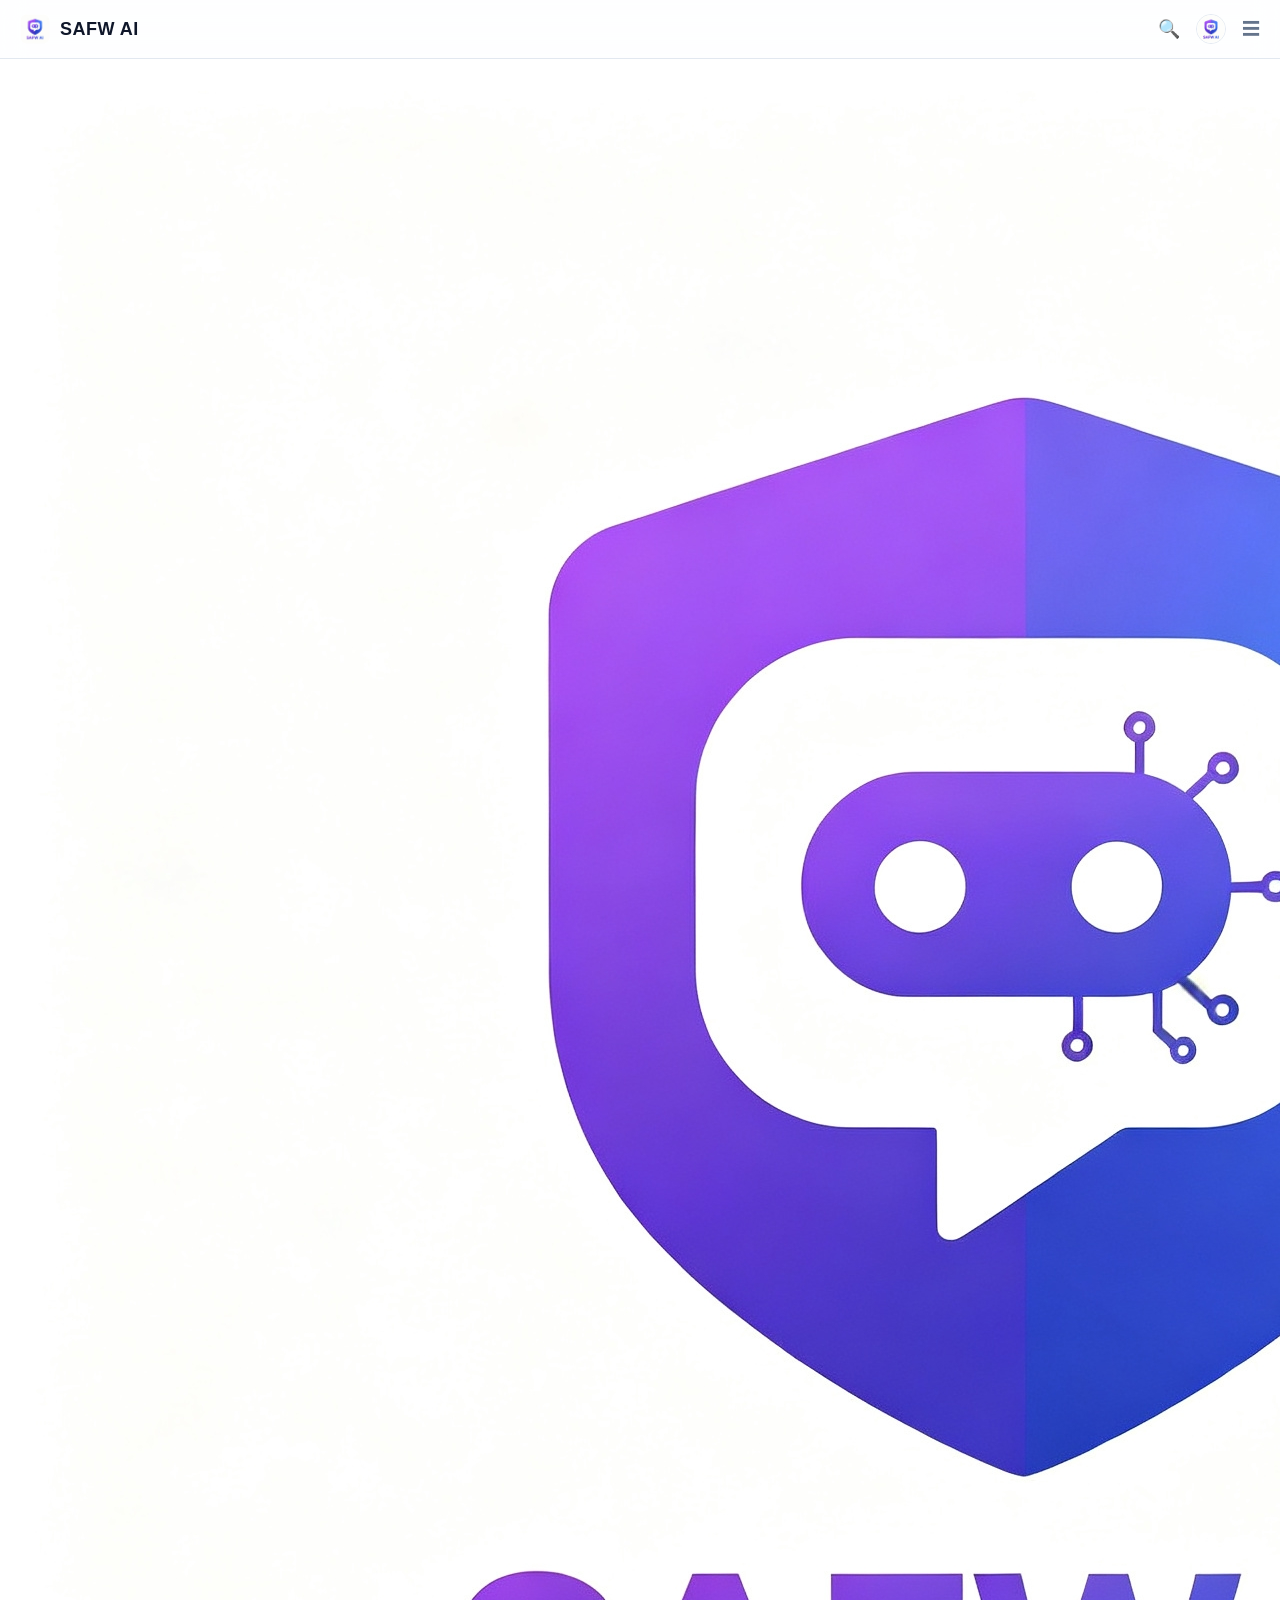
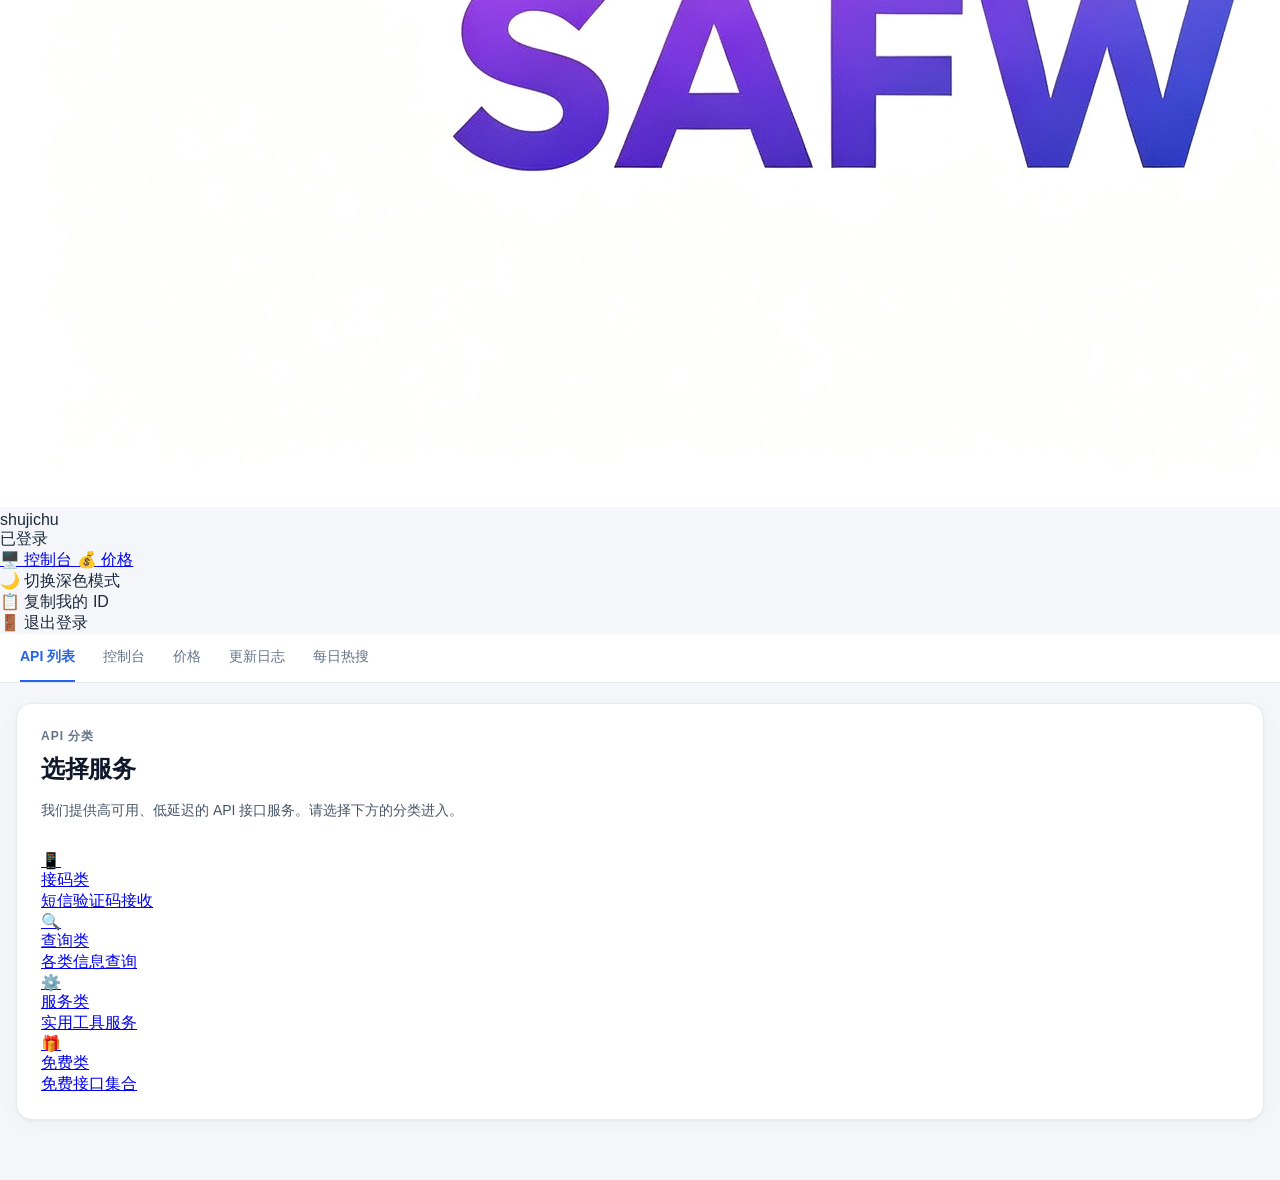
==== index.html @ a160da43 "更新 index.html" ====
<!DOCTYPE html>
<html lang="zh-CN">
<head>
    <meta charset="UTF-8">
    <meta name="viewport" content="width=device-width, initial-scale=1.0">
    <title>SAFW AI - API 平台</title>
    <link rel="stylesheet" href="style.css">
</head>
<body>
    <nav class="navbar">
        <div class="nav-left">
            <img src="logo.jpg" alt="Logo" class="nav-logo">
            <span class="nav-title">SAFW AI</span>
        </div>
        <div class="nav-right">
            <span class="icon">🔍</span>
            <!-- 点击头像触发下拉菜单 -->
            <img src="logo.jpg" alt="Avatar" class="avatar" onclick="toggleProfileMenu(event)">
            <span class="icon">☰</span>
        </div>
    </nav>

    <!-- 个人中心下拉菜单（毛玻璃质感） -->
    <div class="profile-menu" id="profileMenu">
        <div class="profile-header">
            <img src="logo.jpg" alt="Avatar" class="profile-avatar">
            <div>
                <div class="profile-name">shujichu</div>
                <div class="profile-status">已登录</div>
            </div>
        </div>
        <a href="dashboard.html" class="profile-item">
            <span>🖥️</span> 控制台
        </a>
        <a href="pricing.html" class="profile-item">
            <span>💰</span> 价格
        </a>
        <div class="profile-item" onclick="toggleDarkMode()">
            <span>🌙</span> 切换深色模式
        </div>
        <div class="profile-item" onclick="alert('你的ID: 10001')">
            <span>📋</span> 复制我的 ID
        </div>
        <div class="profile-divider"></div>
        <div class="profile-item logout" onclick="alert('需接入后端才能真退出')">
            <span>🚪</span> 退出登录
        </div>
    </div>

    <div class="tabs">
        <a href="index.html" class="tab active" style="text-decoration:none;">API 列表</a>
        <a href="dashboard.html" class="tab" style="text-decoration:none;">控制台</a>
        <a href="pricing.html" class="tab" style="text-decoration:none;">价格</a>
        <span class="tab">更新日志</span>
        <span class="tab">每日热搜</span>
    </div>

    <main class="container">
        <div class="card">
            <div class="card-label">API 分类</div>
            <h1 class="card-title">选择服务</h1>
            <p class="card-desc">我们提供高可用、低延迟的 API 接口服务。请选择下方的分类进入。</p>
            
            <div class="category-grid">
                <a href="category.html?type=sms" class="category-item">
                    <div class="category-icon">📱</div>
                    <div class="category-name">接码类</div>
                    <div class="category-desc">短信验证码接收</div>
                </a>
                <a href="category.html?type=query" class="category-item">
                    <div class="category-icon">🔍</div>
                    <div class="category-name">查询类</div>
                    <div class="category-desc">各类信息查询</div>
                </a>
                <a href="category.html?type=service" class="category-item">
                    <div class="category-icon">⚙️</div>
                    <div class="category-name">服务类</div>
                    <div class="category-desc">实用工具服务</div>
                </a>
                <a href="category.html?type=free" class="category-item">
                    <div class="category-icon">🎁</div>
                    <div class="category-name">免费类</div>
                    <div class="category-desc">免费接口集合</div>
                </a>
            </div>
        </div>
    </main>

    <script>
        // 控制个人中心菜单的弹出/隐藏
        function toggleProfileMenu(event) {
            event.stopPropagation();
            const menu = document.getElementById('profileMenu');
            menu.classList.toggle('show');
        }

        // 点击页面其他地方关闭菜单
        document.addEventListener('click', function() {
            const menu = document.getElementById('profileMenu');
            if (menu.classList.contains('show')) {
                menu.classList.remove('show');
            }
        });

        // 深色模式切换（基础版，后续可以扩展保存到本地）
        function toggleDarkMode() {
            document.body.classList.toggle('dark-mode');
        }
    </script>
</body>
</html>
---- style.css ----
/* 基础重置与字体 */
* {
    box-sizing: border-box;
    margin: 0;
    padding: 0;
}

body {
    font-family: -apple-system, BlinkMacSystemFont, "Segoe UI", Roboto, sans-serif;
    /* 极浅的冷灰蓝背景，衬托纯白卡片 */
    background-color: #f4f6f9;
    color: #1e293b;
    padding-bottom: 40px;
    min-height: 100vh;
}

/* 顶部导航栏：纯白毛玻璃 */
.navbar {
    display: flex;
    justify-content: space-between;
    align-items: center;
    background: rgba(255, 255, 255, 0.9);
    backdrop-filter: blur(12px);
    -webkit-backdrop-filter: blur(12px);
    padding: 14px 20px;
    position: sticky;
    top: 0;
    z-index: 100;
    border-bottom: 1px solid #e2e8f0;
}

.nav-left { display: flex; align-items: center; gap: 10px; }
.nav-logo { width: 30px; height: 30px; border-radius: 8px; }
.nav-title { font-weight: 800; font-size: 18px; color: #0f172a; letter-spacing: 0.5px; }

.nav-right { display: flex; align-items: center; gap: 16px; color: #64748b; }
.icon { font-size: 18px; cursor: pointer; }
.avatar { width: 30px; height: 30px; border-radius: 50%; border: 1px solid #e2e8f0; }

/* 标签页：简洁蓝白 */
.tabs {
    display: flex;
    background: #ffffff;
    padding: 0 20px;
    overflow-x: auto;
    white-space: nowrap;
    border-bottom: 1px solid #e2e8f0;
    gap: 28px;
}

.tab {
    padding: 14px 0;
    font-size: 14px;
    color: #64748b;
    cursor: pointer;
    font-weight: 500;
}

.tab.active {
    color: #2563eb; /* 纯正科技蓝 */
    font-weight: 700;
    border-bottom: 2px solid #2563eb;
}

/* 卡片主体：高级感核心 */
.container {
    padding: 20px 16px;
}

.card {
    background: #ffffff;
    border-radius: 16px;
    padding: 24px;
    /* 高级感来源于克制的阴影和极细的边框 */
    box-shadow: 0 4px 20px rgba(15, 23, 42, 0.03), 0 1px 3px rgba(15, 23, 42, 0.05);
    border: 1px solid rgba(226, 232, 240, 0.8);
}

.card-label { font-size: 12px; font-weight: 600; color: #64748b; margin-bottom: 8px; letter-spacing: 1px; }
.card-title { font-size: 24px; font-weight: 800; color: #0f172a; margin-bottom: 14px; letter-spacing: -0.5px; }

.card-stats {
    display: flex;
    gap: 16px;
    font-size: 12px;
    color: #64748b;
    margin-bottom: 20px;
    flex-wrap: wrap;
}

.card-stats span { display: flex; align-items: center; gap: 4px; }

.card-desc {
    font-size: 14px;
    color: #475569;
    line-height: 1.7;
    margin-bottom: 28px;
}

/* 接口请求框：清爽蓝白底，突出技术感 */
.endpoint-box {
    background: #f8fafc;
    border: 1px solid #e2e8f0;
    border-radius: 12px;
    padding: 20px;
    margin-bottom: 28px;
}

.endpoint-header { display: flex; align-items: center; gap: 8px; margin-bottom: 12px; }
.method { color: #2563eb; font-weight: 800; font-size: 14px; letter-spacing: 1px; }
.domain { background: #eff6ff; color: #2563eb; font-size: 12px; padding: 4px 10px; border-radius: 6px; font-weight: 600; }
.endpoint-path { font-family: ui-monospace, SFMono-Regular, Consolas, monospace; font-size: 14px; color: #334155; margin-bottom: 20px; word-break: break-all; }

.try-btn {
    width: 100%;
    background: #2563eb;
    color: #fff;
    border: none;
    border-radius: 10px;
    padding: 14px;
    font-size: 16px;
    font-weight: 700;
    cursor: pointer;
    transition: all 0.2s ease;
    box-shadow: 0 4px 12px rgba(37, 99, 235, 0.2);
}

.try-btn:active { background: #1d4ed8; transform: scale(0.98); }

/* 功能概述 */
.section-title { font-size: 16px; font-weight: 800; margin-bottom: 16px; color: #0f172a; }
.feature-list { list-style: none; }
.feature-list li { font-size: 14px; color: #475569; line-height: 1.8; margin-bottom: 10px; display: flex; gap: 8px; }
.feature-list li::before { content: "●"; color: #2563eb; font-size: 10px; margin-top: 7px; }
.feature-list li strong { color: #0f172a; }/* 文档页专用样式 */
.section-title {
    font-size: 16px;
    font-weight: 800;
    margin-bottom: 12px;
    color: #0f172a;
}

/* 参数表格 */
.table-wrap {
    overflow-x: auto;
    margin-bottom: 8px;
    border: 1px solid #e2e8f0;
    border-radius: 12px;
}

.param-table {
    width: 100%;
    border-collapse: collapse;
    font-size: 13px;
    min-width: 100%;
}

.param-table th {
    background: #f8fafc;
    color: #475569;
    font-weight: 600;
    text-align: left;
    padding: 12px 16px;
    border-bottom: 1px solid #e2e8f0;
}

.param-table td {
    padding: 12px 16px;
    border-bottom: 1px solid #f1f5f9;
    color: #334155;
}

.param-table tr:last-child td {
    border-bottom: none;
}

.param-table code {
    background: #eff6ff;
    color: #2563eb;
    padding: 2px 6px;
    border-radius: 4px;
    font-size: 12px;
}

.required {
    color: #dc2626;
    font-weight: 600;
}

/* 代码示例块 */
.code-block {
    background: #1e1e2e;
    border-radius: 12px;
    padding: 16px;
    overflow-x: auto;
    border: 1px solid rgba(255,255,255,0.1);
}

.code-block pre {
    margin: 0;
    color: #e2e8f0;
    font-family: ui-monospace, SFMono-Regular, Consolas, monospace;
    font-size: 13px;
    line-height: 1.6;
    white-space: pre-wrap;
    word-break: break-all;
}
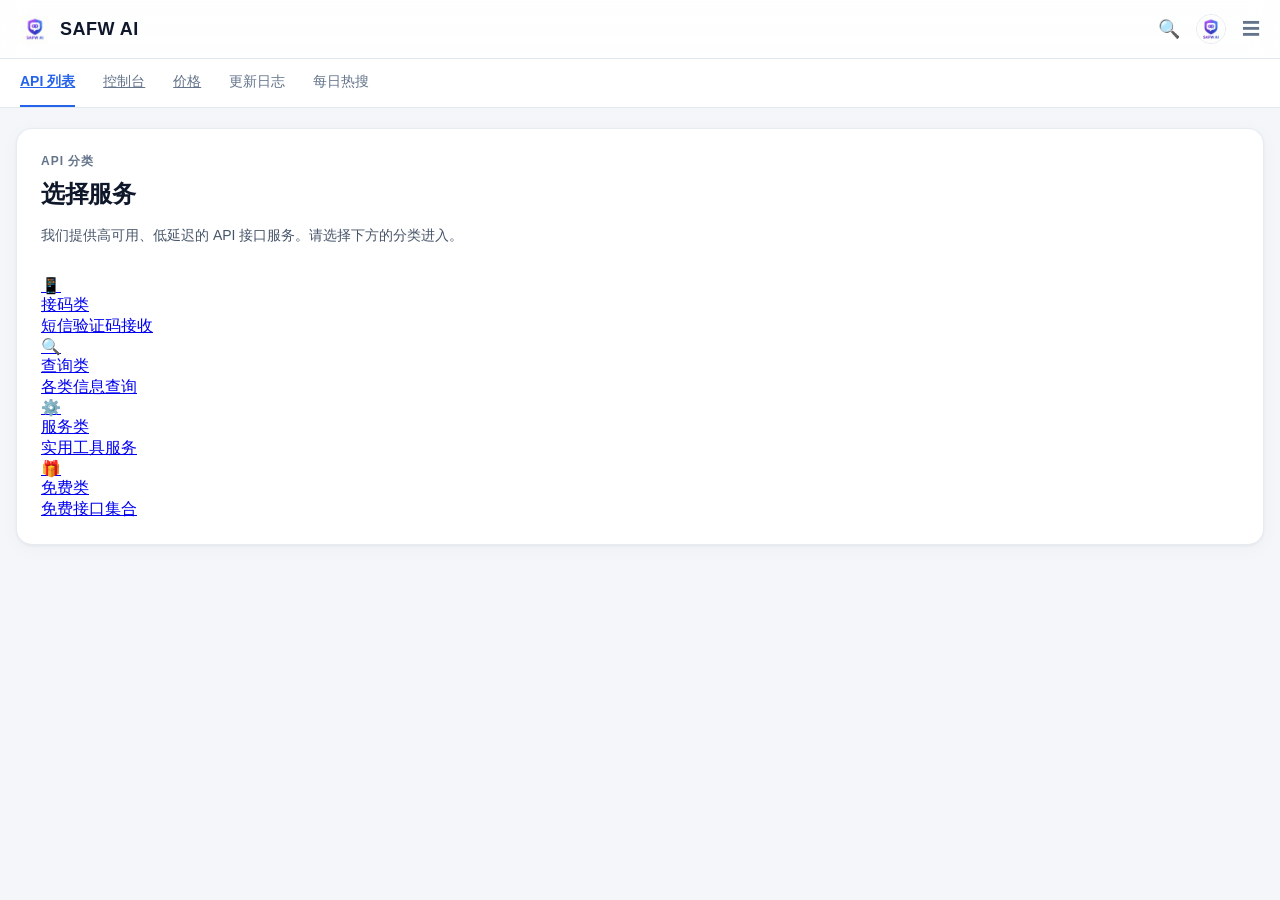
==== commit 5e12541d: "更新 index.html" ====
--- a/index.html
+++ b/index.html
@@ -14,13 +14,11 @@
         </div>
         <div class="nav-right">
             <span class="icon">🔍</span>
-            <!-- 点击头像触发下拉菜单 -->
             <img src="logo.jpg" alt="Avatar" class="avatar" onclick="toggleProfileMenu(event)">
             <span class="icon">☰</span>
         </div>
     </nav>
 
-    <!-- 个人中心下拉菜单（毛玻璃质感） -->
     <div class="profile-menu" id="profileMenu">
         <div class="profile-header">
             <img src="logo.jpg" alt="Avatar" class="profile-avatar">
@@ -29,28 +27,18 @@
                 <div class="profile-status">已登录</div>
             </div>
         </div>
-        <a href="dashboard.html" class="profile-item">
-            <span>🖥️</span> 控制台
-        </a>
-        <a href="pricing.html" class="profile-item">
-            <span>💰</span> 价格
-        </a>
-        <div class="profile-item" onclick="toggleDarkMode()">
-            <span>🌙</span> 切换深色模式
-        </div>
-        <div class="profile-item" onclick="alert('你的ID: 10001')">
-            <span>📋</span> 复制我的 ID
-        </div>
+        <a href="dashboard.html" class="profile-item"><span>🖥️</span> 控制台</a>
+        <a href="pricing.html" class="profile-item"><span>💰</span> 价格</a>
+        <div class="profile-item" onclick="toggleDarkMode()"><span>🌙</span> 切换深色模式</div>
+        <div class="profile-item" onclick="copyMyId()"><span>📋</span> 复制我的 ID</div>
         <div class="profile-divider"></div>
-        <div class="profile-item logout" onclick="alert('需接入后端才能真退出')">
-            <span>🚪</span> 退出登录
-        </div>
+        <div class="profile-item logout" onclick="logout()"><span>🚪</span> 退出登录</div>
     </div>
 
     <div class="tabs">
-        <a href="index.html" class="tab active" style="text-decoration:none;">API 列表</a>
-        <a href="dashboard.html" class="tab" style="text-decoration:none;">控制台</a>
-        <a href="pricing.html" class="tab" style="text-decoration:none;">价格</a>
+        <a href="index.html" class="tab active">API 列表</a>
+        <a href="dashboard.html" class="tab">控制台</a>
+        <a href="pricing.html" class="tab">价格</a>
         <span class="tab">更新日志</span>
         <span class="tab">每日热搜</span>
     </div>
@@ -60,7 +48,6 @@
             <div class="card-label">API 分类</div>
             <h1 class="card-title">选择服务</h1>
             <p class="card-desc">我们提供高可用、低延迟的 API 接口服务。请选择下方的分类进入。</p>
-            
             <div class="category-grid">
                 <a href="category.html?type=sms" class="category-item">
                     <div class="category-icon">📱</div>
@@ -86,26 +73,6 @@
         </div>
     </main>
 
-    <script>
-        // 控制个人中心菜单的弹出/隐藏
-        function toggleProfileMenu(event) {
-            event.stopPropagation();
-            const menu = document.getElementById('profileMenu');
-            menu.classList.toggle('show');
-        }
-
-        // 点击页面其他地方关闭菜单
-        document.addEventListener('click', function() {
-            const menu = document.getElementById('profileMenu');
-            if (menu.classList.contains('show')) {
-                menu.classList.remove('show');
-            }
-        });
-
-        // 深色模式切换（基础版，后续可以扩展保存到本地）
-        function toggleDarkMode() {
-            document.body.classList.toggle('dark-mode');
-        }
-    </script>
+    <script src="script.js"></script>
 </body>
 </html>
--- a/style.css
+++ b/style.css
@@ -204,4 +204,325 @@
     line-height: 1.6;
     white-space: pre-wrap;
     word-break: break-all;
+}/* ================= 个人中心下拉菜单 ================= */
+.profile-menu {
+    position: fixed;
+    top: 70px;
+    right: 16px;
+    width: 220px;
+    background: rgba(255, 255, 255, 0.95);
+    backdrop-filter: blur(16px);
+    -webkit-backdrop-filter: blur(16px);
+    border-radius: 16px;
+    box-shadow: 0 10px 40px rgba(0, 0, 0, 0.12), 0 2px 8px rgba(0, 0, 0, 0.06);
+    border: 1px solid rgba(255, 255, 255, 0.8);
+    padding: 8px 0;
+    z-index: 1000;
+    /* 默认隐藏，带出场动画 */
+    opacity: 0;
+    visibility: hidden;
+    transform: translateY(-10px);
+    transition: all 0.25s cubic-bezier(0.16, 1, 0.3, 1);
+}
+
+.profile-menu.show {
+    opacity: 1;
+    visibility: visible;
+    transform: translateY(0);
+}
+
+.profile-header {
+    display: flex;
+    align-items: center;
+    gap: 12px;
+    padding: 12px 16px;
+    border-bottom: 1px solid #f1f5f9;
+    margin-bottom: 6px;
+}
+
+.profile-avatar {
+    width: 36px;
+    height: 36px;
+    border-radius: 50%;
+    border: 1px solid #e2e8f0;
+}
+
+.profile-name { font-weight: 700; font-size: 15px; color: #0f172a; }
+.profile-status { font-size: 12px; color: #64748b; }
+
+.profile-item {
+    display: flex;
+    align-items: center;
+    gap: 12px;
+    padding: 12px 16px;
+    font-size: 14px;
+    color: #334155;
+    cursor: pointer;
+    transition: background 0.2s;
+    text-decoration: none;
+}
+
+.profile-item:active {
+    background: #f8fafc;
+}
+
+.profile-item.logout {
+    color: #dc2626;
+}
+
+.profile-divider {
+    height: 1px;
+    background: #f1f5f9;
+    margin: 6px 0;
+}
+
+/* ================= 深色模式 ================= */
+body.dark-mode {
+    background-color: #0f172a;
+    color: #e2e8f0;
+}
+body.dark-mode .navbar,
+body.dark-mode .tabs,
+body.dark-mode .card,
+body.dark-mode .category-item,
+body.dark-mode .profile-menu,
+body.dark-mode .endpoint-box,
+body.dark-mode .table-wrap,
+body.dark-mode .pricing-item {
+    background: #1e293b;
+    border-color: #334155;
+    color: #e2e8f0;
+}
+body.dark-mode .nav-title,
+body.dark-mode .card-title,
+body.dark-mode .category-name,
+body.dark-mode .api-item-name,
+body.dark-mode .section-title,
+body.dark-mode .profile-name {
+    color: #f8fafc;
+}
+body.dark-mode .card-desc,
+body.dark-mode .category-desc,
+body.dark-mode .api-item-desc,
+body.dark-mode .profile-item,
+body.dark-mode .profile-status {
+    color: #94a3b8;
+}
+body.dark-mode .card-label {
+    color: #64748b;
+}
+body.dark-mode .tabs .tab {
+    color: #94a3b8;
+}
+body.dark-mode .tabs .tab.active {
+    color: #60a5fa;
+    border-bottom-color: #60a5fa;
+}
+body.dark-mode .category-item:active {
+    background: #334155;
+    border-color: #60a5fa;
+}
+body.dark-mode .param-table th {
+    background: #1e293b;
+    color: #94a3b8;
+    border-bottom-color: #334155;
+}
+body.dark-mode .param-table td {
+    color: #cbd5e1;
+    border-bottom-color: #334155;
+}
+body.dark-mode .param-table code {
+    background: #0f172a;
+    color: #60a5fa;
+}
+body.dark-mode .profile-item:active {
+    background: #334155;
+}
+
+/* ================= 价格页专属 ================= */
+.pricing-grid {
+    display: flex;
+    flex-direction: column;
+    gap: 16px;
+    margin-top: 16px;
+}
+.pricing-item {
+    background: #f8fafc;
+    border: 1px solid #e2e8f0;
+    border-radius: 16px;
+    padding: 24px;
+    position: relative;
+}
+.pricing-item.featured {
+    border: 2px solid #2563eb;
+    background: #eff6ff;
+}
+.pricing-badge {
+    position: absolute;
+    top: -10px;
+    right: 20px;
+    background: #2563eb;
+    color: #fff;
+    font-size: 11px;
+    font-weight: 700;
+    padding: 3px 10px;
+    border-radius: 10px;
+}
+.pricing-name { font-weight: 800; font-size: 16px; color: #0f172a; margin-bottom: 8px; }
+.pricing-price { font-size: 28px; font-weight: 900; color: #2563eb; margin-bottom: 16px; }
+.pricing-unit { font-size: 14px; color: #64748b; font-weight: 500; }
+.pricing-features { list-style: none; padding: 0; margin: 0; }
+.pricing-features li { font-size: 13px; color: #475569; padding: 6px 0; border-bottom: 1px solid #e2e8f0; }
+.pricing-features li:last-child { border-bottom: none; }
+
+/* ================= 控制台专属 ================= */
+.dashboard-stats {
+    display: grid;
+    grid-template-columns: 1fr 1fr;
+    gap: 12px;
+    margin-top: 16px;
+}
+.stat-box {
+    background: #f8fafc;
+    border: 1px solid #e2e8f0;
+    border-radius: 12px;
+    padding: 20px;
+    display: flex;
+    flex-direction: column;
+    justify-content: center;
+}
+.stat-label { font-size: 12px; color: #64748b; margin-bottom: 6px; font-weight: 600; }
+.stat-value { font-size: 24px; font-weight: 800; color: #0f172a; }
+.stat-link { font-size: 12px; color: #2563eb; text-decoration: none; margin-top: 8px; font-weight: 600; }/* ==================== 交互反馈增强 ==================== */
+
+/* 按钮基础过渡 */
+.try-btn, .category-item, .profile-item, .tab {
+    transition: all 0.2s cubic-bezier(0.16, 1, 0.3, 1);
+}
+
+/* Toast 弹窗 */
+.toast {
+    position: fixed;
+    top: 20px;
+    left: 50%;
+    transform: translateX(-50%) translateY(-20px);
+    background: rgba(15, 23, 42, 0.95);
+    backdrop-filter: blur(12px);
+    -webkit-backdrop-filter: blur(12px);
+    color: #fff;
+    padding: 12px 20px;
+    border-radius: 12px;
+    font-size: 14px;
+    font-weight: 500;
+    box-shadow: 0 10px 30px rgba(0, 0, 0, 0.2);
+    z-index: 9999;
+    opacity: 0;
+    visibility: hidden;
+    transition: all 0.3s cubic-bezier(0.16, 1, 0.3, 1);
+    display: flex;
+    align-items: center;
+    gap: 8px;
+    white-space: nowrap;
+    max-width: 90vw;
+}
+
+.toast.show {
+    opacity: 1;
+    visibility: visible;
+    transform: translateX(-50%) translateY(0);
+}
+
+.toast-success { background: rgba(5, 150, 105, 0.95); }
+.toast-error { background: rgba(220, 38, 38, 0.95); }
+.toast-info { background: rgba(15, 23, 42, 0.95); }
+
+/* 分类卡片点击反馈 */
+.category-item:active {
+    transform: scale(0.96);
+    background: #eff6ff;
+    border-color: #2563eb;
+}
+
+/* 深色模式下的 Toast */
+body.dark-mode .toast {
+    background: rgba(248, 250, 252, 0.95);
+    color: #0f172a;
+}
+body.dark-mode .toast-success { background: rgba(16, 185, 129, 0.95); color: #fff; }
+body.dark-mode .toast-error { background: rgba(239, 68, 68, 0.95); color: #fff; }
+
+/* ==================== 试一试 弹窗 ==================== */
+.test-dialog-overlay {
+    position: fixed;
+    top: 0; left: 0; right: 0; bottom: 0;
+    background: rgba(15, 23, 42, 0.5);
+    backdrop-filter: blur(4px);
+    -webkit-backdrop-filter: blur(4px);
+    z-index: 9998;
+    display: flex;
+    align-items: flex-end;
+    justify-content: center;
+    opacity: 0;
+    transition: opacity 0.3s ease;
+}
+.test-dialog-overlay.show { opacity: 1; }
+
+.test-dialog {
+    background: #fff;
+    width: 100%;
+    max-width: 500px;
+    border-radius: 24px 24px 0 0;
+    padding: 24px;
+    transform: translateY(100%);
+    transition: transform 0.4s cubic-bezier(0.16, 1, 0.3, 1);
+    max-height: 90vh;
+    overflow-y: auto;
+    box-shadow: 0 -10px 40px rgba(0,0,0,0.15);
+}
+.test-dialog-overlay.show .test-dialog { transform: translateY(0); }
+
+.test-dialog-header {
+    display: flex;
+    justify-content: space-between;
+    align-items: center;
+    font-weight: 800;
+    font-size: 16px;
+    color: #0f172a;
+    margin-bottom: 20px;
+}
+.test-close { cursor: pointer; font-size: 18px; color: #94a3b8; padding: 4px 8px; }
+
+.test-input-group { margin-bottom: 16px; }
+.test-input-group label, .test-result label {
+    display: block;
+    font-size: 13px;
+    font-weight: 700;
+    color: #475569;
+    margin-bottom: 8px;
+}
+.test-input-group textarea {
+    width: 100%;
+    min-height: 120px;
+    border: 1px solid #e2e8f0;
+    border-radius: 12px;
+    padding: 12px;
+    font-family: ui-monospace, SFMono-Regular, Consolas, monospace;
+    font-size: 13px;
+    color: #334155;
+    background: #f8fafc;
+    resize: vertical;
+    outline: none;
+}
+.test-input-group textarea:focus { border-color: #2563eb; }
+
+.test-result { margin-top: 20px; }
+.test-result pre {
+    background: #1e1e2e;
+    color: #e2e8f0;
+    border-radius: 12px;
+    padding: 16px;
+    font-size: 13px;
+    white-space: pre-wrap;
+    word-break: break-all;
+    line-height: 1.6;
 }
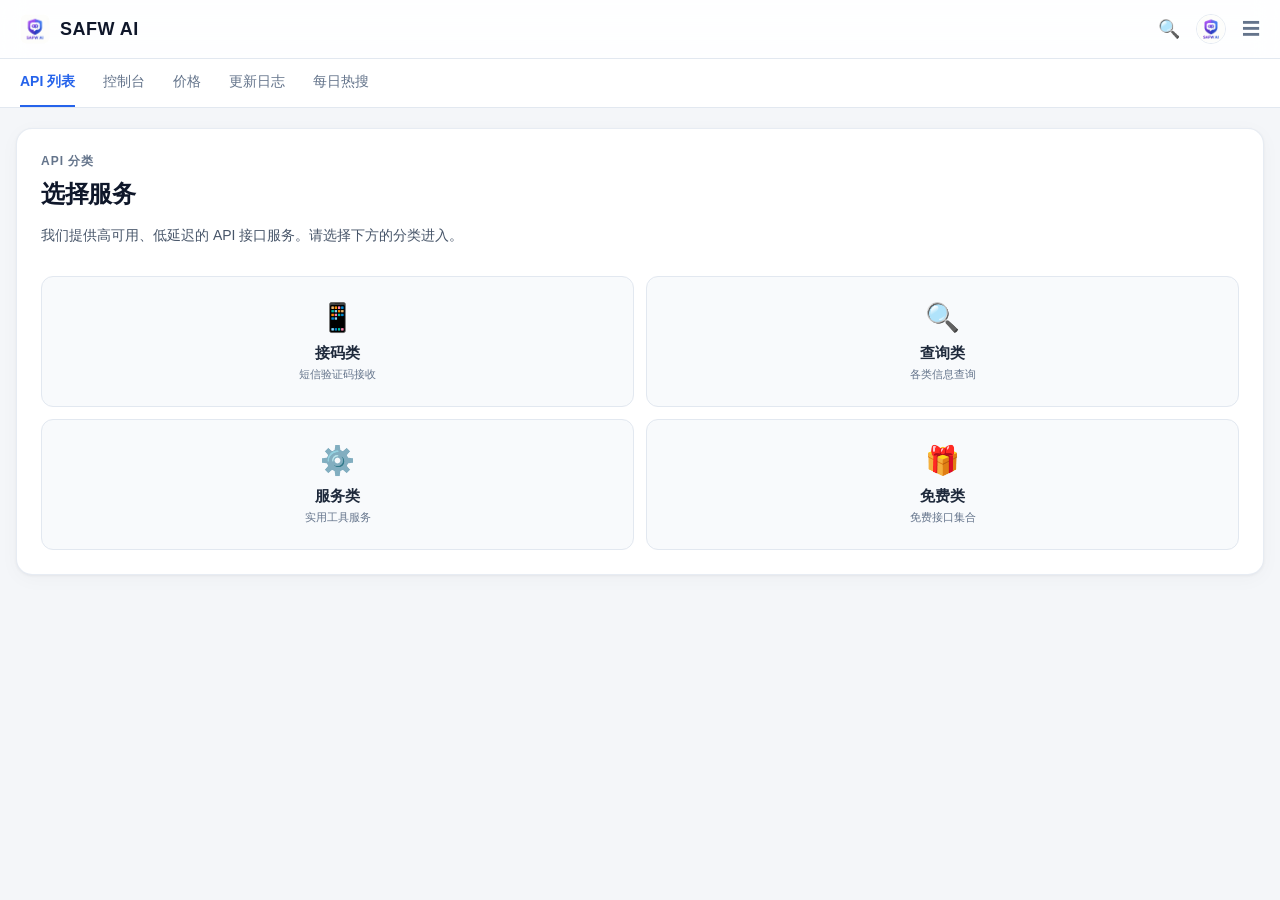
==== commit 1d9c832a: "更新 index.html" ====
--- a/index.html
+++ b/index.html
@@ -39,8 +39,8 @@
         <a href="index.html" class="tab active">API 列表</a>
         <a href="dashboard.html" class="tab">控制台</a>
         <a href="pricing.html" class="tab">价格</a>
-        <span class="tab">更新日志</span>
-        <span class="tab">每日热搜</span>
+        <a href="log.html" class="tab">更新日志</a>
+        <a href="hot.html" class="tab">每日热搜</a>
     </div>
 
     <main class="container">
--- a/style.css
+++ b/style.css
@@ -1,528 +1,109 @@
-/* 基础重置与字体 */
-* {
-    box-sizing: border-box;
-    margin: 0;
-    padding: 0;
-}
-
-body {
-    font-family: -apple-system, BlinkMacSystemFont, "Segoe UI", Roboto, sans-serif;
-    /* 极浅的冷灰蓝背景，衬托纯白卡片 */
-    background-color: #f4f6f9;
-    color: #1e293b;
-    padding-bottom: 40px;
-    min-height: 100vh;
-}
-
-/* 顶部导航栏：纯白毛玻璃 */
-.navbar {
-    display: flex;
-    justify-content: space-between;
-    align-items: center;
-    background: rgba(255, 255, 255, 0.9);
-    backdrop-filter: blur(12px);
-    -webkit-backdrop-filter: blur(12px);
-    padding: 14px 20px;
-    position: sticky;
-    top: 0;
-    z-index: 100;
-    border-bottom: 1px solid #e2e8f0;
-}
-
+* { box-sizing: border-box; margin: 0; padding: 0; }
+body { font-family: -apple-system, BlinkMacSystemFont, "Segoe UI", Roboto, sans-serif; background-color: #f4f6f9; color: #1e293b; padding-bottom: 40px; min-height: 100vh; }
+.navbar { display: flex; justify-content: space-between; align-items: center; background: rgba(255, 255, 255, 0.9); backdrop-filter: blur(12px); -webkit-backdrop-filter: blur(12px); padding: 14px 20px; position: sticky; top: 0; z-index: 100; border-bottom: 1px solid #e2e8f0; }
 .nav-left { display: flex; align-items: center; gap: 10px; }
 .nav-logo { width: 30px; height: 30px; border-radius: 8px; }
 .nav-title { font-weight: 800; font-size: 18px; color: #0f172a; letter-spacing: 0.5px; }
-
 .nav-right { display: flex; align-items: center; gap: 16px; color: #64748b; }
 .icon { font-size: 18px; cursor: pointer; }
 .avatar { width: 30px; height: 30px; border-radius: 50%; border: 1px solid #e2e8f0; }
-
-/* 标签页：简洁蓝白 */
-.tabs {
-    display: flex;
-    background: #ffffff;
-    padding: 0 20px;
-    overflow-x: auto;
-    white-space: nowrap;
-    border-bottom: 1px solid #e2e8f0;
-    gap: 28px;
-}
-
-.tab {
-    padding: 14px 0;
-    font-size: 14px;
-    color: #64748b;
-    cursor: pointer;
-    font-weight: 500;
-}
-
-.tab.active {
-    color: #2563eb; /* 纯正科技蓝 */
-    font-weight: 700;
-    border-bottom: 2px solid #2563eb;
-}
-
-/* 卡片主体：高级感核心 */
-.container {
-    padding: 20px 16px;
-}
-
-.card {
-    background: #ffffff;
-    border-radius: 16px;
-    padding: 24px;
-    /* 高级感来源于克制的阴影和极细的边框 */
-    box-shadow: 0 4px 20px rgba(15, 23, 42, 0.03), 0 1px 3px rgba(15, 23, 42, 0.05);
-    border: 1px solid rgba(226, 232, 240, 0.8);
-}
-
+.tabs { display: flex; background: #ffffff; padding: 0 20px; overflow-x: auto; white-space: nowrap; border-bottom: 1px solid #e2e8f0; gap: 28px; }
+.tab { padding: 14px 0; font-size: 14px; color: #64748b; cursor: pointer; font-weight: 500; text-decoration: none; }
+.tab.active { color: #2563eb; font-weight: 700; border-bottom: 2px solid #2563eb; }
+.container { padding: 20px 16px; }
+.card { background: #ffffff; border-radius: 16px; padding: 24px; box-shadow: 0 4px 20px rgba(15, 23, 42, 0.03), 0 1px 3px rgba(15, 23, 42, 0.05); border: 1px solid rgba(226, 232, 240, 0.8); }
 .card-label { font-size: 12px; font-weight: 600; color: #64748b; margin-bottom: 8px; letter-spacing: 1px; }
 .card-title { font-size: 24px; font-weight: 800; color: #0f172a; margin-bottom: 14px; letter-spacing: -0.5px; }
-
-.card-stats {
-    display: flex;
-    gap: 16px;
-    font-size: 12px;
-    color: #64748b;
-    margin-bottom: 20px;
-    flex-wrap: wrap;
-}
-
-.card-stats span { display: flex; align-items: center; gap: 4px; }
-
-.card-desc {
-    font-size: 14px;
-    color: #475569;
-    line-height: 1.7;
-    margin-bottom: 28px;
-}
-
-/* 接口请求框：清爽蓝白底，突出技术感 */
-.endpoint-box {
-    background: #f8fafc;
-    border: 1px solid #e2e8f0;
-    border-radius: 12px;
-    padding: 20px;
-    margin-bottom: 28px;
-}
-
+.card-desc { font-size: 14px; color: #475569; line-height: 1.7; margin-bottom: 28px; }
+.endpoint-box { background: #f8fafc; border: 1px solid #e2e8f0; border-radius: 12px; padding: 20px; margin-bottom: 28px; }
 .endpoint-header { display: flex; align-items: center; gap: 8px; margin-bottom: 12px; }
 .method { color: #2563eb; font-weight: 800; font-size: 14px; letter-spacing: 1px; }
 .domain { background: #eff6ff; color: #2563eb; font-size: 12px; padding: 4px 10px; border-radius: 6px; font-weight: 600; }
 .endpoint-path { font-family: ui-monospace, SFMono-Regular, Consolas, monospace; font-size: 14px; color: #334155; margin-bottom: 20px; word-break: break-all; }
-
-.try-btn {
-    width: 100%;
-    background: #2563eb;
-    color: #fff;
-    border: none;
-    border-radius: 10px;
-    padding: 14px;
-    font-size: 16px;
-    font-weight: 700;
-    cursor: pointer;
-    transition: all 0.2s ease;
-    box-shadow: 0 4px 12px rgba(37, 99, 235, 0.2);
-}
-
+.try-btn { width: 100%; background: #2563eb; color: #fff; border: none; border-radius: 10px; padding: 14px; font-size: 16px; font-weight: 700; cursor: pointer; transition: all 0.2s ease; box-shadow: 0 4px 12px rgba(37, 99, 235, 0.2); }
 .try-btn:active { background: #1d4ed8; transform: scale(0.98); }
-
-/* 功能概述 */
-.section-title { font-size: 16px; font-weight: 800; margin-bottom: 16px; color: #0f172a; }
+.section-title { font-size: 16px; font-weight: 800; margin-bottom: 12px; color: #0f172a; }
 .feature-list { list-style: none; }
 .feature-list li { font-size: 14px; color: #475569; line-height: 1.8; margin-bottom: 10px; display: flex; gap: 8px; }
 .feature-list li::before { content: "●"; color: #2563eb; font-size: 10px; margin-top: 7px; }
-.feature-list li strong { color: #0f172a; }/* 文档页专用样式 */
-.section-title {
-    font-size: 16px;
-    font-weight: 800;
-    margin-bottom: 12px;
-    color: #0f172a;
-}
-
-/* 参数表格 */
-.table-wrap {
-    overflow-x: auto;
-    margin-bottom: 8px;
-    border: 1px solid #e2e8f0;
-    border-radius: 12px;
-}
-
-.param-table {
-    width: 100%;
-    border-collapse: collapse;
-    font-size: 13px;
-    min-width: 100%;
-}
-
-.param-table th {
-    background: #f8fafc;
-    color: #475569;
-    font-weight: 600;
-    text-align: left;
-    padding: 12px 16px;
-    border-bottom: 1px solid #e2e8f0;
-}
-
-.param-table td {
-    padding: 12px 16px;
-    border-bottom: 1px solid #f1f5f9;
-    color: #334155;
-}
-
-.param-table tr:last-child td {
-    border-bottom: none;
-}
-
-.param-table code {
-    background: #eff6ff;
-    color: #2563eb;
-    padding: 2px 6px;
-    border-radius: 4px;
-    font-size: 12px;
-}
-
-.required {
-    color: #dc2626;
-    font-weight: 600;
-}
-
-/* 代码示例块 */
-.code-block {
-    background: #1e1e2e;
-    border-radius: 12px;
-    padding: 16px;
-    overflow-x: auto;
-    border: 1px solid rgba(255,255,255,0.1);
-}
-
-.code-block pre {
-    margin: 0;
-    color: #e2e8f0;
-    font-family: ui-monospace, SFMono-Regular, Consolas, monospace;
-    font-size: 13px;
-    line-height: 1.6;
-    white-space: pre-wrap;
-    word-break: break-all;
-}/* ================= 个人中心下拉菜单 ================= */
-.profile-menu {
-    position: fixed;
-    top: 70px;
-    right: 16px;
-    width: 220px;
-    background: rgba(255, 255, 255, 0.95);
-    backdrop-filter: blur(16px);
-    -webkit-backdrop-filter: blur(16px);
-    border-radius: 16px;
-    box-shadow: 0 10px 40px rgba(0, 0, 0, 0.12), 0 2px 8px rgba(0, 0, 0, 0.06);
-    border: 1px solid rgba(255, 255, 255, 0.8);
-    padding: 8px 0;
-    z-index: 1000;
-    /* 默认隐藏，带出场动画 */
-    opacity: 0;
-    visibility: hidden;
-    transform: translateY(-10px);
-    transition: all 0.25s cubic-bezier(0.16, 1, 0.3, 1);
-}
-
-.profile-menu.show {
-    opacity: 1;
-    visibility: visible;
-    transform: translateY(0);
-}
-
-.profile-header {
-    display: flex;
-    align-items: center;
-    gap: 12px;
-    padding: 12px 16px;
-    border-bottom: 1px solid #f1f5f9;
-    margin-bottom: 6px;
-}
-
-.profile-avatar {
-    width: 36px;
-    height: 36px;
-    border-radius: 50%;
-    border: 1px solid #e2e8f0;
-}
-
+.feature-list li strong { color: #0f172a; }
+.table-wrap { overflow-x: auto; margin-bottom: 8px; border: 1px solid #e2e8f0; border-radius: 12px; }
+.param-table { width: 100%; border-collapse: collapse; font-size: 13px; min-width: 100%; }
+.param-table th { background: #f8fafc; color: #475569; font-weight: 600; text-align: left; padding: 12px 16px; border-bottom: 1px solid #e2e8f0; }
+.param-table td { padding: 12px 16px; border-bottom: 1px solid #f1f5f9; color: #334155; }
+.param-table tr:last-child td { border-bottom: none; }
+.param-table code { background: #eff6ff; color: #2563eb; padding: 2px 6px; border-radius: 4px; font-size: 12px; }
+.required { color: #dc2626; font-weight: 600; }
+.code-block { background: #1e1e2e; border-radius: 12px; padding: 16px; overflow-x: auto; border: 1px solid rgba(255,255,255,0.1); }
+.code-block pre { margin: 0; color: #e2e8f0; font-family: ui-monospace, SFMono-Regular, Consolas, monospace; font-size: 13px; line-height: 1.6; white-space: pre-wrap; word-break: break-all; }
+.profile-menu { position: fixed; top: 70px; right: 16px; width: 220px; background: rgba(255, 255, 255, 0.95); backdrop-filter: blur(16px); -webkit-backdrop-filter: blur(16px); border-radius: 16px; box-shadow: 0 10px 40px rgba(0, 0, 0, 0.12), 0 2px 8px rgba(0, 0, 0, 0.06); border: 1px solid rgba(255, 255, 255, 0.8); padding: 8px 0; z-index: 1000; opacity: 0; visibility: hidden; transform: translateY(-10px); transition: all 0.25s cubic-bezier(0.16, 1, 0.3, 1); }
+.profile-menu.show { opacity: 1; visibility: visible; transform: translateY(0); }
+.profile-header { display: flex; align-items: center; gap: 12px; padding: 12px 16px; border-bottom: 1px solid #f1f5f9; margin-bottom: 6px; }
+.profile-avatar { width: 36px; height: 36px; border-radius: 50%; border: 1px solid #e2e8f0; }
 .profile-name { font-weight: 700; font-size: 15px; color: #0f172a; }
 .profile-status { font-size: 12px; color: #64748b; }
-
-.profile-item {
-    display: flex;
-    align-items: center;
-    gap: 12px;
-    padding: 12px 16px;
-    font-size: 14px;
-    color: #334155;
-    cursor: pointer;
-    transition: background 0.2s;
-    text-decoration: none;
-}
-
-.profile-item:active {
-    background: #f8fafc;
-}
-
-.profile-item.logout {
-    color: #dc2626;
-}
-
-.profile-divider {
-    height: 1px;
-    background: #f1f5f9;
-    margin: 6px 0;
-}
-
-/* ================= 深色模式 ================= */
-body.dark-mode {
-    background-color: #0f172a;
-    color: #e2e8f0;
-}
-body.dark-mode .navbar,
-body.dark-mode .tabs,
-body.dark-mode .card,
-body.dark-mode .category-item,
-body.dark-mode .profile-menu,
-body.dark-mode .endpoint-box,
-body.dark-mode .table-wrap,
-body.dark-mode .pricing-item {
-    background: #1e293b;
-    border-color: #334155;
-    color: #e2e8f0;
-}
-body.dark-mode .nav-title,
-body.dark-mode .card-title,
-body.dark-mode .category-name,
-body.dark-mode .api-item-name,
-body.dark-mode .section-title,
-body.dark-mode .profile-name {
-    color: #f8fafc;
-}
-body.dark-mode .card-desc,
-body.dark-mode .category-desc,
-body.dark-mode .api-item-desc,
-body.dark-mode .profile-item,
-body.dark-mode .profile-status {
-    color: #94a3b8;
-}
-body.dark-mode .card-label {
-    color: #64748b;
-}
-body.dark-mode .tabs .tab {
-    color: #94a3b8;
-}
-body.dark-mode .tabs .tab.active {
-    color: #60a5fa;
-    border-bottom-color: #60a5fa;
-}
-body.dark-mode .category-item:active {
-    background: #334155;
-    border-color: #60a5fa;
-}
-body.dark-mode .param-table th {
-    background: #1e293b;
-    color: #94a3b8;
-    border-bottom-color: #334155;
-}
-body.dark-mode .param-table td {
-    color: #cbd5e1;
-    border-bottom-color: #334155;
-}
-body.dark-mode .param-table code {
-    background: #0f172a;
-    color: #60a5fa;
-}
-body.dark-mode .profile-item:active {
-    background: #334155;
-}
-
-/* ================= 价格页专属 ================= */
-.pricing-grid {
-    display: flex;
-    flex-direction: column;
-    gap: 16px;
-    margin-top: 16px;
-}
-.pricing-item {
-    background: #f8fafc;
-    border: 1px solid #e2e8f0;
-    border-radius: 16px;
-    padding: 24px;
-    position: relative;
-}
-.pricing-item.featured {
-    border: 2px solid #2563eb;
-    background: #eff6ff;
-}
-.pricing-badge {
-    position: absolute;
-    top: -10px;
-    right: 20px;
-    background: #2563eb;
-    color: #fff;
-    font-size: 11px;
-    font-weight: 700;
-    padding: 3px 10px;
-    border-radius: 10px;
-}
+.profile-item { display: flex; align-items: center; gap: 12px; padding: 12px 16px; font-size: 14px; color: #334155; cursor: pointer; transition: background 0.2s; text-decoration: none; }
+.profile-item:active { background: #f8fafc; }
+.profile-item.logout { color: #dc2626; }
+.profile-divider { height: 1px; background: #f1f5f9; margin: 6px 0; }
+.category-grid { display: grid; grid-template-columns: 1fr 1fr; gap: 12px; }
+.category-item { display: flex; flex-direction: column; align-items: center; justify-content: center; padding: 24px 12px; background: #f8fafc; border: 1px solid #e2e8f0; border-radius: 12px; text-decoration: none; color: #1e293b; transition: all 0.2s ease; }
+.category-item:active { background: #eff6ff; border-color: #2563eb; transform: scale(0.97); }
+.category-icon { font-size: 28px; margin-bottom: 10px; }
+.category-name { font-weight: 700; font-size: 15px; margin-bottom: 4px; }
+.category-desc { font-size: 11px; color: #64748b; text-align: center; }
+.api-list { margin-top: 8px; }
+.api-item { padding: 16px 0; border-bottom: 1px solid #f1f5f9; text-decoration: none; display: block; }
+.api-item:last-child { border-bottom: none; }
+.api-item-name { font-weight: 700; font-size: 15px; color: #0f172a; margin-bottom: 6px; }
+.api-item-desc { font-size: 13px; color: #64748b; margin-bottom: 8px; line-height: 1.5; }
+.api-item-path { font-family: ui-monospace, SFMono-Regular, Consolas, monospace; font-size: 12px; color: #2563eb; background: #eff6ff; display: inline-block; padding: 3px 10px; border-radius: 6px; }
+.back-link { display: block; text-align: center; margin-top: 20px; color: #2563eb; text-decoration: none; font-weight: 600; font-size: 14px; }
+.back-link:active { opacity: 0.7; }
+body.dark-mode { background-color: #0f172a; color: #e2e8f0; }
+body.dark-mode .navbar, body.dark-mode .tabs, body.dark-mode .card, body.dark-mode .category-item, body.dark-mode .profile-menu, body.dark-mode .endpoint-box, body.dark-mode .table-wrap, body.dark-mode .pricing-item { background: #1e293b; border-color: #334155; color: #e2e8f0; }
+body.dark-mode .nav-title, body.dark-mode .card-title, body.dark-mode .category-name, body.dark-mode .api-item-name, body.dark-mode .section-title, body.dark-mode .profile-name { color: #f8fafc; }
+body.dark-mode .card-desc, body.dark-mode .category-desc, body.dark-mode .api-item-desc, body.dark-mode .profile-item, body.dark-mode .profile-status { color: #94a3b8; }
+body.dark-mode .card-label { color: #64748b; }
+body.dark-mode .tabs .tab { color: #94a3b8; }
+body.dark-mode .tabs .tab.active { color: #60a5fa; border-bottom-color: #60a5fa; }
+body.dark-mode .category-item:active { background: #334155; border-color: #60a5fa; }
+body.dark-mode .param-table th { background: #1e293b; color: #94a3b8; border-bottom-color: #334155; }
+body.dark-mode .param-table td { color: #cbd5e1; border-bottom-color: #334155; }
+body.dark-mode .param-table code { background: #0f172a; color: #60a5fa; }
+body.dark-mode .profile-item:active { background: #334155; }
+.pricing-grid { display: flex; flex-direction: column; gap: 16px; margin-top: 16px; }
+.pricing-item { background: #f8fafc; border: 1px solid #e2e8f0; border-radius: 16px; padding: 24px; position: relative; }
+.pricing-item.featured { border: 2px solid #2563eb; background: #eff6ff; }
+.pricing-badge { position: absolute; top: -10px; right: 20px; background: #2563eb; color: #fff; font-size: 11px; font-weight: 700; padding: 3px 10px; border-radius: 10px; }
 .pricing-name { font-weight: 800; font-size: 16px; color: #0f172a; margin-bottom: 8px; }
 .pricing-price { font-size: 28px; font-weight: 900; color: #2563eb; margin-bottom: 16px; }
 .pricing-unit { font-size: 14px; color: #64748b; font-weight: 500; }
 .pricing-features { list-style: none; padding: 0; margin: 0; }
 .pricing-features li { font-size: 13px; color: #475569; padding: 6px 0; border-bottom: 1px solid #e2e8f0; }
 .pricing-features li:last-child { border-bottom: none; }
-
-/* ================= 控制台专属 ================= */
-.dashboard-stats {
-    display: grid;
-    grid-template-columns: 1fr 1fr;
-    gap: 12px;
-    margin-top: 16px;
-}
-.stat-box {
-    background: #f8fafc;
-    border: 1px solid #e2e8f0;
-    border-radius: 12px;
-    padding: 20px;
-    display: flex;
-    flex-direction: column;
-    justify-content: center;
-}
+.dashboard-stats { display: grid; grid-template-columns: 1fr 1fr; gap: 12px; margin-top: 16px; }
+.stat-box { background: #f8fafc; border: 1px solid #e2e8f0; border-radius: 12px; padding: 20px; display: flex; flex-direction: column; justify-content: center; }
 .stat-label { font-size: 12px; color: #64748b; margin-bottom: 6px; font-weight: 600; }
 .stat-value { font-size: 24px; font-weight: 800; color: #0f172a; }
-.stat-link { font-size: 12px; color: #2563eb; text-decoration: none; margin-top: 8px; font-weight: 600; }/* ==================== 交互反馈增强 ==================== */
-
-/* 按钮基础过渡 */
-.try-btn, .category-item, .profile-item, .tab {
-    transition: all 0.2s cubic-bezier(0.16, 1, 0.3, 1);
-}
-
-/* Toast 弹窗 */
-.toast {
-    position: fixed;
-    top: 20px;
-    left: 50%;
-    transform: translateX(-50%) translateY(-20px);
-    background: rgba(15, 23, 42, 0.95);
-    backdrop-filter: blur(12px);
-    -webkit-backdrop-filter: blur(12px);
-    color: #fff;
-    padding: 12px 20px;
-    border-radius: 12px;
-    font-size: 14px;
-    font-weight: 500;
-    box-shadow: 0 10px 30px rgba(0, 0, 0, 0.2);
-    z-index: 9999;
-    opacity: 0;
-    visibility: hidden;
-    transition: all 0.3s cubic-bezier(0.16, 1, 0.3, 1);
-    display: flex;
-    align-items: center;
-    gap: 8px;
-    white-space: nowrap;
-    max-width: 90vw;
-}
-
-.toast.show {
-    opacity: 1;
-    visibility: visible;
-    transform: translateX(-50%) translateY(0);
-}
-
+.stat-link { font-size: 12px; color: #2563eb; text-decoration: none; margin-top: 8px; font-weight: 600; }
+.toast { position: fixed; top: 20px; left: 50%; transform: translateX(-50%) translateY(-20px); background: rgba(15, 23, 42, 0.95); backdrop-filter: blur(12px); -webkit-backdrop-filter: blur(12px); color: #fff; padding: 12px 20px; border-radius: 12px; font-size: 14px; font-weight: 500; box-shadow: 0 10px 30px rgba(0, 0, 0, 0.2); z-index: 9999; opacity: 0; visibility: hidden; transition: all 0.3s cubic-bezier(0.16, 1, 0.3, 1); display: flex; align-items: center; gap: 8px; white-space: nowrap; max-width: 90vw; }
+.toast.show { opacity: 1; visibility: visible; transform: translateX(-50%) translateY(0); }
 .toast-success { background: rgba(5, 150, 105, 0.95); }
 .toast-error { background: rgba(220, 38, 38, 0.95); }
 .toast-info { background: rgba(15, 23, 42, 0.95); }
-
-/* 分类卡片点击反馈 */
-.category-item:active {
-    transform: scale(0.96);
-    background: #eff6ff;
-    border-color: #2563eb;
-}
-
-/* 深色模式下的 Toast */
-body.dark-mode .toast {
-    background: rgba(248, 250, 252, 0.95);
-    color: #0f172a;
-}
+body.dark-mode .toast { background: rgba(248, 250, 252, 0.95); color: #0f172a; }
 body.dark-mode .toast-success { background: rgba(16, 185, 129, 0.95); color: #fff; }
 body.dark-mode .toast-error { background: rgba(239, 68, 68, 0.95); color: #fff; }
-
-/* ==================== 试一试 弹窗 ==================== */
-.test-dialog-overlay {
-    position: fixed;
-    top: 0; left: 0; right: 0; bottom: 0;
-    background: rgba(15, 23, 42, 0.5);
-    backdrop-filter: blur(4px);
-    -webkit-backdrop-filter: blur(4px);
-    z-index: 9998;
-    display: flex;
-    align-items: flex-end;
-    justify-content: center;
-    opacity: 0;
-    transition: opacity 0.3s ease;
-}
+.test-dialog-overlay { position: fixed; top: 0; left: 0; right: 0; bottom: 0; background: rgba(15, 23, 42, 0.5); backdrop-filter: blur(4px); -webkit-backdrop-filter: blur(4px); z-index: 9998; display: flex; align-items: flex-end; justify-content: center; opacity: 0; transition: opacity 0.3s ease; }
 .test-dialog-overlay.show { opacity: 1; }
-
-.test-dialog {
-    background: #fff;
-    width: 100%;
-    max-width: 500px;
-    border-radius: 24px 24px 0 0;
-    padding: 24px;
-    transform: translateY(100%);
-    transition: transform 0.4s cubic-bezier(0.16, 1, 0.3, 1);
-    max-height: 90vh;
-    overflow-y: auto;
-    box-shadow: 0 -10px 40px rgba(0,0,0,0.15);
-}
+.test-dialog { background: #fff; width: 100%; max-width: 500px; border-radius: 24px 24px 0 0; padding: 24px; transform: translateY(100%); transition: transform 0.4s cubic-bezier(0.16, 1, 0.3, 1); max-height: 90vh; overflow-y: auto; box-shadow: 0 -10px 40px rgba(0,0,0,0.15); }
 .test-dialog-overlay.show .test-dialog { transform: translateY(0); }
-
-.test-dialog-header {
-    display: flex;
-    justify-content: space-between;
-    align-items: center;
-    font-weight: 800;
-    font-size: 16px;
-    color: #0f172a;
-    margin-bottom: 20px;
-}
+.test-dialog-header { display: flex; justify-content: space-between; align-items: center; font-weight: 800; font-size: 16px; color: #0f172a; margin-bottom: 20px; }
 .test-close { cursor: pointer; font-size: 18px; color: #94a3b8; padding: 4px 8px; }
-
 .test-input-group { margin-bottom: 16px; }
-.test-input-group label, .test-result label {
-    display: block;
-    font-size: 13px;
-    font-weight: 700;
-    color: #475569;
-    margin-bottom: 8px;
-}
-.test-input-group textarea {
-    width: 100%;
-    min-height: 120px;
-    border: 1px solid #e2e8f0;
-    border-radius: 12px;
-    padding: 12px;
-    font-family: ui-monospace, SFMono-Regular, Consolas, monospace;
-    font-size: 13px;
-    color: #334155;
-    background: #f8fafc;
-    resize: vertical;
-    outline: none;
-}
+.test-input-group label, .test-result label { display: block; font-size: 13px; font-weight: 700; color: #475569; margin-bottom: 8px; }
+.test-input-group textarea { width: 100%; min-height: 120px; border: 1px solid #e2e8f0; border-radius: 12px; padding: 12px; font-family: ui-monospace, SFMono-Regular, Consolas, monospace; font-size: 13px; color: #334155; background: #f8fafc; resize: vertical; outline: none; }
 .test-input-group textarea:focus { border-color: #2563eb; }
-
 .test-result { margin-top: 20px; }
-.test-result pre {
-    background: #1e1e2e;
-    color: #e2e8f0;
-    border-radius: 12px;
-    padding: 16px;
-    font-size: 13px;
-    white-space: pre-wrap;
-    word-break: break-all;
-    line-height: 1.6;
-}+.test-result pre { background: #1e1e2e; color: #e2e8f0; border-radius: 12px; padding: 16px; font-size: 13px; white-space: pre-wrap; word-break: break-all; line-height: 1.6; }
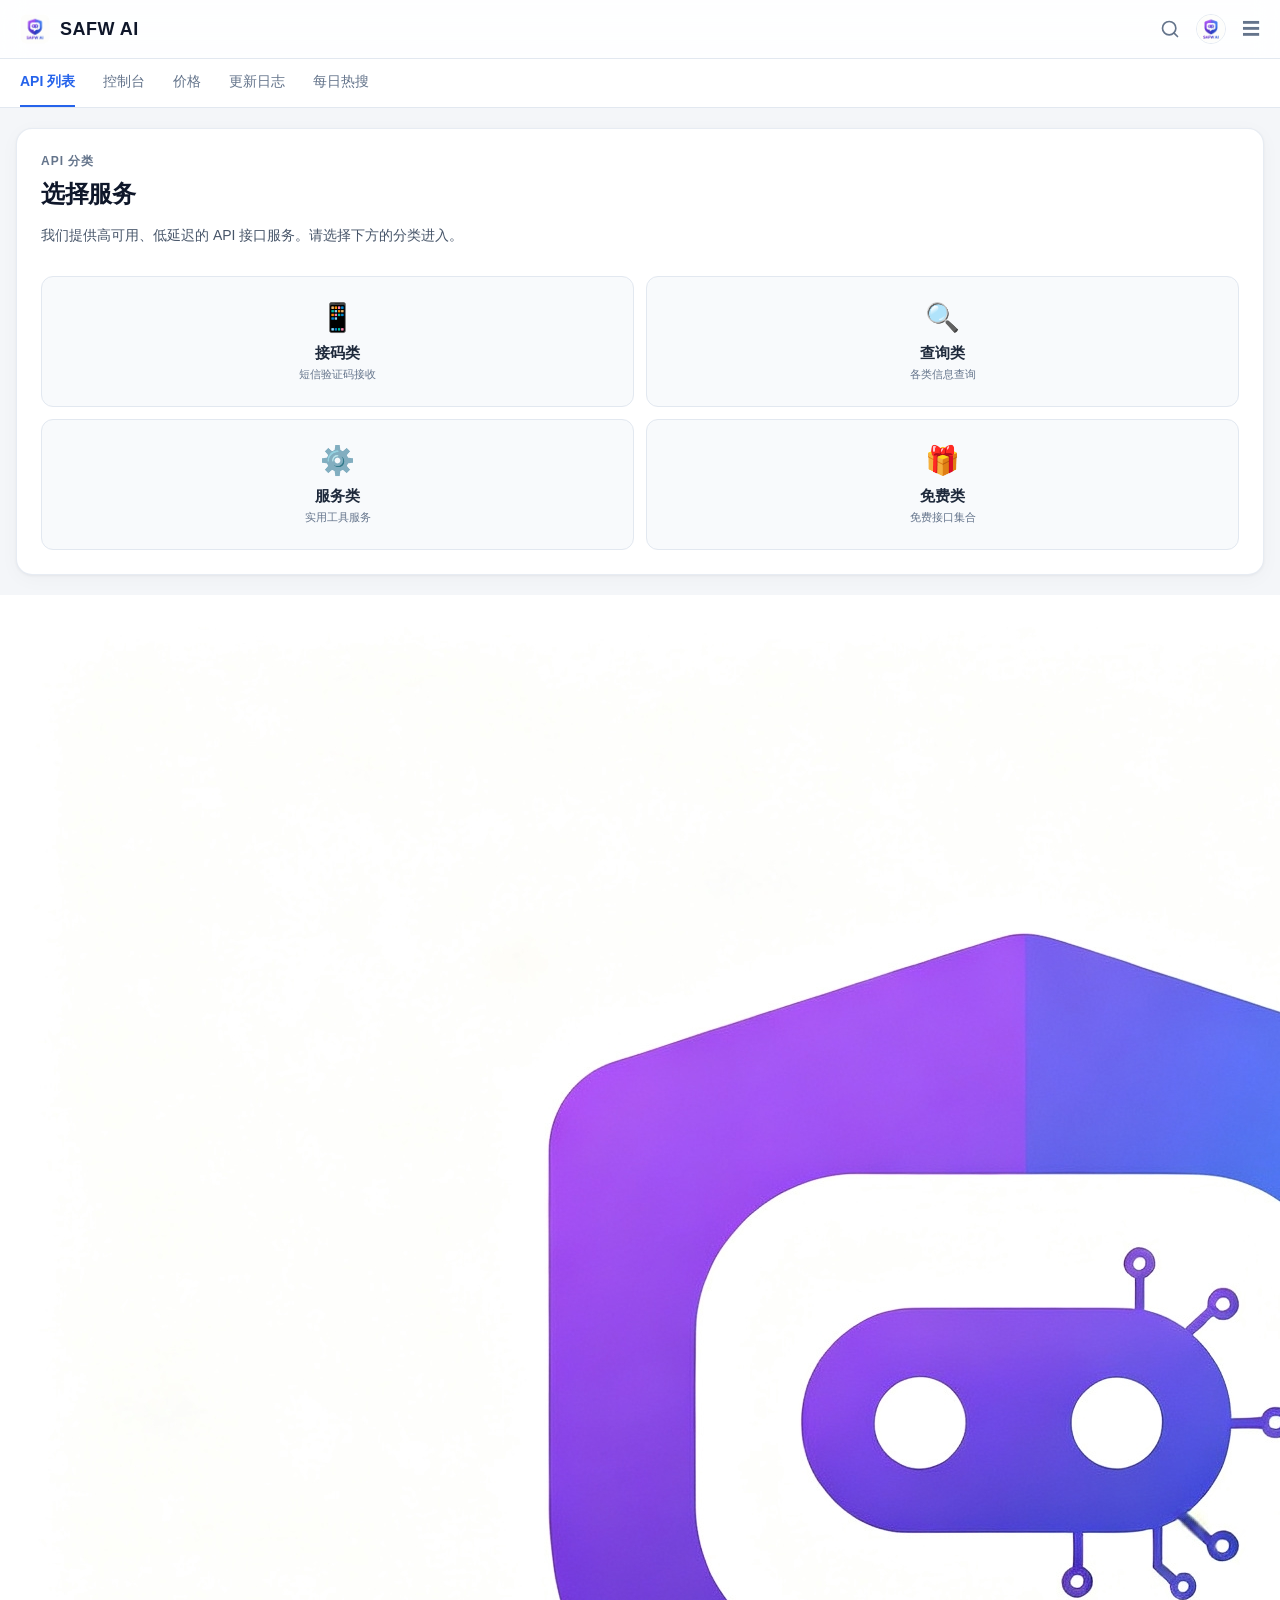
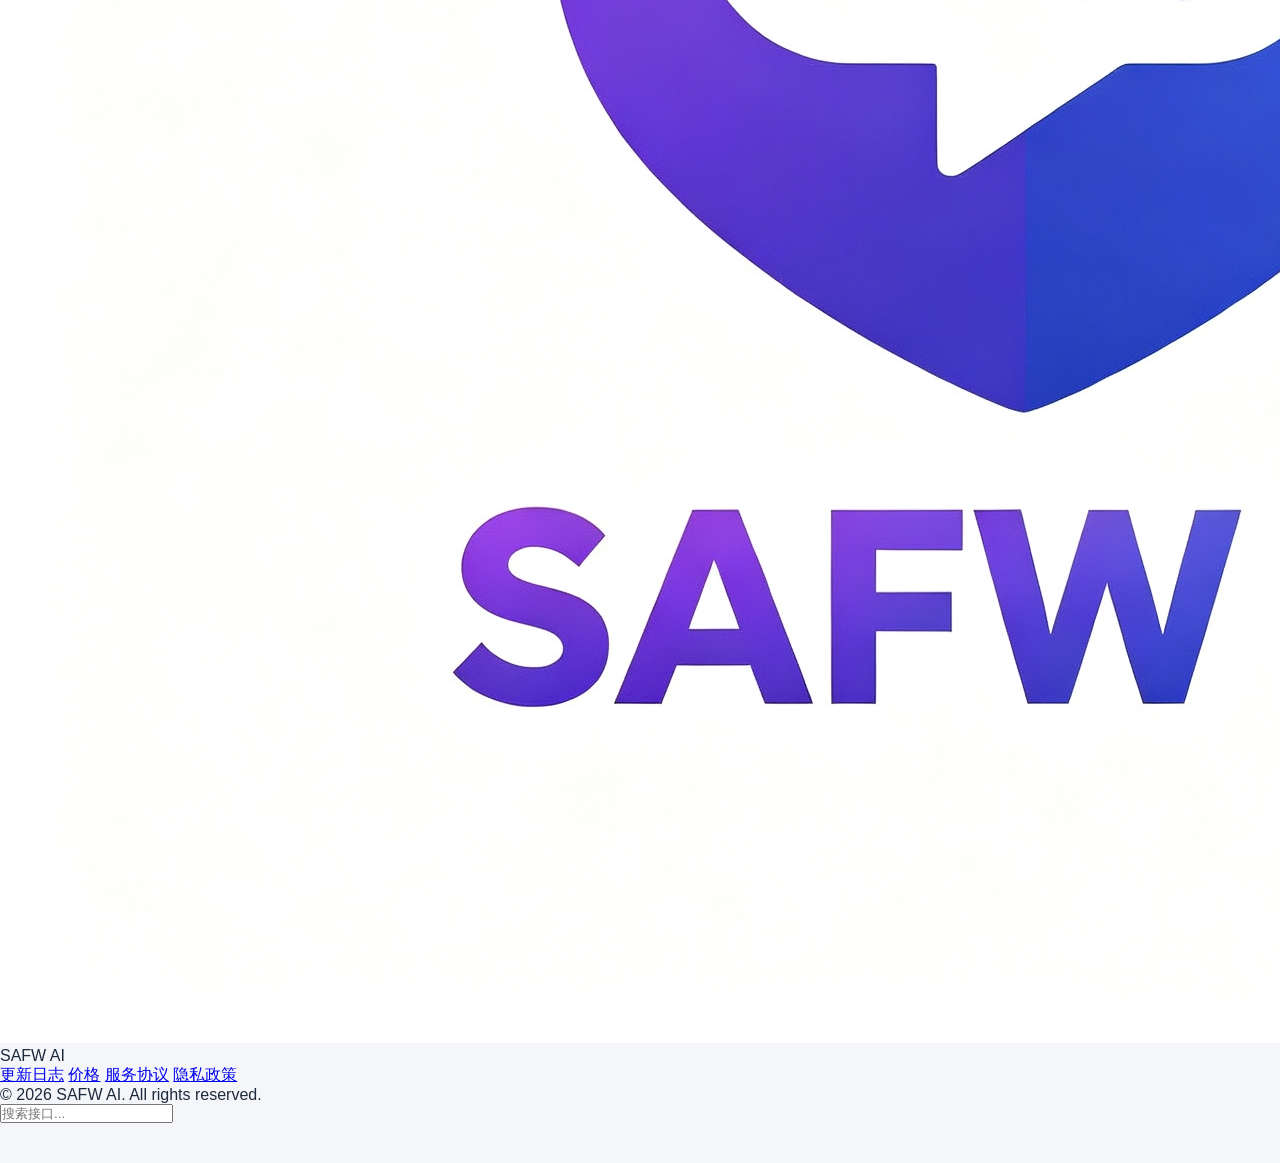
==== commit 24b1f407: "更新 index.html" ====
--- a/index.html
+++ b/index.html
@@ -13,7 +13,7 @@
             <span class="nav-title">SAFW AI</span>
         </div>
         <div class="nav-right">
-            <span class="icon">🔍</span>
+            <svg class="nav-icon" onclick="openSearch()" viewBox="0 0 24 24" width="20" height="20" fill="none" stroke="currentColor" stroke-width="2" stroke-linecap="round" stroke-linejoin="round"><circle cx="11" cy="11" r="8"></circle><line x1="21" y1="21" x2="16.65" y2="16.65"></line></svg>
             <img src="logo.jpg" alt="Avatar" class="avatar" onclick="toggleProfileMenu(event)">
             <span class="icon">☰</span>
         </div>
@@ -73,6 +73,30 @@
         </div>
     </main>
 
+    <footer class="footer">
+        <div class="footer-logo">
+            <img src="logo.jpg" alt="SAFW AI" class="footer-logo-img">
+            <span>SAFW AI</span>
+        </div>
+        <div class="footer-links">
+            <a href="log.html">更新日志</a>
+            <a href="pricing.html">价格</a>
+            <a href="#">服务协议</a>
+            <a href="#">隐私政策</a>
+        </div>
+        <div class="footer-copyright">
+            © 2026 SAFW AI. All rights reserved.
+        </div>
+    </footer>
+
+    <div class="search-overlay" id="searchOverlay" onclick="closeSearch(event)">
+        <div class="search-box" onclick="event.stopPropagation()">
+            <input type="text" placeholder="搜索接口..." id="searchInput" oninput="doSearch()">
+            <div class="search-results" id="searchResults"></div>
+        </div>
+    </div>
+
+    <script src="data.js"></script>
     <script src="script.js"></script>
 </body>
 </html>
--- a/style.css
+++ b/style.css
@@ -1,5 +1,8 @@
+/* 基础重置 */
 * { box-sizing: border-box; margin: 0; padding: 0; }
 body { font-family: -apple-system, BlinkMacSystemFont, "Segoe UI", Roboto, sans-serif; background-color: #f4f6f9; color: #1e293b; padding-bottom: 40px; min-height: 100vh; }
+
+/* 导航栏 */
 .navbar { display: flex; justify-content: space-between; align-items: center; background: rgba(255, 255, 255, 0.9); backdrop-filter: blur(12px); -webkit-backdrop-filter: blur(12px); padding: 14px 20px; position: sticky; top: 0; z-index: 100; border-bottom: 1px solid #e2e8f0; }
 .nav-left { display: flex; align-items: center; gap: 10px; }
 .nav-logo { width: 30px; height: 30px; border-radius: 8px; }
@@ -7,14 +10,20 @@
 .nav-right { display: flex; align-items: center; gap: 16px; color: #64748b; }
 .icon { font-size: 18px; cursor: pointer; }
 .avatar { width: 30px; height: 30px; border-radius: 50%; border: 1px solid #e2e8f0; }
+
+/* 标签页 */
 .tabs { display: flex; background: #ffffff; padding: 0 20px; overflow-x: auto; white-space: nowrap; border-bottom: 1px solid #e2e8f0; gap: 28px; }
 .tab { padding: 14px 0; font-size: 14px; color: #64748b; cursor: pointer; font-weight: 500; text-decoration: none; }
 .tab.active { color: #2563eb; font-weight: 700; border-bottom: 2px solid #2563eb; }
+
+/* 卡片 */
 .container { padding: 20px 16px; }
 .card { background: #ffffff; border-radius: 16px; padding: 24px; box-shadow: 0 4px 20px rgba(15, 23, 42, 0.03), 0 1px 3px rgba(15, 23, 42, 0.05); border: 1px solid rgba(226, 232, 240, 0.8); }
 .card-label { font-size: 12px; font-weight: 600; color: #64748b; margin-bottom: 8px; letter-spacing: 1px; }
 .card-title { font-size: 24px; font-weight: 800; color: #0f172a; margin-bottom: 14px; letter-spacing: -0.5px; }
 .card-desc { font-size: 14px; color: #475569; line-height: 1.7; margin-bottom: 28px; }
+
+/* 接口请求框 */
 .endpoint-box { background: #f8fafc; border: 1px solid #e2e8f0; border-radius: 12px; padding: 20px; margin-bottom: 28px; }
 .endpoint-header { display: flex; align-items: center; gap: 8px; margin-bottom: 12px; }
 .method { color: #2563eb; font-weight: 800; font-size: 14px; letter-spacing: 1px; }
@@ -22,11 +31,15 @@
 .endpoint-path { font-family: ui-monospace, SFMono-Regular, Consolas, monospace; font-size: 14px; color: #334155; margin-bottom: 20px; word-break: break-all; }
 .try-btn { width: 100%; background: #2563eb; color: #fff; border: none; border-radius: 10px; padding: 14px; font-size: 16px; font-weight: 700; cursor: pointer; transition: all 0.2s ease; box-shadow: 0 4px 12px rgba(37, 99, 235, 0.2); }
 .try-btn:active { background: #1d4ed8; transform: scale(0.98); }
+
+/* 功能列表 */
 .section-title { font-size: 16px; font-weight: 800; margin-bottom: 12px; color: #0f172a; }
 .feature-list { list-style: none; }
 .feature-list li { font-size: 14px; color: #475569; line-height: 1.8; margin-bottom: 10px; display: flex; gap: 8px; }
 .feature-list li::before { content: "●"; color: #2563eb; font-size: 10px; margin-top: 7px; }
 .feature-list li strong { color: #0f172a; }
+
+/* 参数表格 */
 .table-wrap { overflow-x: auto; margin-bottom: 8px; border: 1px solid #e2e8f0; border-radius: 12px; }
 .param-table { width: 100%; border-collapse: collapse; font-size: 13px; min-width: 100%; }
 .param-table th { background: #f8fafc; color: #475569; font-weight: 600; text-align: left; padding: 12px 16px; border-bottom: 1px solid #e2e8f0; }
@@ -34,8 +47,12 @@
 .param-table tr:last-child td { border-bottom: none; }
 .param-table code { background: #eff6ff; color: #2563eb; padding: 2px 6px; border-radius: 4px; font-size: 12px; }
 .required { color: #dc2626; font-weight: 600; }
+
+/* 代码块 */
 .code-block { background: #1e1e2e; border-radius: 12px; padding: 16px; overflow-x: auto; border: 1px solid rgba(255,255,255,0.1); }
 .code-block pre { margin: 0; color: #e2e8f0; font-family: ui-monospace, SFMono-Regular, Consolas, monospace; font-size: 13px; line-height: 1.6; white-space: pre-wrap; word-break: break-all; }
+
+/* 个人中心 */
 .profile-menu { position: fixed; top: 70px; right: 16px; width: 220px; background: rgba(255, 255, 255, 0.95); backdrop-filter: blur(16px); -webkit-backdrop-filter: blur(16px); border-radius: 16px; box-shadow: 0 10px 40px rgba(0, 0, 0, 0.12), 0 2px 8px rgba(0, 0, 0, 0.06); border: 1px solid rgba(255, 255, 255, 0.8); padding: 8px 0; z-index: 1000; opacity: 0; visibility: hidden; transform: translateY(-10px); transition: all 0.25s cubic-bezier(0.16, 1, 0.3, 1); }
 .profile-menu.show { opacity: 1; visibility: visible; transform: translateY(0); }
 .profile-header { display: flex; align-items: center; gap: 12px; padding: 12px 16px; border-bottom: 1px solid #f1f5f9; margin-bottom: 6px; }
@@ -46,20 +63,90 @@
 .profile-item:active { background: #f8fafc; }
 .profile-item.logout { color: #dc2626; }
 .profile-divider { height: 1px; background: #f1f5f9; margin: 6px 0; }
+
+/* 分类网格 */
 .category-grid { display: grid; grid-template-columns: 1fr 1fr; gap: 12px; }
 .category-item { display: flex; flex-direction: column; align-items: center; justify-content: center; padding: 24px 12px; background: #f8fafc; border: 1px solid #e2e8f0; border-radius: 12px; text-decoration: none; color: #1e293b; transition: all 0.2s ease; }
 .category-item:active { background: #eff6ff; border-color: #2563eb; transform: scale(0.97); }
 .category-icon { font-size: 28px; margin-bottom: 10px; }
 .category-name { font-weight: 700; font-size: 15px; margin-bottom: 4px; }
 .category-desc { font-size: 11px; color: #64748b; text-align: center; }
+
+/* API 列表 */
 .api-list { margin-top: 8px; }
 .api-item { padding: 16px 0; border-bottom: 1px solid #f1f5f9; text-decoration: none; display: block; }
 .api-item:last-child { border-bottom: none; }
 .api-item-name { font-weight: 700; font-size: 15px; color: #0f172a; margin-bottom: 6px; }
 .api-item-desc { font-size: 13px; color: #64748b; margin-bottom: 8px; line-height: 1.5; }
 .api-item-path { font-family: ui-monospace, SFMono-Regular, Consolas, monospace; font-size: 12px; color: #2563eb; background: #eff6ff; display: inline-block; padding: 3px 10px; border-radius: 6px; }
+
+/* 返回链接 */
 .back-link { display: block; text-align: center; margin-top: 20px; color: #2563eb; text-decoration: none; font-weight: 600; font-size: 14px; }
 .back-link:active { opacity: 0.7; }
+
+/* 更新日志 */
+.log-list { margin-top: 8px; }
+.log-item { padding: 20px 0; border-bottom: 1px solid #f1f5f9; }
+.log-item:last-child { border-bottom: none; }
+.log-header { display: flex; justify-content: space-between; align-items: center; margin-bottom: 12px; }
+.log-version { font-weight: 800; font-size: 15px; color: #2563eb; background: #eff6ff; padding: 4px 12px; border-radius: 8px; }
+.log-date { font-size: 12px; color: #94a3b8; }
+.log-content ul { padding-left: 18px; }
+.log-content li { font-size: 13px; color: #475569; line-height: 1.8; margin-bottom: 6px; }
+
+/* 每日热搜 */
+.hot-list { margin-top: 8px; }
+.hot-item { display: flex; align-items: center; gap: 14px; padding: 14px 0; border-bottom: 1px solid #f1f5f9; text-decoration: none; }
+.hot-item:last-child { border-bottom: none; }
+.hot-rank { width: 24px; height: 24px; border-radius: 6px; display: flex; align-items: center; justify-content: center; font-size: 13px; font-weight: 800; background: #f1f5f9; color: #64748b; flex-shrink: 0; }
+.hot-rank.top-1 { background: #ef4444; color: #fff; }
+.hot-rank.top-2 { background: #f97316; color: #fff; }
+.hot-rank.top-3 { background: #eab308; color: #fff; }
+.hot-info { flex: 1; }
+.hot-title { font-size: 14px; font-weight: 600; color: #0f172a; margin-bottom: 4px; }
+.hot-meta { font-size: 12px; color: #94a3b8; }
+
+/* 价格页 */
+.pricing-grid { display: flex; flex-direction: column; gap: 16px; margin-top: 16px; }
+.pricing-item { background: #f8fafc; border: 1px solid #e2e8f0; border-radius: 16px; padding: 24px; position: relative; }
+.pricing-item.featured { border: 2px solid #2563eb; background: #eff6ff; }
+.pricing-badge { position: absolute; top: -10px; right: 20px; background: #2563eb; color: #fff; font-size: 11px; font-weight: 700; padding: 3px 10px; border-radius: 10px; }
+.pricing-name { font-weight: 800; font-size: 16px; color: #0f172a; margin-bottom: 8px; }
+.pricing-price { font-size: 28px; font-weight: 900; color: #2563eb; margin-bottom: 16px; }
+.pricing-unit { font-size: 14px; color: #64748b; font-weight: 500; }
+.pricing-features { list-style: none; padding: 0; margin: 0; }
+.pricing-features li { font-size: 13px; color: #475569; padding: 6px 0; border-bottom: 1px solid #e2e8f0; }
+.pricing-features li:last-child { border-bottom: none; }
+
+/* 控制台 */
+.dashboard-stats { display: grid; grid-template-columns: 1fr 1fr; gap: 12px; margin-top: 16px; }
+.stat-box { background: #f8fafc; border: 1px solid #e2e8f0; border-radius: 12px; padding: 20px; display: flex; flex-direction: column; justify-content: center; }
+.stat-label { font-size: 12px; color: #64748b; margin-bottom: 6px; font-weight: 600; }
+.stat-value { font-size: 24px; font-weight: 800; color: #0f172a; }
+.stat-link { font-size: 12px; color: #2563eb; text-decoration: none; margin-top: 8px; font-weight: 600; }
+
+/* 交互反馈 */
+.toast { position: fixed; top: 20px; left: 50%; transform: translateX(-50%) translateY(-20px); background: rgba(15, 23, 42, 0.95); backdrop-filter: blur(12px); -webkit-backdrop-filter: blur(12px); color: #fff; padding: 12px 20px; border-radius: 12px; font-size: 14px; font-weight: 500; box-shadow: 0 10px 30px rgba(0, 0, 0, 0.2); z-index: 9999; opacity: 0; visibility: hidden; transition: all 0.3s cubic-bezier(0.16, 1, 0.3, 1); display: flex; align-items: center; gap: 8px; white-space: nowrap; max-width: 90vw; }
+.toast.show { opacity: 1; visibility: visible; transform: translateX(-50%) translateY(0); }
+.toast-success { background: rgba(5, 150, 105, 0.95); }
+.toast-error { background: rgba(220, 38, 38, 0.95); }
+.toast-info { background: rgba(15, 23, 42, 0.95); }
+
+/* 测试弹窗 */
+.test-dialog-overlay { position: fixed; top: 0; left: 0; right: 0; bottom: 0; background: rgba(15, 23, 42, 0.5); backdrop-filter: blur(4px); -webkit-backdrop-filter: blur(4px); z-index: 9998; display: flex; align-items: flex-end; justify-content: center; opacity: 0; transition: opacity 0.3s ease; }
+.test-dialog-overlay.show { opacity: 1; }
+.test-dialog { background: #fff; width: 100%; max-width: 500px; border-radius: 24px 24px 0 0; padding: 24px; transform: translateY(100%); transition: transform 0.4s cubic-bezier(0.16, 1, 0.3, 1); max-height: 90vh; overflow-y: auto; box-shadow: 0 -10px 40px rgba(0,0,0,0.15); }
+.test-dialog-overlay.show .test-dialog { transform: translateY(0); }
+.test-dialog-header { display: flex; justify-content: space-between; align-items: center; font-weight: 800; font-size: 16px; color: #0f172a; margin-bottom: 20px; }
+.test-close { cursor: pointer; font-size: 18px; color: #94a3b8; padding: 4px 8px; }
+.test-input-group { margin-bottom: 16px; }
+.test-input-group label, .test-result label { display: block; font-size: 13px; font-weight: 700; color: #475569; margin-bottom: 8px; }
+.test-input-group textarea { width: 100%; min-height: 120px; border: 1px solid #e2e8f0; border-radius: 12px; padding: 12px; font-family: ui-monospace, SFMono-Regular, Consolas, monospace; font-size: 13px; color: #334155; background: #f8fafc; resize: vertical; outline: none; }
+.test-input-group textarea:focus { border-color: #2563eb; }
+.test-result { margin-top: 20px; }
+.test-result pre { background: #1e1e2e; color: #e2e8f0; border-radius: 12px; padding: 16px; font-size: 13px; white-space: pre-wrap; word-break: break-all; line-height: 1.6; }
+
+/* 深色模式 */
 body.dark-mode { background-color: #0f172a; color: #e2e8f0; }
 body.dark-mode .navbar, body.dark-mode .tabs, body.dark-mode .card, body.dark-mode .category-item, body.dark-mode .profile-menu, body.dark-mode .endpoint-box, body.dark-mode .table-wrap, body.dark-mode .pricing-item { background: #1e293b; border-color: #334155; color: #e2e8f0; }
 body.dark-mode .nav-title, body.dark-mode .card-title, body.dark-mode .category-name, body.dark-mode .api-item-name, body.dark-mode .section-title, body.dark-mode .profile-name { color: #f8fafc; }
@@ -72,38 +159,12 @@
 body.dark-mode .param-table td { color: #cbd5e1; border-bottom-color: #334155; }
 body.dark-mode .param-table code { background: #0f172a; color: #60a5fa; }
 body.dark-mode .profile-item:active { background: #334155; }
-.pricing-grid { display: flex; flex-direction: column; gap: 16px; margin-top: 16px; }
-.pricing-item { background: #f8fafc; border: 1px solid #e2e8f0; border-radius: 16px; padding: 24px; position: relative; }
-.pricing-item.featured { border: 2px solid #2563eb; background: #eff6ff; }
-.pricing-badge { position: absolute; top: -10px; right: 20px; background: #2563eb; color: #fff; font-size: 11px; font-weight: 700; padding: 3px 10px; border-radius: 10px; }
-.pricing-name { font-weight: 800; font-size: 16px; color: #0f172a; margin-bottom: 8px; }
-.pricing-price { font-size: 28px; font-weight: 900; color: #2563eb; margin-bottom: 16px; }
-.pricing-unit { font-size: 14px; color: #64748b; font-weight: 500; }
-.pricing-features { list-style: none; padding: 0; margin: 0; }
-.pricing-features li { font-size: 13px; color: #475569; padding: 6px 0; border-bottom: 1px solid #e2e8f0; }
-.pricing-features li:last-child { border-bottom: none; }
-.dashboard-stats { display: grid; grid-template-columns: 1fr 1fr; gap: 12px; margin-top: 16px; }
-.stat-box { background: #f8fafc; border: 1px solid #e2e8f0; border-radius: 12px; padding: 20px; display: flex; flex-direction: column; justify-content: center; }
-.stat-label { font-size: 12px; color: #64748b; margin-bottom: 6px; font-weight: 600; }
-.stat-value { font-size: 24px; font-weight: 800; color: #0f172a; }
-.stat-link { font-size: 12px; color: #2563eb; text-decoration: none; margin-top: 8px; font-weight: 600; }
-.toast { position: fixed; top: 20px; left: 50%; transform: translateX(-50%) translateY(-20px); background: rgba(15, 23, 42, 0.95); backdrop-filter: blur(12px); -webkit-backdrop-filter: blur(12px); color: #fff; padding: 12px 20px; border-radius: 12px; font-size: 14px; font-weight: 500; box-shadow: 0 10px 30px rgba(0, 0, 0, 0.2); z-index: 9999; opacity: 0; visibility: hidden; transition: all 0.3s cubic-bezier(0.16, 1, 0.3, 1); display: flex; align-items: center; gap: 8px; white-space: nowrap; max-width: 90vw; }
-.toast.show { opacity: 1; visibility: visible; transform: translateX(-50%) translateY(0); }
-.toast-success { background: rgba(5, 150, 105, 0.95); }
-.toast-error { background: rgba(220, 38, 38, 0.95); }
-.toast-info { background: rgba(15, 23, 42, 0.95); }
+body.dark-mode .log-item, body.dark-mode .hot-item { border-bottom-color: #334155; }
+body.dark-mode .log-version { background: #1e3a8a; color: #60a5fa; }
+body.dark-mode .log-date, body.dark-mode .hot-meta { color: #64748b; }
+body.dark-mode .log-content li { color: #94a3b8; }
+body.dark-mode .hot-rank { background: #334155; color: #94a3b8; }
+body.dark-mode .hot-title { color: #f8fafc; }
 body.dark-mode .toast { background: rgba(248, 250, 252, 0.95); color: #0f172a; }
 body.dark-mode .toast-success { background: rgba(16, 185, 129, 0.95); color: #fff; }
-body.dark-mode .toast-error { background: rgba(239, 68, 68, 0.95); color: #fff; }
-.test-dialog-overlay { position: fixed; top: 0; left: 0; right: 0; bottom: 0; background: rgba(15, 23, 42, 0.5); backdrop-filter: blur(4px); -webkit-backdrop-filter: blur(4px); z-index: 9998; display: flex; align-items: flex-end; justify-content: center; opacity: 0; transition: opacity 0.3s ease; }
-.test-dialog-overlay.show { opacity: 1; }
-.test-dialog { background: #fff; width: 100%; max-width: 500px; border-radius: 24px 24px 0 0; padding: 24px; transform: translateY(100%); transition: transform 0.4s cubic-bezier(0.16, 1, 0.3, 1); max-height: 90vh; overflow-y: auto; box-shadow: 0 -10px 40px rgba(0,0,0,0.15); }
-.test-dialog-overlay.show .test-dialog { transform: translateY(0); }
-.test-dialog-header { display: flex; justify-content: space-between; align-items: center; font-weight: 800; font-size: 16px; color: #0f172a; margin-bottom: 20px; }
-.test-close { cursor: pointer; font-size: 18px; color: #94a3b8; padding: 4px 8px; }
-.test-input-group { margin-bottom: 16px; }
-.test-input-group label, .test-result label { display: block; font-size: 13px; font-weight: 700; color: #475569; margin-bottom: 8px; }
-.test-input-group textarea { width: 100%; min-height: 120px; border: 1px solid #e2e8f0; border-radius: 12px; padding: 12px; font-family: ui-monospace, SFMono-Regular, Consolas, monospace; font-size: 13px; color: #334155; background: #f8fafc; resize: vertical; outline: none; }
-.test-input-group textarea:focus { border-color: #2563eb; }
-.test-result { margin-top: 20px; }
-.test-result pre { background: #1e1e2e; color: #e2e8f0; border-radius: 12px; padding: 16px; font-size: 13px; white-space: pre-wrap; word-break: break-all; line-height: 1.6; }+body.dark-mode .toast-error { background: rgba(239, 68, 68, 0.95); color: #fff; }
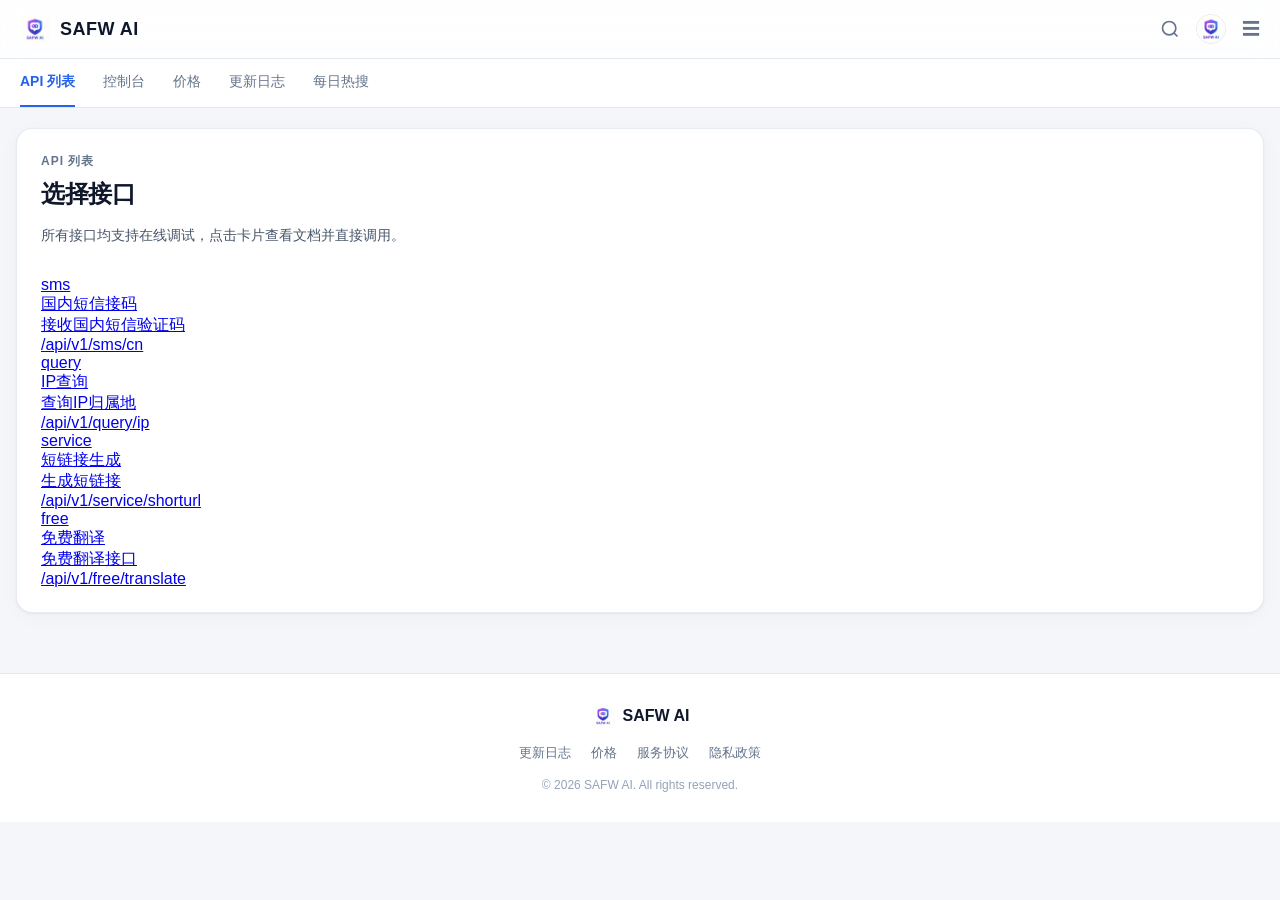
==== commit a22dfaaf: "更新 index.html" ====
--- a/index.html
+++ b/index.html
@@ -1,102 +1,79 @@
 <!DOCTYPE html>
 <html lang="zh-CN">
 <head>
-    <meta charset="UTF-8">
-    <meta name="viewport" content="width=device-width, initial-scale=1.0">
-    <title>SAFW AI - API 平台</title>
-    <link rel="stylesheet" href="style.css">
+<meta charset="UTF-8">
+<meta name="viewport" content="width=device-width, initial-scale=1.0">
+<title>SAFW AI - API 平台</title>
+<link rel="stylesheet" href="style.css">
 </head>
 <body>
-    <nav class="navbar">
-        <div class="nav-left">
-            <img src="logo.jpg" alt="Logo" class="nav-logo">
-            <span class="nav-title">SAFW AI</span>
-        </div>
-        <div class="nav-right">
-            <svg class="nav-icon" onclick="openSearch()" viewBox="0 0 24 24" width="20" height="20" fill="none" stroke="currentColor" stroke-width="2" stroke-linecap="round" stroke-linejoin="round"><circle cx="11" cy="11" r="8"></circle><line x1="21" y1="21" x2="16.65" y2="16.65"></line></svg>
-            <img src="logo.jpg" alt="Avatar" class="avatar" onclick="toggleProfileMenu(event)">
-            <span class="icon">☰</span>
-        </div>
-    </nav>
+<nav class="navbar">
+<div class="nav-left"><img src="logo.jpg" class="nav-logo"><span class="nav-title">SAFW AI</span></div>
+<div class="nav-right">
+<svg class="nav-icon" onclick="openSearch()" viewBox="0 0 24 24" width="20" height="20" fill="none" stroke="currentColor" stroke-width="2"><circle cx="11" cy="11" r="8"/><line x1="21" y1="21" x2="16.65" y2="16.65"/></svg>
+<img src="logo.jpg" class="avatar" onclick="toggleProfileMenu(event)">
+<span class="icon">☰</span>
+</div>
+</nav>
 
-    <div class="profile-menu" id="profileMenu">
-        <div class="profile-header">
-            <img src="logo.jpg" alt="Avatar" class="profile-avatar">
-            <div>
-                <div class="profile-name">shujichu</div>
-                <div class="profile-status">已登录</div>
-            </div>
-        </div>
-        <a href="dashboard.html" class="profile-item"><span>🖥️</span> 控制台</a>
-        <a href="pricing.html" class="profile-item"><span>💰</span> 价格</a>
-        <div class="profile-item" onclick="toggleDarkMode()"><span>🌙</span> 切换深色模式</div>
-        <div class="profile-item" onclick="copyMyId()"><span>📋</span> 复制我的 ID</div>
-        <div class="profile-divider"></div>
-        <div class="profile-item logout" onclick="logout()"><span>🚪</span> 退出登录</div>
-    </div>
+<div class="profile-menu" id="profileMenu">
+<div class="profile-header"><img src="logo.jpg" class="profile-avatar"><div><div class="profile-name">shujichu</div><div class="profile-status">已登录</div></div></div>
+<a href="dashboard.html" class="profile-item">🖥️ 控制台</a>
+<a href="pricing.html" class="profile-item">💰 价格</a>
+<div class="profile-item" onclick="toggleDarkMode()">🌙 切换深色模式</div>
+<div class="profile-item" onclick="copyMyId()">📋 复制我的 ID</div>
+<div class="profile-divider"></div>
+<div class="profile-item logout" onclick="logout()">🚪 退出登录</div>
+</div>
 
-    <div class="tabs">
-        <a href="index.html" class="tab active">API 列表</a>
-        <a href="dashboard.html" class="tab">控制台</a>
-        <a href="pricing.html" class="tab">价格</a>
-        <a href="log.html" class="tab">更新日志</a>
-        <a href="hot.html" class="tab">每日热搜</a>
-    </div>
+<div class="tabs">
+<a href="index.html" class="tab active">API 列表</a>
+<a href="dashboard.html" class="tab">控制台</a>
+<a href="pricing.html" class="tab">价格</a>
+<a href="log.html" class="tab">更新日志</a>
+<a href="hot.html" class="tab">每日热搜</a>
+</div>
 
-    <main class="container">
-        <div class="card">
-            <div class="card-label">API 分类</div>
-            <h1 class="card-title">选择服务</h1>
-            <p class="card-desc">我们提供高可用、低延迟的 API 接口服务。请选择下方的分类进入。</p>
-            <div class="category-grid">
-                <a href="category.html?type=sms" class="category-item">
-                    <div class="category-icon">📱</div>
-                    <div class="category-name">接码类</div>
-                    <div class="category-desc">短信验证码接收</div>
-                </a>
-                <a href="category.html?type=query" class="category-item">
-                    <div class="category-icon">🔍</div>
-                    <div class="category-name">查询类</div>
-                    <div class="category-desc">各类信息查询</div>
-                </a>
-                <a href="category.html?type=service" class="category-item">
-                    <div class="category-icon">⚙️</div>
-                    <div class="category-name">服务类</div>
-                    <div class="category-desc">实用工具服务</div>
-                </a>
-                <a href="category.html?type=free" class="category-item">
-                    <div class="category-icon">🎁</div>
-                    <div class="category-name">免费类</div>
-                    <div class="category-desc">免费接口集合</div>
-                </a>
-            </div>
-        </div>
-    </main>
+<main class="container">
+<div class="card">
+<div class="card-label">API 列表</div>
+<h1 class="card-title">选择接口</h1>
+<p class="card-desc">所有接口均支持在线调试，点击卡片查看文档并直接调用。</p>
+<div id="apiGrid" class="api-grid"></div>
+</div>
+</main>
 
-    <footer class="footer">
-        <div class="footer-logo">
-            <img src="logo.jpg" alt="SAFW AI" class="footer-logo-img">
-            <span>SAFW AI</span>
-        </div>
-        <div class="footer-links">
-            <a href="log.html">更新日志</a>
-            <a href="pricing.html">价格</a>
-            <a href="#">服务协议</a>
-            <a href="#">隐私政策</a>
-        </div>
-        <div class="footer-copyright">
-            © 2026 SAFW AI. All rights reserved.
-        </div>
-    </footer>
+<footer class="footer">
+<div class="footer-logo"><img src="logo.jpg" class="footer-logo-img"><span>SAFW AI</span></div>
+<div class="footer-links"><a href="log.html">更新日志</a><a href="pricing.html">价格</a><a href="#">服务协议</a><a href="#">隐私政策</a></div>
+<div class="footer-copyright">© 2026 SAFW AI. All rights reserved.</div>
+</footer>
 
-    <div class="search-overlay" id="searchOverlay" onclick="closeSearch(event)">
-        <div class="search-box" onclick="event.stopPropagation()">
-            <input type="text" placeholder="搜索接口..." id="searchInput" oninput="doSearch()">
-            <div class="search-results" id="searchResults"></div>
-        </div>
-    </div>
+<div class="search-overlay" id="searchOverlay" onclick="closeSearch(event)">
+<div class="search-box" onclick="event.stopPropagation()">
+<input type="text" placeholder="搜索接口..." id="searchInput" oninput="doSearch()">
+<div class="search-results" id="searchResults"></div>
+</div>
+</div>
 
-    <script src="data.js"></script>
-    <script src="script.js"></script>
+<script src="data.js"></script>
+<script src="script.js"></script>
+<script>
+// 渲染所有接口卡片
+const grid = document.getElementById('apiGrid');
+let cards = '';
+for (const cat in allApis) {
+  allApis[cat].forEach(api => {
+    cards += `
+    <a href="doc.html?id=${api.id}" class="api-card">
+      <div class="api-card-tag">${cat}</div>
+      <div class="api-card-name">${api.name}</div>
+      <div class="api-card-desc">${api.desc}</div>
+      <div class="api-card-path">${api.endpoint}</div>
+    </a>`;
+  });
+}
+grid.innerHTML = cards || '<p style="color:#94a3b8;text-align:center;padding:30px;">暂无接口</p>';
+</script>
 </body>
 </html>
--- a/style.css
+++ b/style.css
@@ -167,4 +167,33 @@
 body.dark-mode .hot-title { color: #f8fafc; }
 body.dark-mode .toast { background: rgba(248, 250, 252, 0.95); color: #0f172a; }
 body.dark-mode .toast-success { background: rgba(16, 185, 129, 0.95); color: #fff; }
-body.dark-mode .toast-error { background: rgba(239, 68, 68, 0.95); color: #fff; }+body.dark-mode .toast-error { background: rgba(239, 68, 68, 0.95); color: #fff; }/* 导航搜索图标 */
+.nav-icon { color: #64748b; cursor: pointer; transition: color 0.2s; }
+.nav-icon:active { color: #2563eb; }
+
+/* 底部品牌标识 */
+.footer { margin-top: 40px; padding: 30px 20px; background: #ffffff; border-top: 1px solid #e2e8f0; text-align: center; }
+.footer-logo { display: flex; align-items: center; justify-content: center; gap: 8px; margin-bottom: 16px; font-weight: 800; color: #0f172a; }
+.footer-logo-img { width: 24px; height: 24px; border-radius: 6px; }
+.footer-links { display: flex; justify-content: center; gap: 20px; margin-bottom: 16px; }
+.footer-links a { font-size: 13px; color: #64748b; text-decoration: none; }
+.footer-links a:hover { color: #2563eb; }
+.footer-copyright { font-size: 12px; color: #94a3b8; }
+
+/* 搜索弹窗 */
+.search-overlay { position: fixed; top: 0; left: 0; right: 0; bottom: 0; background: rgba(15, 23, 42, 0.5); backdrop-filter: blur(8px); z-index: 9999; display: none; align-items: flex-start; justify-content: center; padding-top: 60px; }
+.search-overlay.show { display: flex; }
+.search-box { background: #fff; width: 90%; max-width: 400px; border-radius: 16px; overflow: hidden; box-shadow: 0 20px 60px rgba(0,0,0,0.2); }
+.search-box input { width: 100%; padding: 18px; border: none; outline: none; font-size: 16px; border-bottom: 1px solid #e2e8f0; }
+.search-results { max-height: 300px; overflow-y: auto; }
+.search-item { padding: 14px 18px; border-bottom: 1px solid #f1f5f9; cursor: pointer; font-size: 14px; }
+.search-item:hover { background: #f8fafc; }
+
+/* 深色模式适配 */
+body.dark-mode .footer { background: #1e293b; border-top-color: #334155; }
+body.dark-mode .footer-logo { color: #f8fafc; }
+body.dark-mode .footer-links a { color: #94a3b8; }
+body.dark-mode .search-box { background: #1e293b; }
+body.dark-mode .search-box input { background: #1e293b; color: #e2e8f0; border-bottom-color: #334155; }
+body.dark-mode .search-item { color: #e2e8f0; border-bottom-color: #334155; }
+body.dark-mode .search-item:hover { background: #334155; }
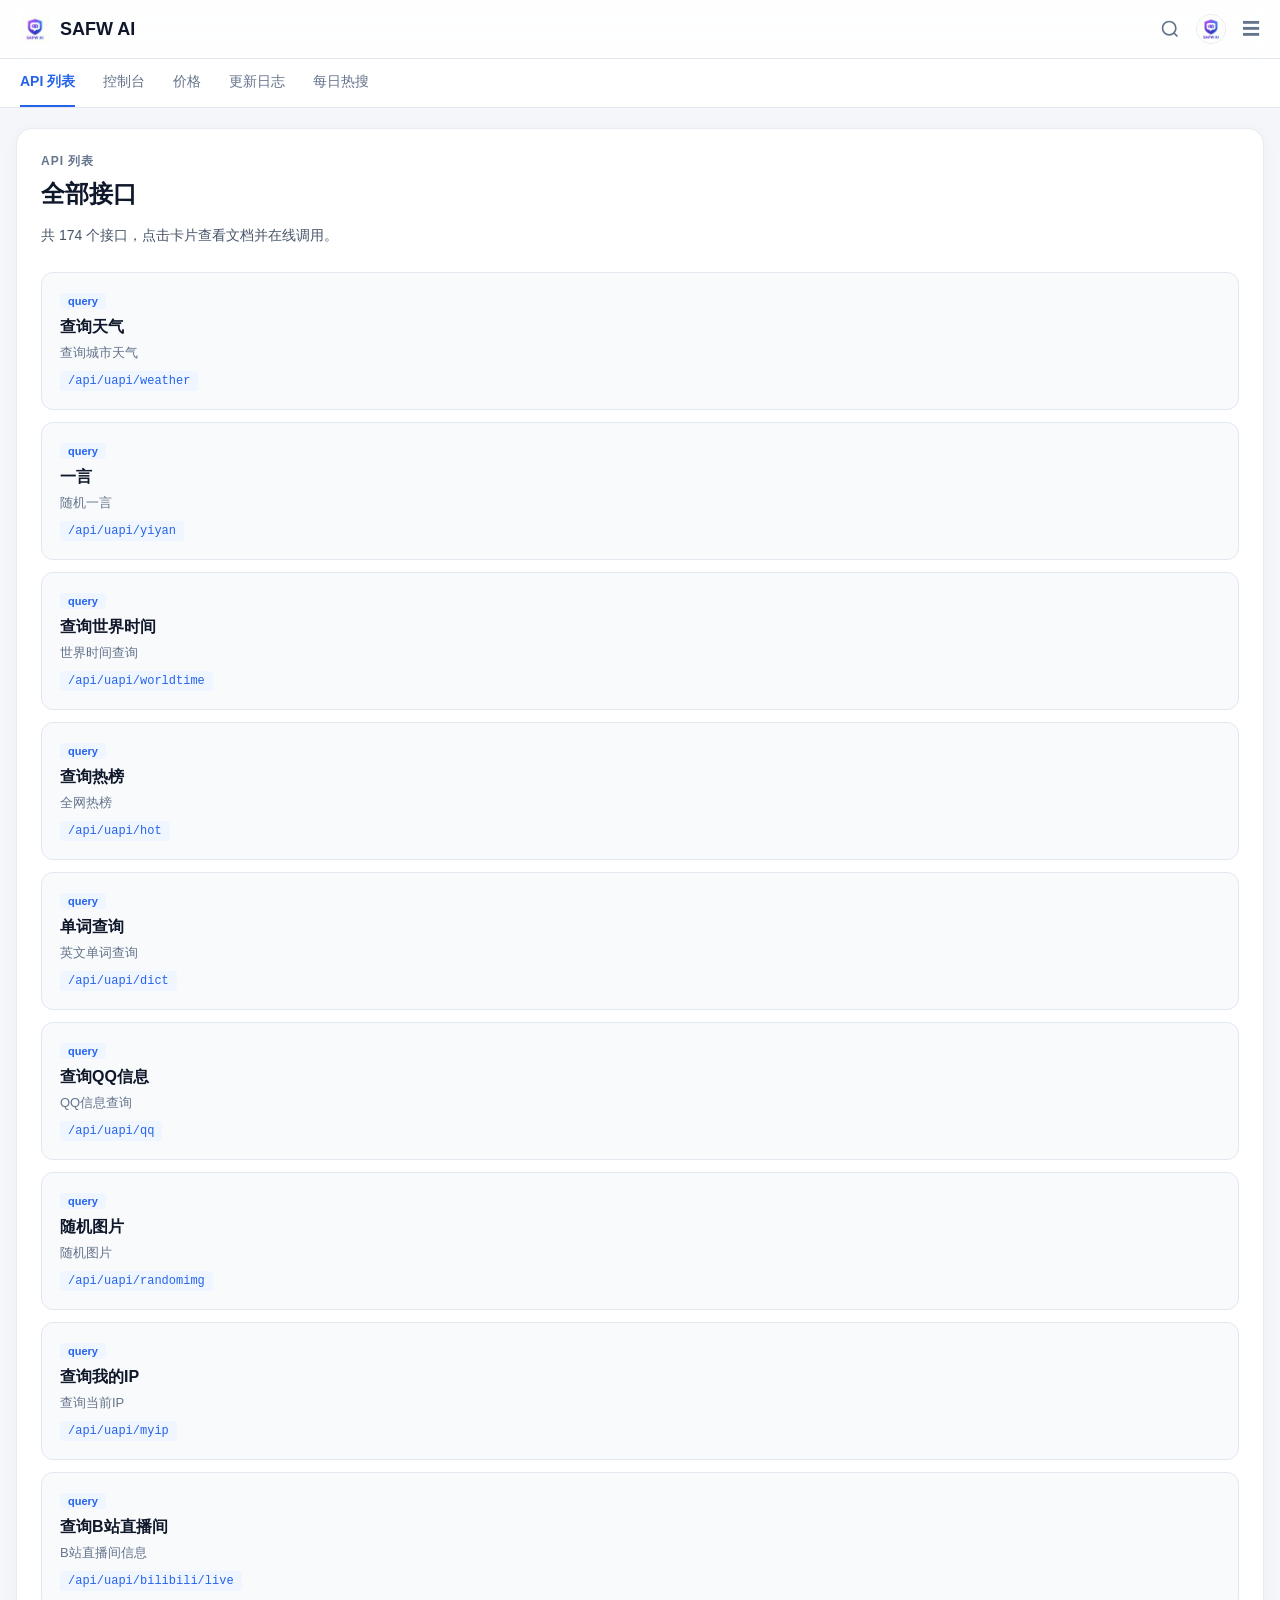
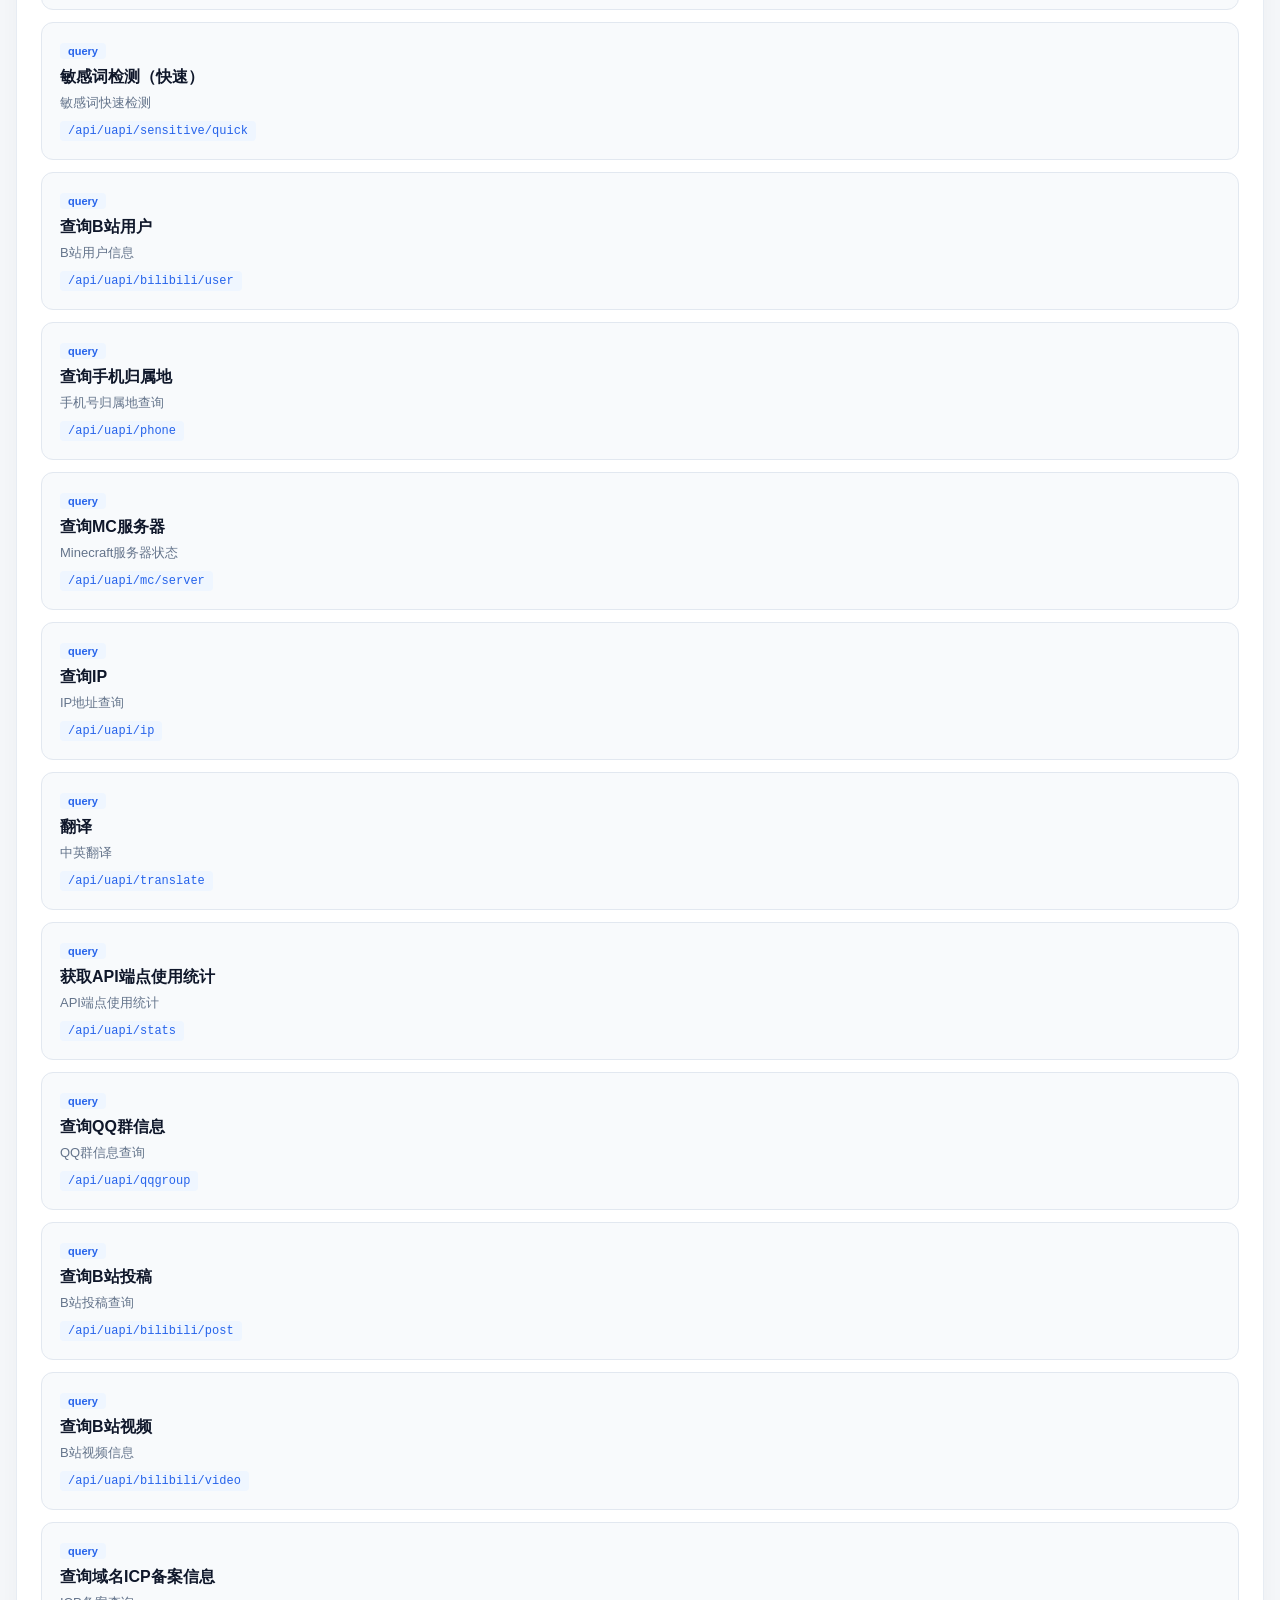
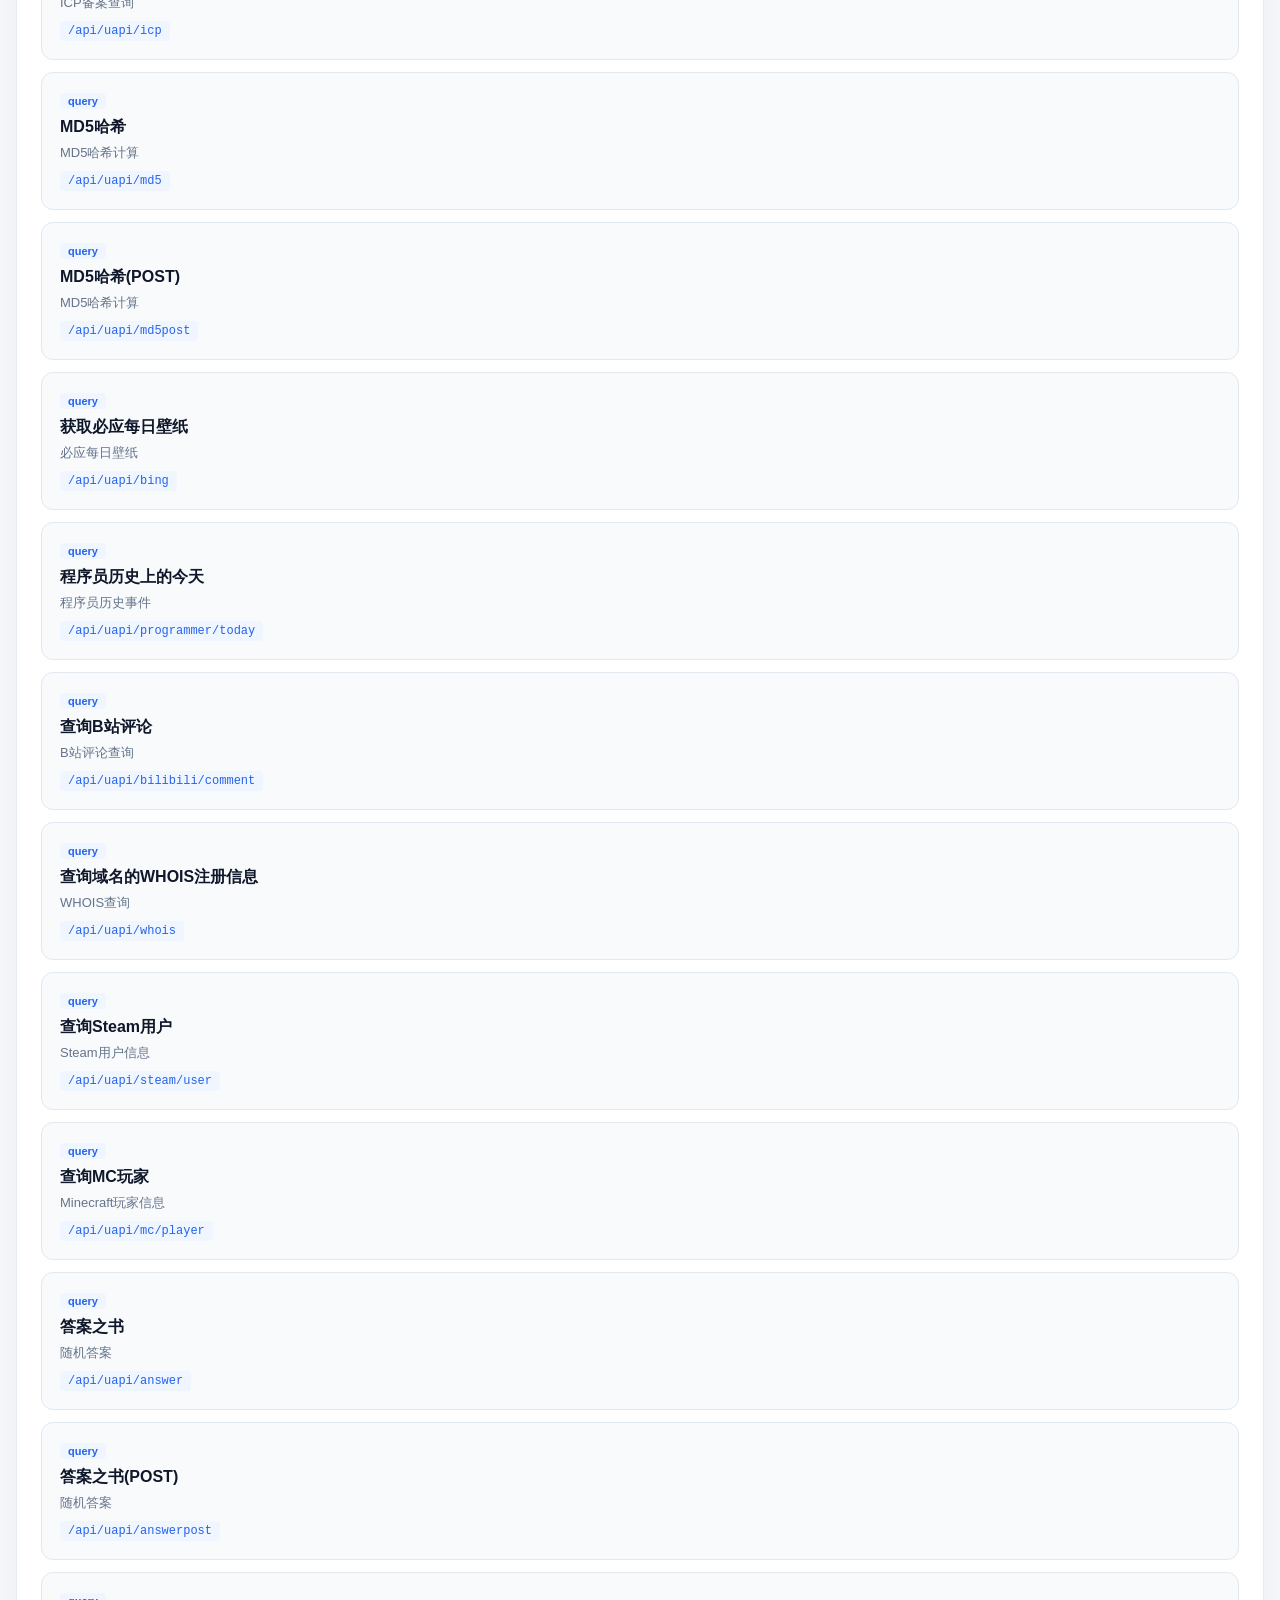
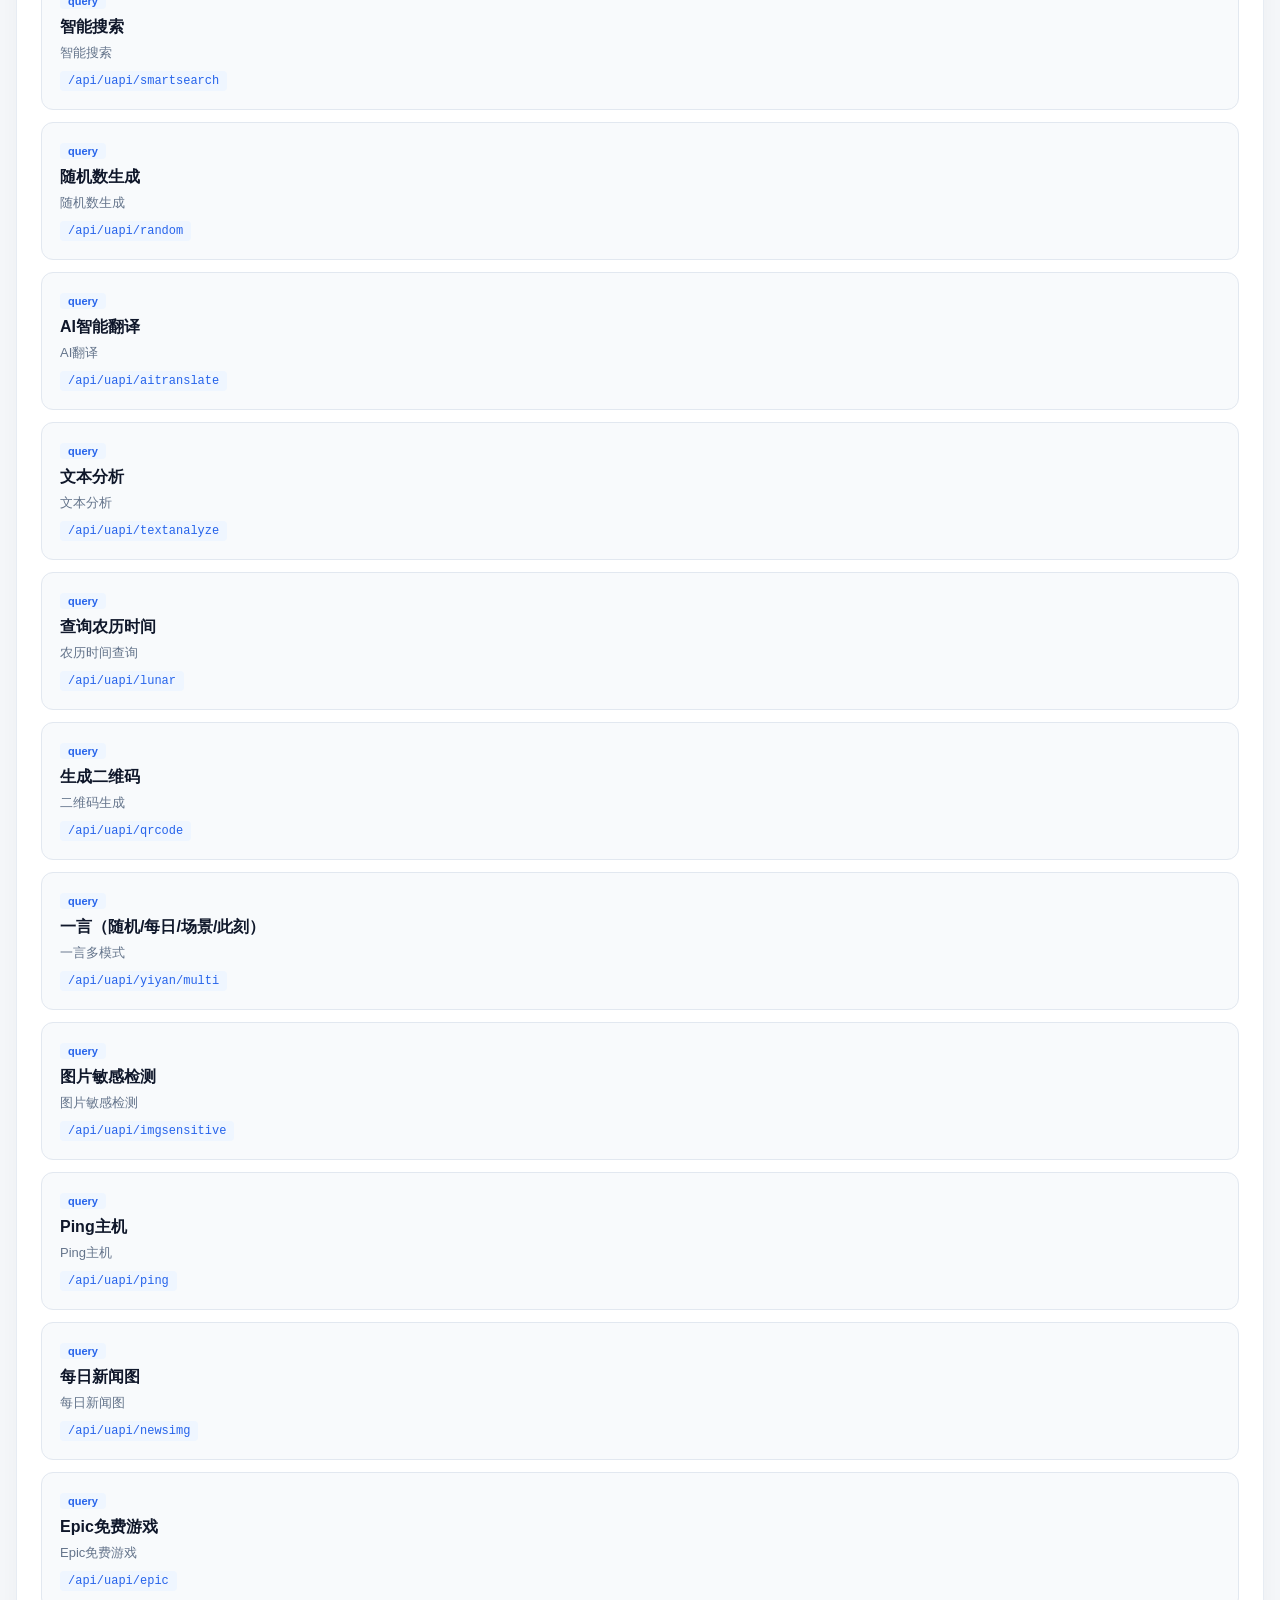
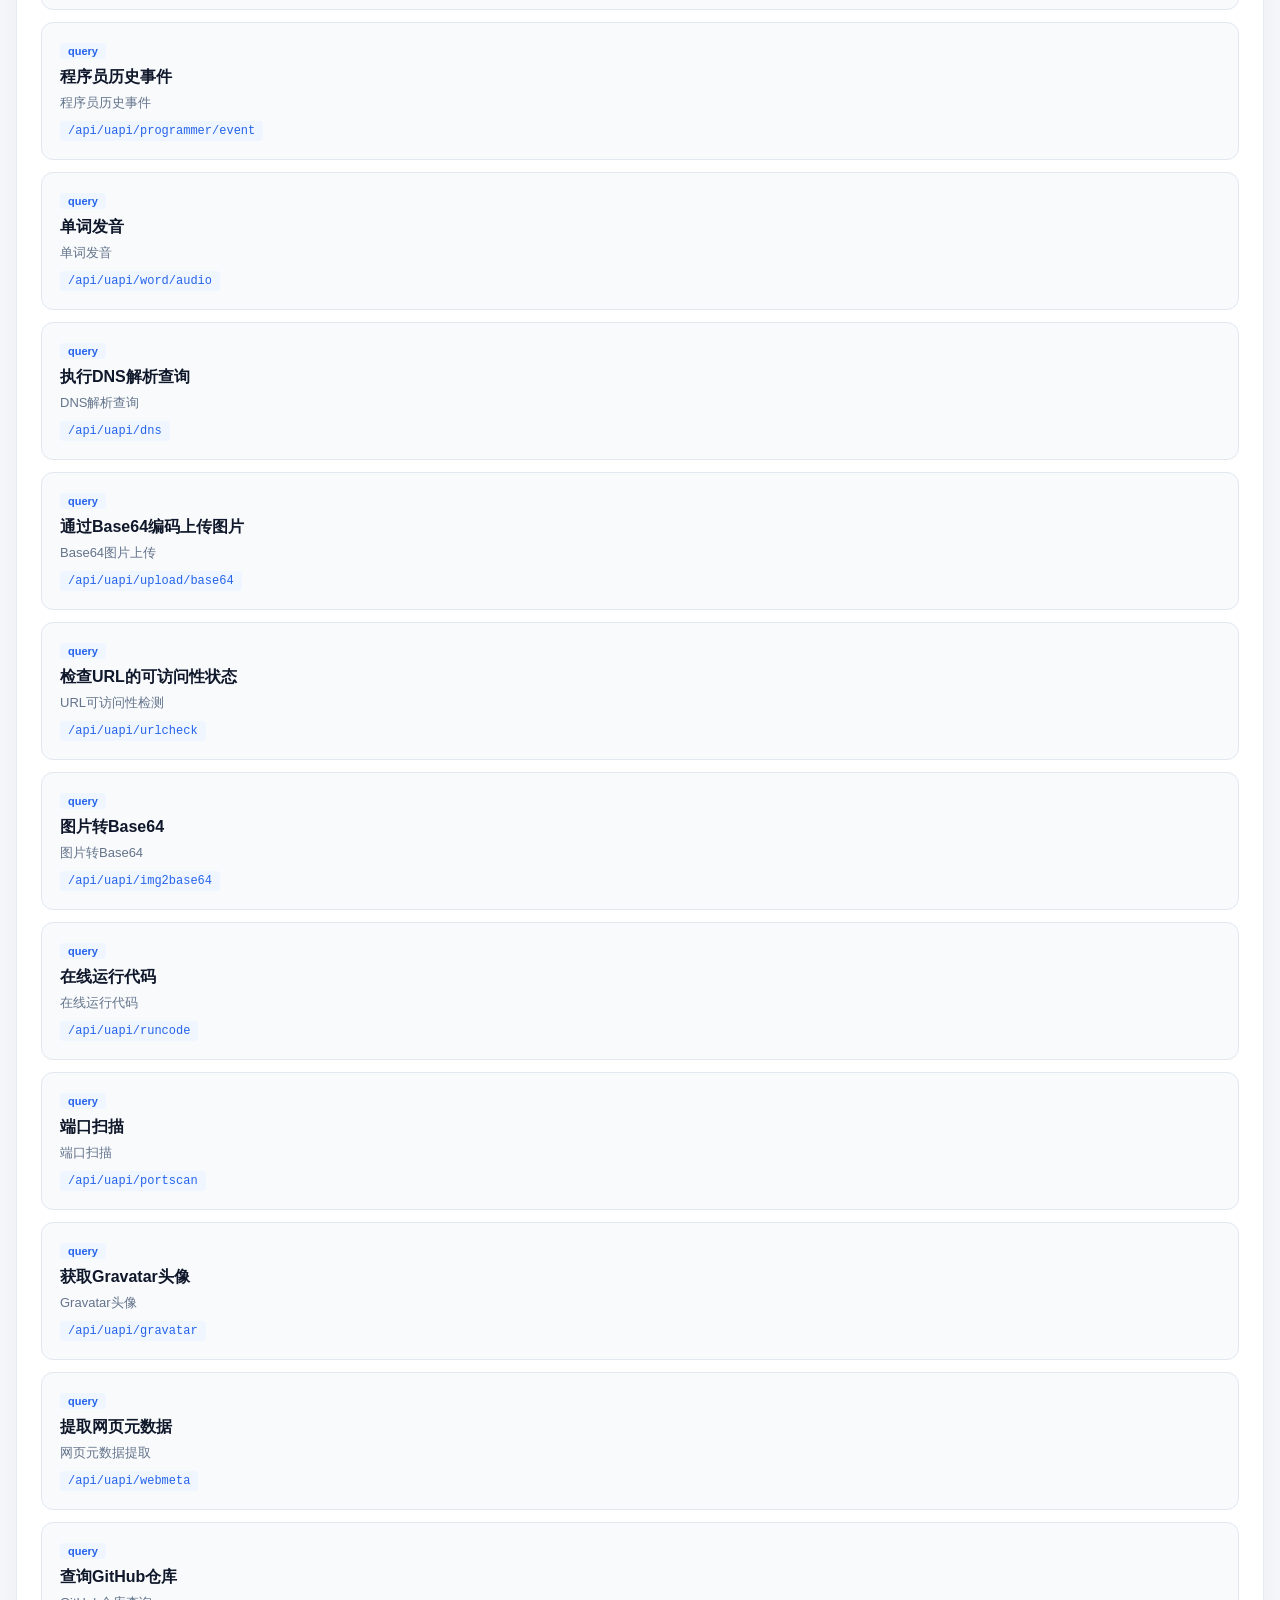
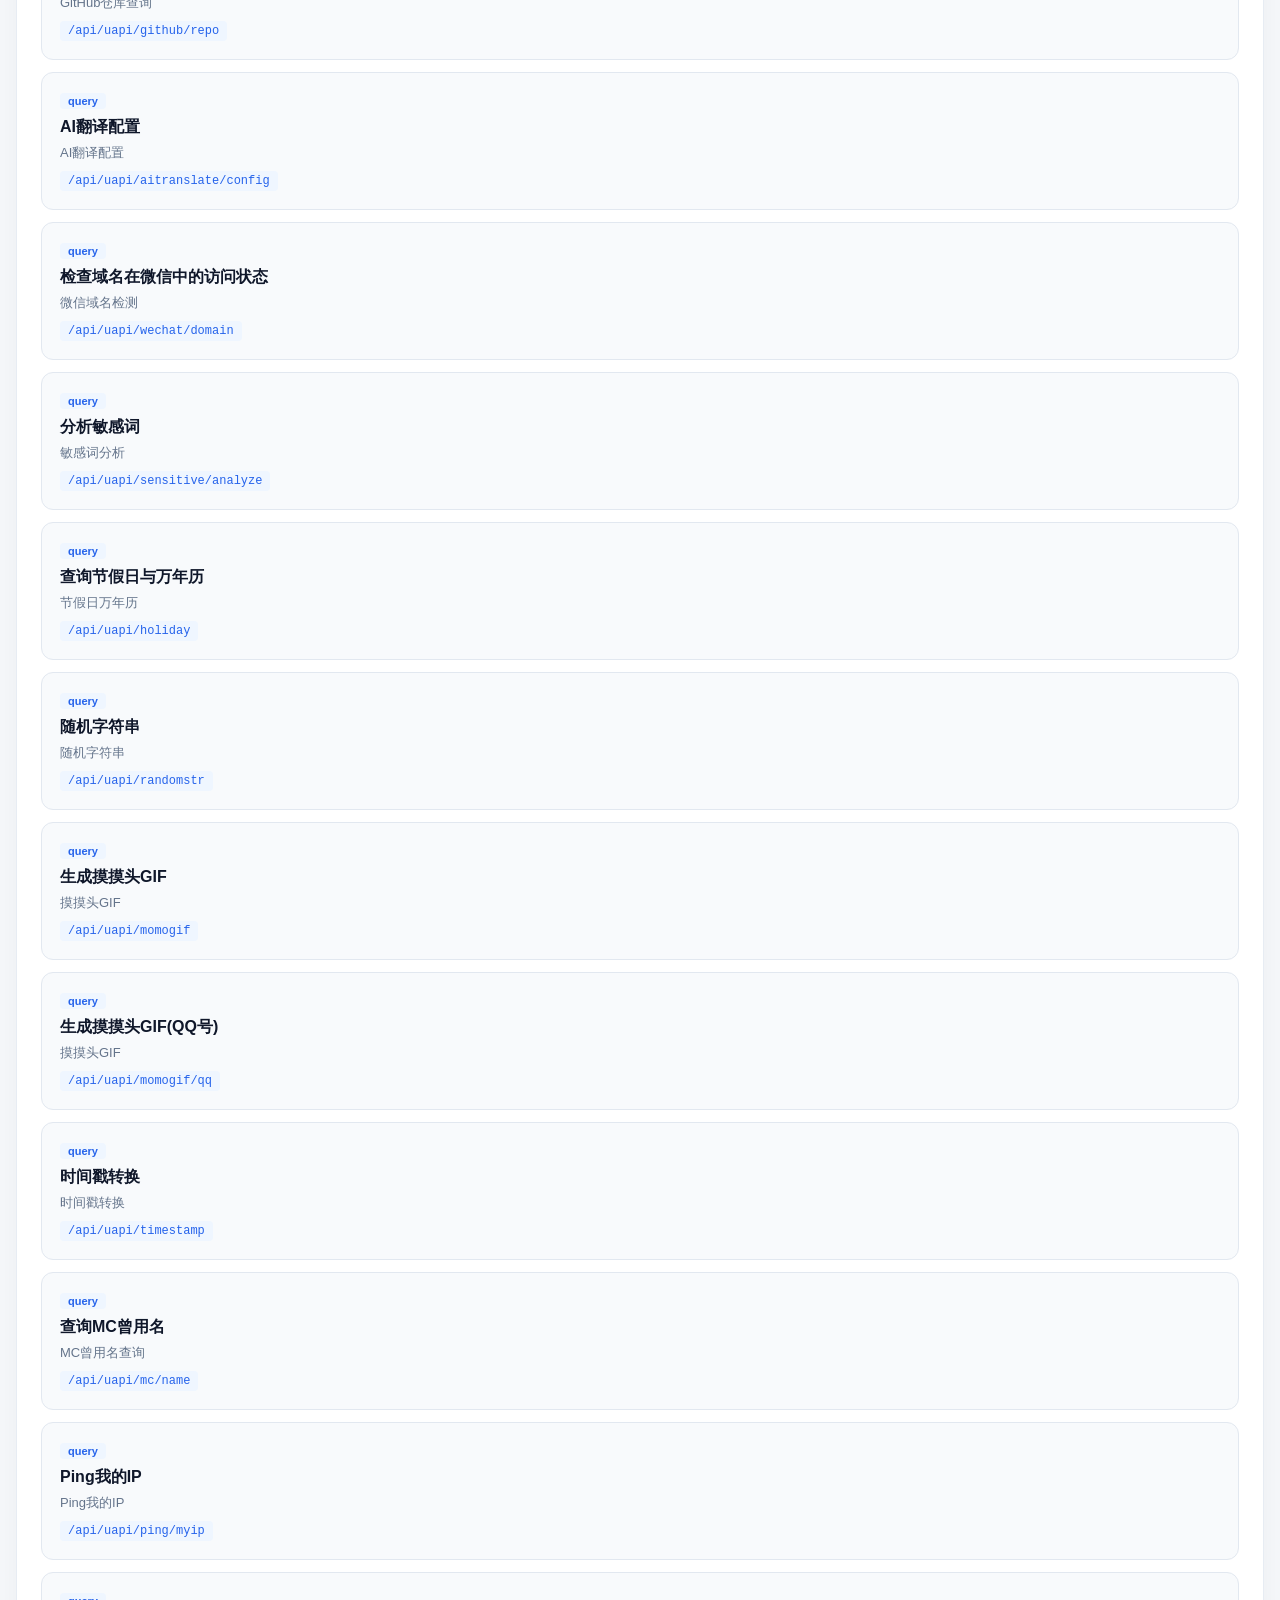
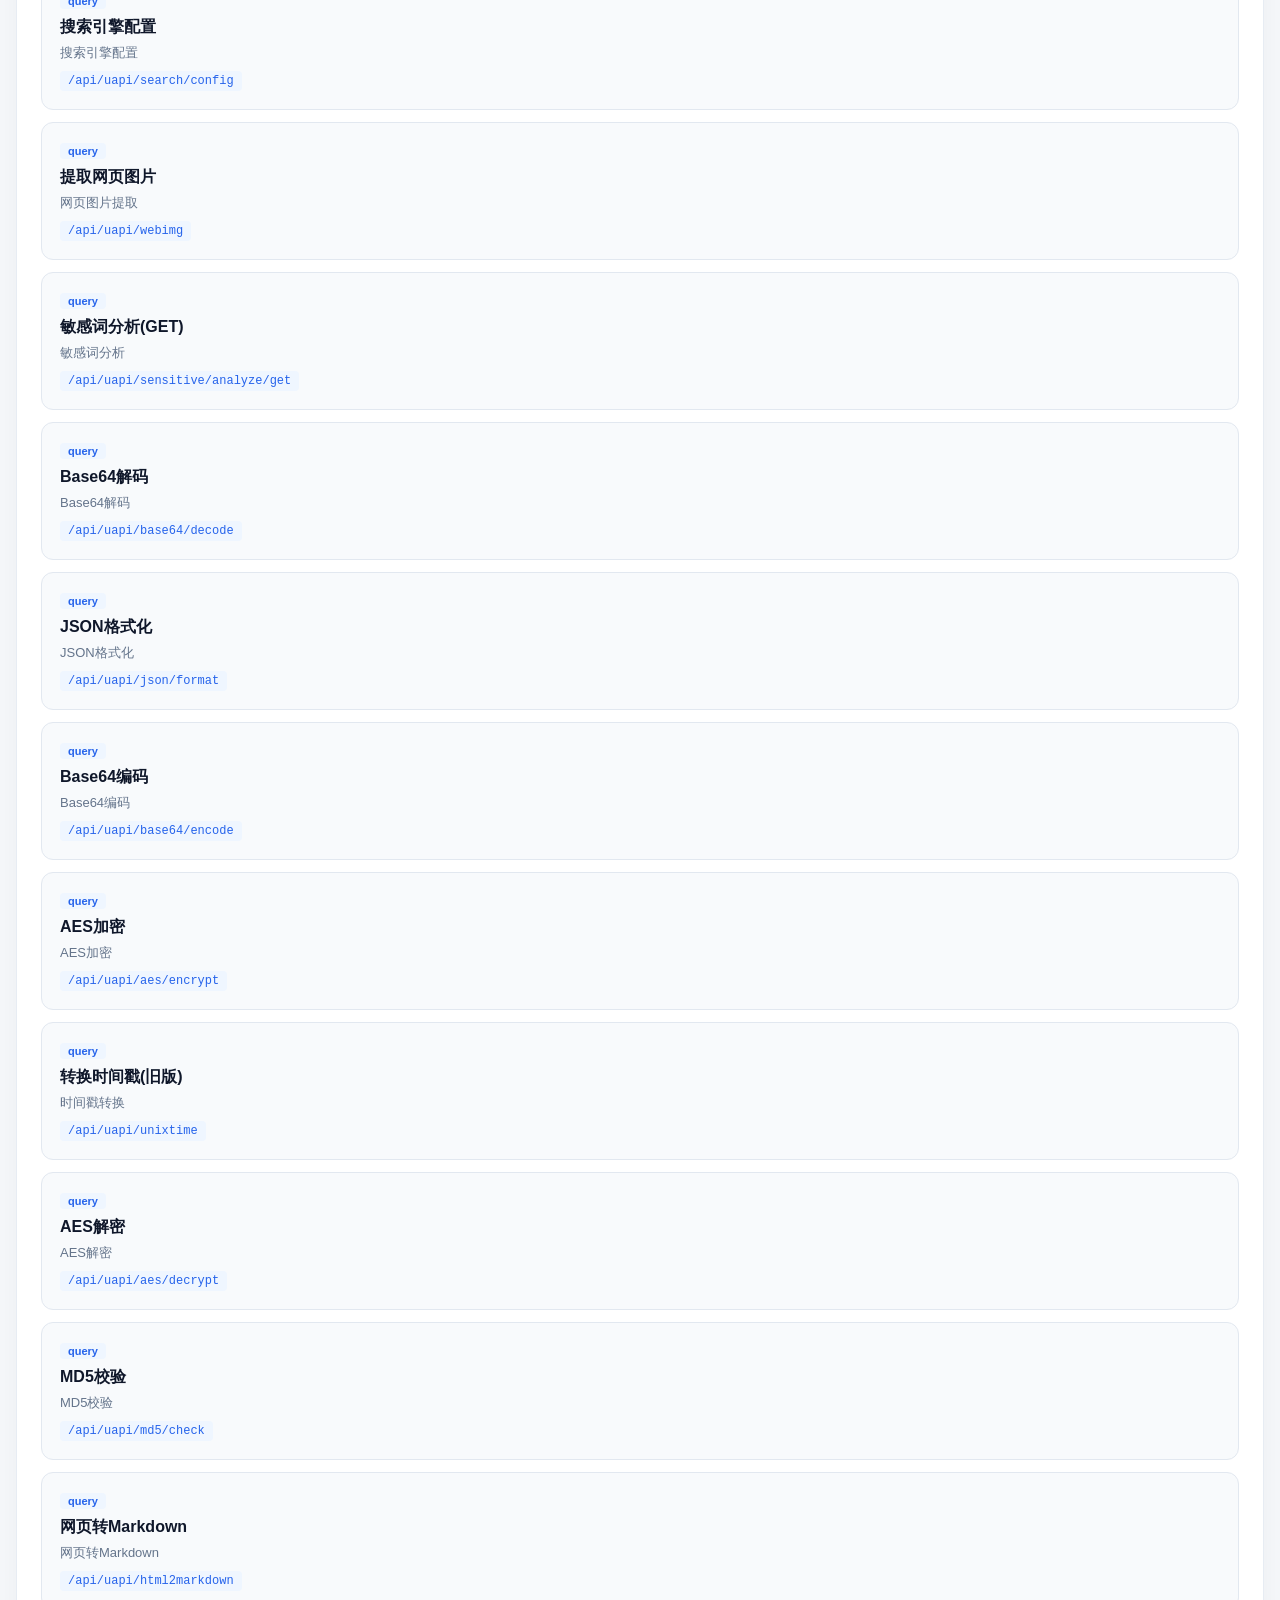
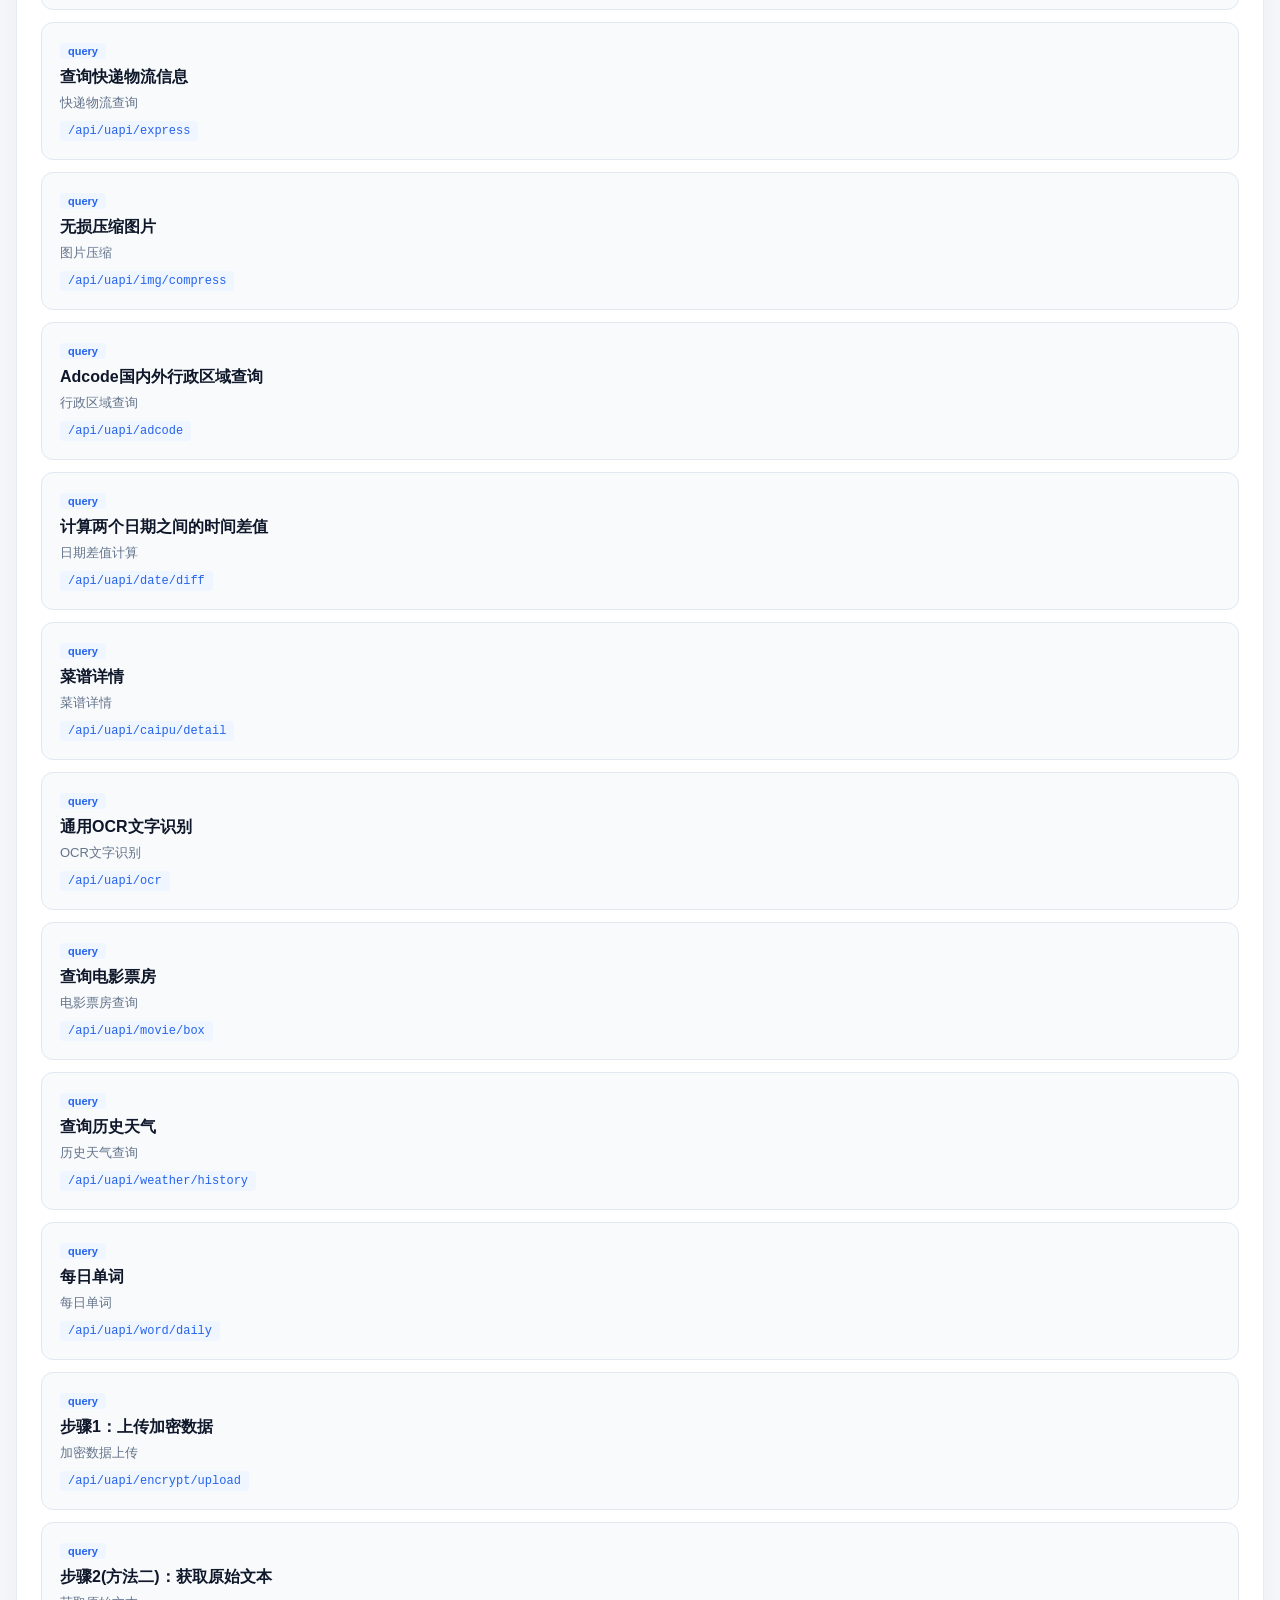
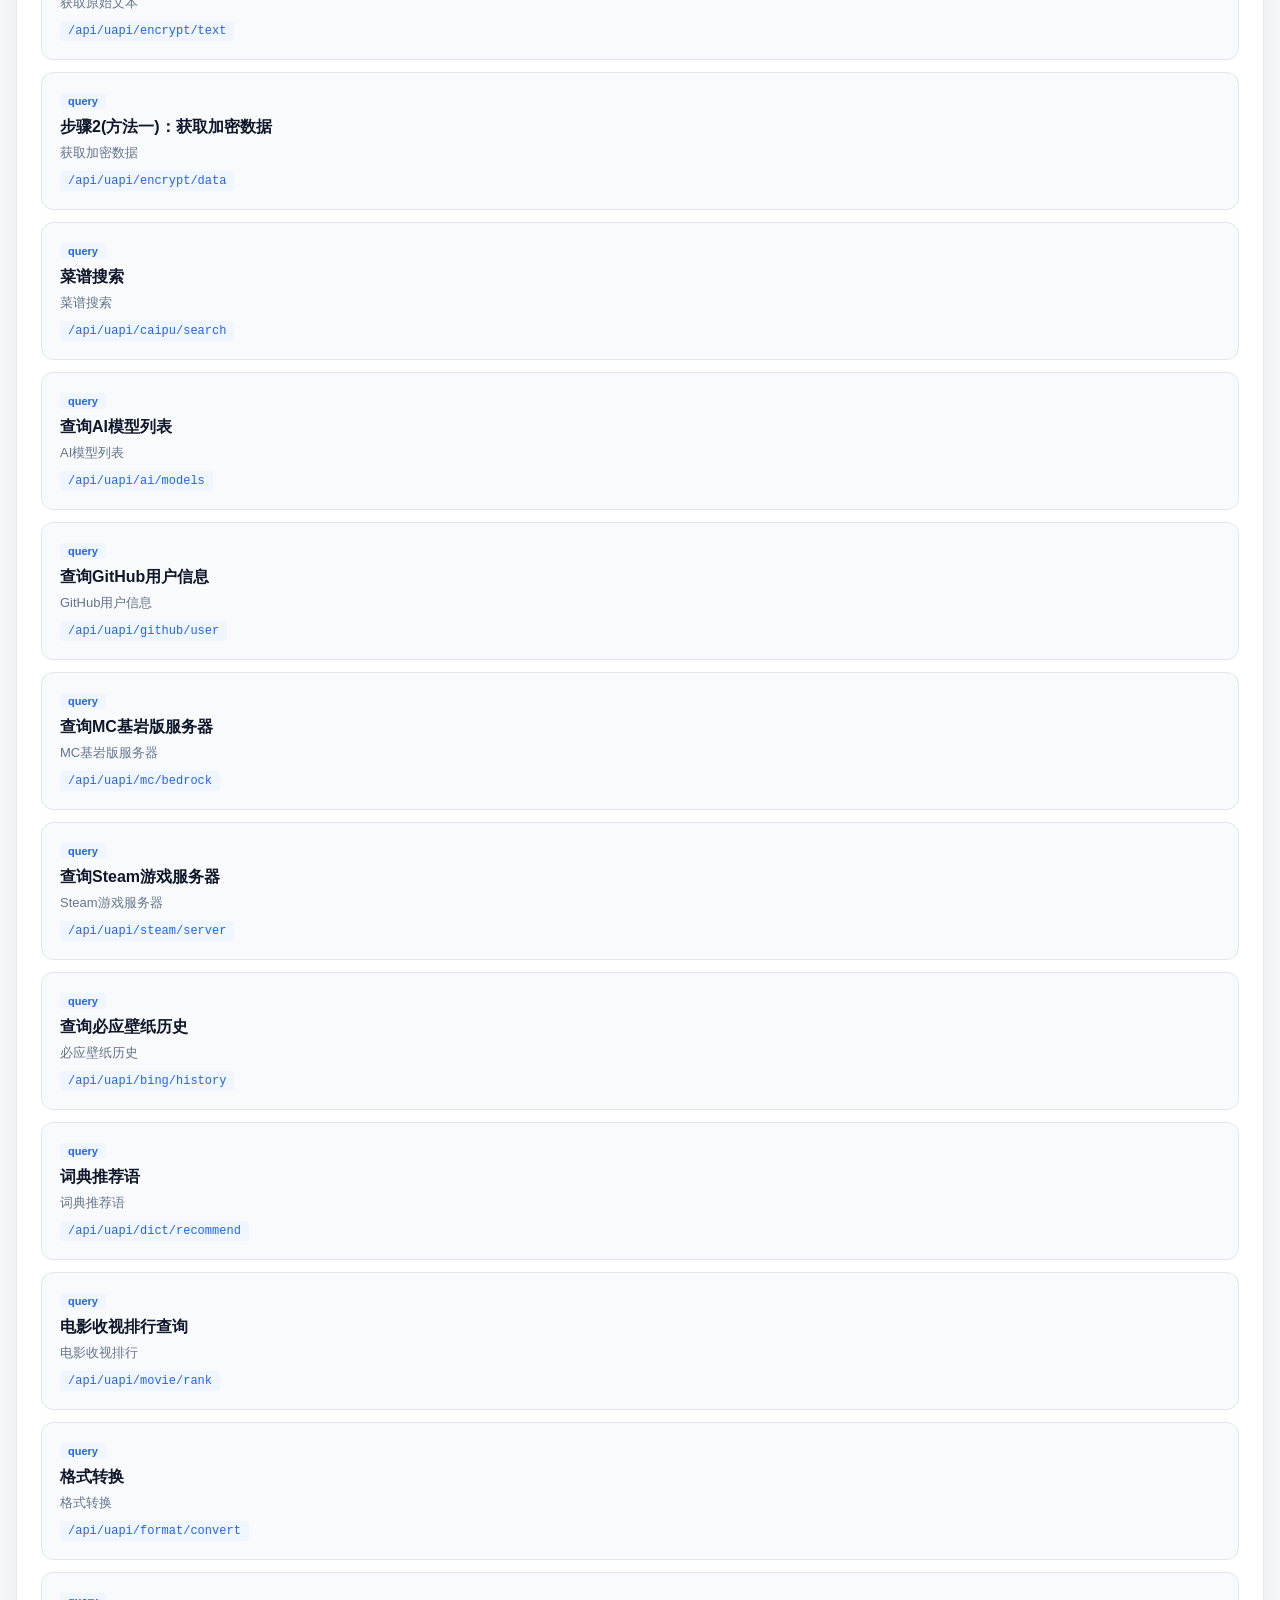
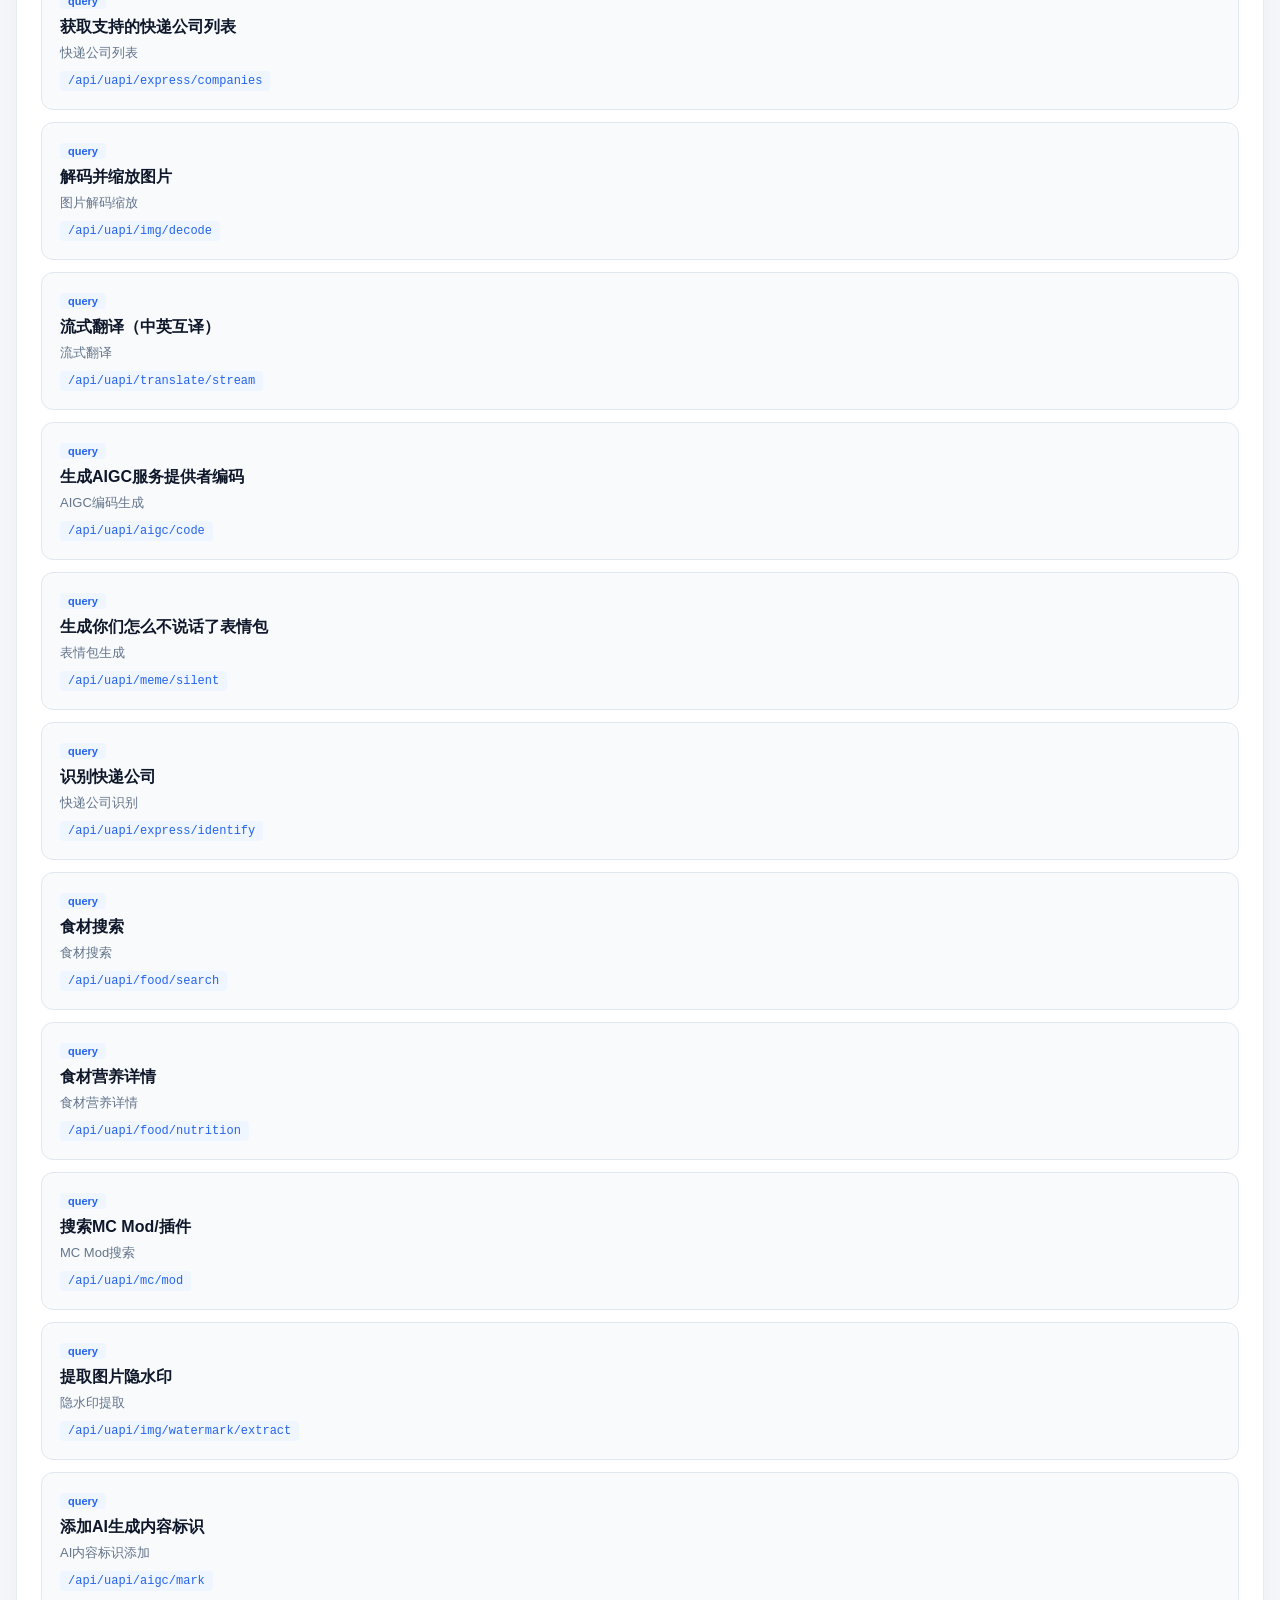
==== commit a6da6a45: "更新 index.html" ====
--- a/index.html
+++ b/index.html
@@ -37,8 +37,8 @@
 <main class="container">
 <div class="card">
 <div class="card-label">API 列表</div>
-<h1 class="card-title">选择接口</h1>
-<p class="card-desc">所有接口均支持在线调试，点击卡片查看文档并直接调用。</p>
+<h1 class="card-title">全部接口</h1>
+<p class="card-desc">共 <span id="apiCount">0</span> 个接口，点击卡片查看文档并在线调用。</p>
 <div id="apiGrid" class="api-grid"></div>
 </div>
 </main>
@@ -57,15 +57,15 @@
 </div>
 
 <script src="data.js"></script>
+<script src="data-draw.js"></script>
 <script src="script.js"></script>
 <script>
-// 渲染所有接口卡片
 const grid = document.getElementById('apiGrid');
-let cards = '';
+let cards = '', count = 0;
 for (const cat in allApis) {
   allApis[cat].forEach(api => {
-    cards += `
-    <a href="doc.html?id=${api.id}" class="api-card">
+    count++;
+    cards += `<a href="doc.html?id=${api.id}" class="api-card">
       <div class="api-card-tag">${cat}</div>
       <div class="api-card-name">${api.name}</div>
       <div class="api-card-desc">${api.desc}</div>
@@ -74,6 +74,7 @@
   });
 }
 grid.innerHTML = cards || '<p style="color:#94a3b8;text-align:center;padding:30px;">暂无接口</p>';
+document.getElementById('apiCount').textContent = count;
 </script>
 </body>
 </html>
--- a/style.css
+++ b/style.css
@@ -1,199 +1,91 @@
-/* 基础重置 */
-* { box-sizing: border-box; margin: 0; padding: 0; }
-body { font-family: -apple-system, BlinkMacSystemFont, "Segoe UI", Roboto, sans-serif; background-color: #f4f6f9; color: #1e293b; padding-bottom: 40px; min-height: 100vh; }
-
-/* 导航栏 */
-.navbar { display: flex; justify-content: space-between; align-items: center; background: rgba(255, 255, 255, 0.9); backdrop-filter: blur(12px); -webkit-backdrop-filter: blur(12px); padding: 14px 20px; position: sticky; top: 0; z-index: 100; border-bottom: 1px solid #e2e8f0; }
-.nav-left { display: flex; align-items: center; gap: 10px; }
-.nav-logo { width: 30px; height: 30px; border-radius: 8px; }
-.nav-title { font-weight: 800; font-size: 18px; color: #0f172a; letter-spacing: 0.5px; }
-.nav-right { display: flex; align-items: center; gap: 16px; color: #64748b; }
-.icon { font-size: 18px; cursor: pointer; }
-.avatar { width: 30px; height: 30px; border-radius: 50%; border: 1px solid #e2e8f0; }
-
-/* 标签页 */
-.tabs { display: flex; background: #ffffff; padding: 0 20px; overflow-x: auto; white-space: nowrap; border-bottom: 1px solid #e2e8f0; gap: 28px; }
-.tab { padding: 14px 0; font-size: 14px; color: #64748b; cursor: pointer; font-weight: 500; text-decoration: none; }
-.tab.active { color: #2563eb; font-weight: 700; border-bottom: 2px solid #2563eb; }
-
-/* 卡片 */
-.container { padding: 20px 16px; }
-.card { background: #ffffff; border-radius: 16px; padding: 24px; box-shadow: 0 4px 20px rgba(15, 23, 42, 0.03), 0 1px 3px rgba(15, 23, 42, 0.05); border: 1px solid rgba(226, 232, 240, 0.8); }
-.card-label { font-size: 12px; font-weight: 600; color: #64748b; margin-bottom: 8px; letter-spacing: 1px; }
-.card-title { font-size: 24px; font-weight: 800; color: #0f172a; margin-bottom: 14px; letter-spacing: -0.5px; }
-.card-desc { font-size: 14px; color: #475569; line-height: 1.7; margin-bottom: 28px; }
-
-/* 接口请求框 */
-.endpoint-box { background: #f8fafc; border: 1px solid #e2e8f0; border-radius: 12px; padding: 20px; margin-bottom: 28px; }
-.endpoint-header { display: flex; align-items: center; gap: 8px; margin-bottom: 12px; }
-.method { color: #2563eb; font-weight: 800; font-size: 14px; letter-spacing: 1px; }
-.domain { background: #eff6ff; color: #2563eb; font-size: 12px; padding: 4px 10px; border-radius: 6px; font-weight: 600; }
-.endpoint-path { font-family: ui-monospace, SFMono-Regular, Consolas, monospace; font-size: 14px; color: #334155; margin-bottom: 20px; word-break: break-all; }
-.try-btn { width: 100%; background: #2563eb; color: #fff; border: none; border-radius: 10px; padding: 14px; font-size: 16px; font-weight: 700; cursor: pointer; transition: all 0.2s ease; box-shadow: 0 4px 12px rgba(37, 99, 235, 0.2); }
-.try-btn:active { background: #1d4ed8; transform: scale(0.98); }
-
-/* 功能列表 */
-.section-title { font-size: 16px; font-weight: 800; margin-bottom: 12px; color: #0f172a; }
-.feature-list { list-style: none; }
-.feature-list li { font-size: 14px; color: #475569; line-height: 1.8; margin-bottom: 10px; display: flex; gap: 8px; }
-.feature-list li::before { content: "●"; color: #2563eb; font-size: 10px; margin-top: 7px; }
-.feature-list li strong { color: #0f172a; }
-
-/* 参数表格 */
-.table-wrap { overflow-x: auto; margin-bottom: 8px; border: 1px solid #e2e8f0; border-radius: 12px; }
-.param-table { width: 100%; border-collapse: collapse; font-size: 13px; min-width: 100%; }
-.param-table th { background: #f8fafc; color: #475569; font-weight: 600; text-align: left; padding: 12px 16px; border-bottom: 1px solid #e2e8f0; }
-.param-table td { padding: 12px 16px; border-bottom: 1px solid #f1f5f9; color: #334155; }
-.param-table tr:last-child td { border-bottom: none; }
-.param-table code { background: #eff6ff; color: #2563eb; padding: 2px 6px; border-radius: 4px; font-size: 12px; }
-.required { color: #dc2626; font-weight: 600; }
-
-/* 代码块 */
-.code-block { background: #1e1e2e; border-radius: 12px; padding: 16px; overflow-x: auto; border: 1px solid rgba(255,255,255,0.1); }
-.code-block pre { margin: 0; color: #e2e8f0; font-family: ui-monospace, SFMono-Regular, Consolas, monospace; font-size: 13px; line-height: 1.6; white-space: pre-wrap; word-break: break-all; }
-
-/* 个人中心 */
-.profile-menu { position: fixed; top: 70px; right: 16px; width: 220px; background: rgba(255, 255, 255, 0.95); backdrop-filter: blur(16px); -webkit-backdrop-filter: blur(16px); border-radius: 16px; box-shadow: 0 10px 40px rgba(0, 0, 0, 0.12), 0 2px 8px rgba(0, 0, 0, 0.06); border: 1px solid rgba(255, 255, 255, 0.8); padding: 8px 0; z-index: 1000; opacity: 0; visibility: hidden; transform: translateY(-10px); transition: all 0.25s cubic-bezier(0.16, 1, 0.3, 1); }
-.profile-menu.show { opacity: 1; visibility: visible; transform: translateY(0); }
-.profile-header { display: flex; align-items: center; gap: 12px; padding: 12px 16px; border-bottom: 1px solid #f1f5f9; margin-bottom: 6px; }
-.profile-avatar { width: 36px; height: 36px; border-radius: 50%; border: 1px solid #e2e8f0; }
-.profile-name { font-weight: 700; font-size: 15px; color: #0f172a; }
-.profile-status { font-size: 12px; color: #64748b; }
-.profile-item { display: flex; align-items: center; gap: 12px; padding: 12px 16px; font-size: 14px; color: #334155; cursor: pointer; transition: background 0.2s; text-decoration: none; }
-.profile-item:active { background: #f8fafc; }
-.profile-item.logout { color: #dc2626; }
-.profile-divider { height: 1px; background: #f1f5f9; margin: 6px 0; }
-
-/* 分类网格 */
-.category-grid { display: grid; grid-template-columns: 1fr 1fr; gap: 12px; }
-.category-item { display: flex; flex-direction: column; align-items: center; justify-content: center; padding: 24px 12px; background: #f8fafc; border: 1px solid #e2e8f0; border-radius: 12px; text-decoration: none; color: #1e293b; transition: all 0.2s ease; }
-.category-item:active { background: #eff6ff; border-color: #2563eb; transform: scale(0.97); }
-.category-icon { font-size: 28px; margin-bottom: 10px; }
-.category-name { font-weight: 700; font-size: 15px; margin-bottom: 4px; }
-.category-desc { font-size: 11px; color: #64748b; text-align: center; }
-
-/* API 列表 */
-.api-list { margin-top: 8px; }
-.api-item { padding: 16px 0; border-bottom: 1px solid #f1f5f9; text-decoration: none; display: block; }
-.api-item:last-child { border-bottom: none; }
-.api-item-name { font-weight: 700; font-size: 15px; color: #0f172a; margin-bottom: 6px; }
-.api-item-desc { font-size: 13px; color: #64748b; margin-bottom: 8px; line-height: 1.5; }
-.api-item-path { font-family: ui-monospace, SFMono-Regular, Consolas, monospace; font-size: 12px; color: #2563eb; background: #eff6ff; display: inline-block; padding: 3px 10px; border-radius: 6px; }
-
-/* 返回链接 */
-.back-link { display: block; text-align: center; margin-top: 20px; color: #2563eb; text-decoration: none; font-weight: 600; font-size: 14px; }
-.back-link:active { opacity: 0.7; }
-
-/* 更新日志 */
-.log-list { margin-top: 8px; }
-.log-item { padding: 20px 0; border-bottom: 1px solid #f1f5f9; }
-.log-item:last-child { border-bottom: none; }
-.log-header { display: flex; justify-content: space-between; align-items: center; margin-bottom: 12px; }
-.log-version { font-weight: 800; font-size: 15px; color: #2563eb; background: #eff6ff; padding: 4px 12px; border-radius: 8px; }
-.log-date { font-size: 12px; color: #94a3b8; }
-.log-content ul { padding-left: 18px; }
-.log-content li { font-size: 13px; color: #475569; line-height: 1.8; margin-bottom: 6px; }
-
-/* 每日热搜 */
-.hot-list { margin-top: 8px; }
-.hot-item { display: flex; align-items: center; gap: 14px; padding: 14px 0; border-bottom: 1px solid #f1f5f9; text-decoration: none; }
-.hot-item:last-child { border-bottom: none; }
-.hot-rank { width: 24px; height: 24px; border-radius: 6px; display: flex; align-items: center; justify-content: center; font-size: 13px; font-weight: 800; background: #f1f5f9; color: #64748b; flex-shrink: 0; }
-.hot-rank.top-1 { background: #ef4444; color: #fff; }
-.hot-rank.top-2 { background: #f97316; color: #fff; }
-.hot-rank.top-3 { background: #eab308; color: #fff; }
-.hot-info { flex: 1; }
-.hot-title { font-size: 14px; font-weight: 600; color: #0f172a; margin-bottom: 4px; }
-.hot-meta { font-size: 12px; color: #94a3b8; }
-
-/* 价格页 */
-.pricing-grid { display: flex; flex-direction: column; gap: 16px; margin-top: 16px; }
-.pricing-item { background: #f8fafc; border: 1px solid #e2e8f0; border-radius: 16px; padding: 24px; position: relative; }
-.pricing-item.featured { border: 2px solid #2563eb; background: #eff6ff; }
-.pricing-badge { position: absolute; top: -10px; right: 20px; background: #2563eb; color: #fff; font-size: 11px; font-weight: 700; padding: 3px 10px; border-radius: 10px; }
-.pricing-name { font-weight: 800; font-size: 16px; color: #0f172a; margin-bottom: 8px; }
-.pricing-price { font-size: 28px; font-weight: 900; color: #2563eb; margin-bottom: 16px; }
-.pricing-unit { font-size: 14px; color: #64748b; font-weight: 500; }
-.pricing-features { list-style: none; padding: 0; margin: 0; }
-.pricing-features li { font-size: 13px; color: #475569; padding: 6px 0; border-bottom: 1px solid #e2e8f0; }
-.pricing-features li:last-child { border-bottom: none; }
-
-/* 控制台 */
-.dashboard-stats { display: grid; grid-template-columns: 1fr 1fr; gap: 12px; margin-top: 16px; }
-.stat-box { background: #f8fafc; border: 1px solid #e2e8f0; border-radius: 12px; padding: 20px; display: flex; flex-direction: column; justify-content: center; }
-.stat-label { font-size: 12px; color: #64748b; margin-bottom: 6px; font-weight: 600; }
-.stat-value { font-size: 24px; font-weight: 800; color: #0f172a; }
-.stat-link { font-size: 12px; color: #2563eb; text-decoration: none; margin-top: 8px; font-weight: 600; }
-
-/* 交互反馈 */
-.toast { position: fixed; top: 20px; left: 50%; transform: translateX(-50%) translateY(-20px); background: rgba(15, 23, 42, 0.95); backdrop-filter: blur(12px); -webkit-backdrop-filter: blur(12px); color: #fff; padding: 12px 20px; border-radius: 12px; font-size: 14px; font-weight: 500; box-shadow: 0 10px 30px rgba(0, 0, 0, 0.2); z-index: 9999; opacity: 0; visibility: hidden; transition: all 0.3s cubic-bezier(0.16, 1, 0.3, 1); display: flex; align-items: center; gap: 8px; white-space: nowrap; max-width: 90vw; }
-.toast.show { opacity: 1; visibility: visible; transform: translateX(-50%) translateY(0); }
-.toast-success { background: rgba(5, 150, 105, 0.95); }
-.toast-error { background: rgba(220, 38, 38, 0.95); }
-.toast-info { background: rgba(15, 23, 42, 0.95); }
-
-/* 测试弹窗 */
-.test-dialog-overlay { position: fixed; top: 0; left: 0; right: 0; bottom: 0; background: rgba(15, 23, 42, 0.5); backdrop-filter: blur(4px); -webkit-backdrop-filter: blur(4px); z-index: 9998; display: flex; align-items: flex-end; justify-content: center; opacity: 0; transition: opacity 0.3s ease; }
-.test-dialog-overlay.show { opacity: 1; }
-.test-dialog { background: #fff; width: 100%; max-width: 500px; border-radius: 24px 24px 0 0; padding: 24px; transform: translateY(100%); transition: transform 0.4s cubic-bezier(0.16, 1, 0.3, 1); max-height: 90vh; overflow-y: auto; box-shadow: 0 -10px 40px rgba(0,0,0,0.15); }
-.test-dialog-overlay.show .test-dialog { transform: translateY(0); }
-.test-dialog-header { display: flex; justify-content: space-between; align-items: center; font-weight: 800; font-size: 16px; color: #0f172a; margin-bottom: 20px; }
-.test-close { cursor: pointer; font-size: 18px; color: #94a3b8; padding: 4px 8px; }
-.test-input-group { margin-bottom: 16px; }
-.test-input-group label, .test-result label { display: block; font-size: 13px; font-weight: 700; color: #475569; margin-bottom: 8px; }
-.test-input-group textarea { width: 100%; min-height: 120px; border: 1px solid #e2e8f0; border-radius: 12px; padding: 12px; font-family: ui-monospace, SFMono-Regular, Consolas, monospace; font-size: 13px; color: #334155; background: #f8fafc; resize: vertical; outline: none; }
-.test-input-group textarea:focus { border-color: #2563eb; }
-.test-result { margin-top: 20px; }
-.test-result pre { background: #1e1e2e; color: #e2e8f0; border-radius: 12px; padding: 16px; font-size: 13px; white-space: pre-wrap; word-break: break-all; line-height: 1.6; }
-
-/* 深色模式 */
-body.dark-mode { background-color: #0f172a; color: #e2e8f0; }
-body.dark-mode .navbar, body.dark-mode .tabs, body.dark-mode .card, body.dark-mode .category-item, body.dark-mode .profile-menu, body.dark-mode .endpoint-box, body.dark-mode .table-wrap, body.dark-mode .pricing-item { background: #1e293b; border-color: #334155; color: #e2e8f0; }
-body.dark-mode .nav-title, body.dark-mode .card-title, body.dark-mode .category-name, body.dark-mode .api-item-name, body.dark-mode .section-title, body.dark-mode .profile-name { color: #f8fafc; }
-body.dark-mode .card-desc, body.dark-mode .category-desc, body.dark-mode .api-item-desc, body.dark-mode .profile-item, body.dark-mode .profile-status { color: #94a3b8; }
-body.dark-mode .card-label { color: #64748b; }
-body.dark-mode .tabs .tab { color: #94a3b8; }
-body.dark-mode .tabs .tab.active { color: #60a5fa; border-bottom-color: #60a5fa; }
-body.dark-mode .category-item:active { background: #334155; border-color: #60a5fa; }
-body.dark-mode .param-table th { background: #1e293b; color: #94a3b8; border-bottom-color: #334155; }
-body.dark-mode .param-table td { color: #cbd5e1; border-bottom-color: #334155; }
-body.dark-mode .param-table code { background: #0f172a; color: #60a5fa; }
-body.dark-mode .profile-item:active { background: #334155; }
-body.dark-mode .log-item, body.dark-mode .hot-item { border-bottom-color: #334155; }
-body.dark-mode .log-version { background: #1e3a8a; color: #60a5fa; }
-body.dark-mode .log-date, body.dark-mode .hot-meta { color: #64748b; }
-body.dark-mode .log-content li { color: #94a3b8; }
-body.dark-mode .hot-rank { background: #334155; color: #94a3b8; }
-body.dark-mode .hot-title { color: #f8fafc; }
-body.dark-mode .toast { background: rgba(248, 250, 252, 0.95); color: #0f172a; }
-body.dark-mode .toast-success { background: rgba(16, 185, 129, 0.95); color: #fff; }
-body.dark-mode .toast-error { background: rgba(239, 68, 68, 0.95); color: #fff; }/* 导航搜索图标 */
-.nav-icon { color: #64748b; cursor: pointer; transition: color 0.2s; }
-.nav-icon:active { color: #2563eb; }
-
-/* 底部品牌标识 */
-.footer { margin-top: 40px; padding: 30px 20px; background: #ffffff; border-top: 1px solid #e2e8f0; text-align: center; }
-.footer-logo { display: flex; align-items: center; justify-content: center; gap: 8px; margin-bottom: 16px; font-weight: 800; color: #0f172a; }
-.footer-logo-img { width: 24px; height: 24px; border-radius: 6px; }
-.footer-links { display: flex; justify-content: center; gap: 20px; margin-bottom: 16px; }
-.footer-links a { font-size: 13px; color: #64748b; text-decoration: none; }
-.footer-links a:hover { color: #2563eb; }
-.footer-copyright { font-size: 12px; color: #94a3b8; }
-
-/* 搜索弹窗 */
-.search-overlay { position: fixed; top: 0; left: 0; right: 0; bottom: 0; background: rgba(15, 23, 42, 0.5); backdrop-filter: blur(8px); z-index: 9999; display: none; align-items: flex-start; justify-content: center; padding-top: 60px; }
-.search-overlay.show { display: flex; }
-.search-box { background: #fff; width: 90%; max-width: 400px; border-radius: 16px; overflow: hidden; box-shadow: 0 20px 60px rgba(0,0,0,0.2); }
-.search-box input { width: 100%; padding: 18px; border: none; outline: none; font-size: 16px; border-bottom: 1px solid #e2e8f0; }
-.search-results { max-height: 300px; overflow-y: auto; }
-.search-item { padding: 14px 18px; border-bottom: 1px solid #f1f5f9; cursor: pointer; font-size: 14px; }
-.search-item:hover { background: #f8fafc; }
-
-/* 深色模式适配 */
-body.dark-mode .footer { background: #1e293b; border-top-color: #334155; }
-body.dark-mode .footer-logo { color: #f8fafc; }
-body.dark-mode .footer-links a { color: #94a3b8; }
-body.dark-mode .search-box { background: #1e293b; }
-body.dark-mode .search-box input { background: #1e293b; color: #e2e8f0; border-bottom-color: #334155; }
-body.dark-mode .search-item { color: #e2e8f0; border-bottom-color: #334155; }
-body.dark-mode .search-item:hover { background: #334155; }+*{box-sizing:border-box;margin:0;padding:0}
+body{font-family:-apple-system,BlinkMacSystemFont,"Segoe UI",Roboto,sans-serif;background:#f4f6f9;color:#1e293b;padding-bottom:40px;min-height:100vh}
+.navbar{display:flex;justify-content:space-between;align-items:center;background:rgba(255,255,255,.9);backdrop-filter:blur(12px);padding:14px 20px;position:sticky;top:0;z-index:100;border-bottom:1px solid #e2e8f0}
+.nav-left{display:flex;align-items:center;gap:10px}
+.nav-brand{display:flex;align-items:center;gap:10px;text-decoration:none}
+.nav-logo{width:30px;height:30px;border-radius:8px}
+.nav-title{font-weight:800;font-size:18px;color:#0f172a}
+.nav-right{display:flex;align-items:center;gap:16px;color:#64748b}
+.icon{font-size:18px;cursor:pointer}
+.avatar{width:30px;height:30px;border-radius:50%;border:1px solid #e2e8f0}
+.nav-icon{color:#64748b;cursor:pointer}
+.tabs{display:flex;background:#fff;padding:0 20px;overflow-x:auto;white-space:nowrap;border-bottom:1px solid #e2e8f0;gap:28px}
+.tab{padding:14px 0;font-size:14px;color:#64748b;text-decoration:none;font-weight:500}
+.tab.active{color:#2563eb;font-weight:700;border-bottom:2px solid #2563eb}
+.container{padding:20px 16px}
+.card{background:#fff;border-radius:16px;padding:24px;box-shadow:0 4px 20px rgba(15,23,42,.03);border:1px solid rgba(226,232,240,.8)}
+.card-label{font-size:12px;font-weight:600;color:#64748b;margin-bottom:8px;letter-spacing:1px}
+.card-title{font-size:24px;font-weight:800;color:#0f172a;margin-bottom:14px}
+.card-desc{font-size:14px;color:#475569;line-height:1.7;margin-bottom:24px}
+.api-grid{display:grid;grid-template-columns:1fr;gap:12px;margin-top:16px}
+.api-card{display:block;background:#f8fafc;border:1px solid #e2e8f0;border-radius:12px;padding:18px;text-decoration:none;transition:all .2s}
+.api-card:active{background:#eff6ff;border-color:#2563eb}
+.api-card-tag{display:inline-block;font-size:11px;font-weight:700;color:#2563eb;background:#eff6ff;padding:2px 8px;border-radius:4px;margin-bottom:8px}
+.api-card-name{font-weight:700;font-size:16px;color:#0f172a;margin-bottom:6px}
+.api-card-desc{font-size:13px;color:#64748b;margin-bottom:8px}
+.api-card-path{font-family:ui-monospace,monospace;font-size:12px;color:#2563eb;background:#eff6ff;display:inline-block;padding:3px 8px;border-radius:4px}
+.endpoint-box{background:#f8fafc;border:1px solid #e2e8f0;border-radius:12px;padding:20px;margin-bottom:24px}
+.endpoint-header{display:flex;align-items:center;gap:8px;margin-bottom:10px}
+.method{color:#2563eb;font-weight:800;font-size:14px}
+.domain{background:#eff6ff;color:#2563eb;font-size:12px;padding:3px 8px;border-radius:4px;font-weight:600}
+.endpoint-path{font-family:ui-monospace,monospace;font-size:14px;color:#334155;word-break:break-all}
+.section-title{font-size:16px;font-weight:800;margin-bottom:12px;color:#0f172a}
+.table-wrap{overflow-x:auto;border:1px solid #e2e8f0;border-radius:12px}
+.param-table{width:100%;border-collapse:collapse;font-size:13px}
+.param-table th{background:#f8fafc;color:#475569;font-weight:600;text-align:left;padding:12px 16px;border-bottom:1px solid #e2e8f0}
+.param-table td{padding:12px 16px;border-bottom:1px solid #f1f5f9;color:#334155}
+.param-table code{background:#eff6ff;color:#2563eb;padding:2px 6px;border-radius:4px;font-size:12px}
+.required{color:#dc2626;font-weight:600}
+.code-block{background:#1e1e2e;border-radius:12px;padding:16px;overflow-x:auto}
+.code-block pre{color:#e2e8f0;font-family:ui-monospace,monospace;font-size:13px;white-space:pre-wrap;word-break:break-all}
+.try-btn{width:100%;background:#2563eb;color:#fff;border:none;border-radius:10px;padding:14px;font-size:16px;font-weight:700;cursor:pointer;transition:all .2s}
+.try-btn:active{background:#1d4ed8}
+.back-link{display:block;text-align:center;margin-top:20px;color:#2563eb;text-decoration:none;font-weight:600;font-size:14px}
+.profile-menu{position:fixed;top:70px;right:16px;width:220px;background:rgba(255,255,255,.95);backdrop-filter:blur(16px);border-radius:16px;box-shadow:0 10px 40px rgba(0,0,0,.12);border:1px solid rgba(255,255,255,.8);padding:8px 0;z-index:1000;opacity:0;visibility:hidden;transform:translateY(-10px);transition:all .25s}
+.profile-menu.show{opacity:1;visibility:visible;transform:translateY(0)}
+.profile-header{display:flex;align-items:center;gap:12px;padding:12px 16px;border-bottom:1px solid #f1f5f9;margin-bottom:6px}
+.profile-avatar{width:36px;height:36px;border-radius:50%}
+.profile-name{font-weight:700;font-size:15px;color:#0f172a}
+.profile-status{font-size:12px;color:#64748b}
+.profile-item{display:flex;align-items:center;gap:12px;padding:12px 16px;font-size:14px;color:#334155;cursor:pointer;text-decoration:none}
+.profile-item:active{background:#f8fafc}
+.profile-item.logout{color:#dc2626}
+.profile-divider{height:1px;background:#f1f5f9;margin:6px 0}
+.footer{margin-top:40px;padding:30px 20px;background:#fff;border-top:1px solid #e2e8f0;text-align:center}
+.footer-logo{display:flex;align-items:center;justify-content:center;gap:8px;margin-bottom:16px;font-weight:800;color:#0f172a}
+.footer-logo-img{width:24px;height:24px;border-radius:6px}
+.footer-links{display:flex;justify-content:center;gap:20px;margin-bottom:16px}
+.footer-links a{font-size:13px;color:#64748b;text-decoration:none}
+.footer-copyright{font-size:12px;color:#94a3b8}
+.search-overlay{position:fixed;top:0;left:0;right:0;bottom:0;background:rgba(15,23,42,.5);backdrop-filter:blur(8px);z-index:9999;display:none;align-items:flex-start;justify-content:center;padding-top:60px}
+.search-overlay.show{display:flex}
+.search-box{background:#fff;width:90%;max-width:400px;border-radius:16px;overflow:hidden;box-shadow:0 20px 60px rgba(0,0,0,.2)}
+.search-box input{width:100%;padding:18px;border:none;outline:none;font-size:16px;border-bottom:1px solid #e2e8f0}
+.search-results{max-height:300px;overflow-y:auto}
+.search-item{padding:14px 18px;border-bottom:1px solid #f1f5f9;cursor:pointer;font-size:14px}
+.search-item:hover{background:#f8fafc}
+.test-dialog-overlay{position:fixed;top:0;left:0;right:0;bottom:0;background:rgba(15,23,42,.5);backdrop-filter:blur(4px);z-index:9998;display:flex;align-items:flex-end;justify-content:center;opacity:0;transition:opacity .3s}
+.test-dialog-overlay.show{opacity:1}
+.test-dialog{background:#fff;width:100%;max-width:500px;border-radius:24px 24px 0 0;padding:24px;transform:translateY(100%);transition:transform .4s;max-height:90vh;overflow-y:auto}
+.test-dialog-overlay.show .test-dialog{transform:translateY(0)}
+.test-dialog-header{display:flex;justify-content:space-between;align-items:center;font-weight:800;font-size:16px;color:#0f172a;margin-bottom:20px}
+.test-close{cursor:pointer;font-size:18px;color:#94a3b8}
+.test-input-group{margin-bottom:16px}
+.test-input-group label,.test-result label{display:block;font-size:13px;font-weight:700;color:#475569;margin-bottom:8px}
+.test-input-group textarea{width:100%;min-height:120px;border:1px solid #e2e8f0;border-radius:12px;padding:12px;font-family:ui-monospace,monospace;font-size:13px;background:#f8fafc;resize:vertical;outline:none}
+.test-result{margin-top:20px}
+.test-result pre{background:#1e1e2e;color:#e2e8f0;border-radius:12px;padding:16px;font-size:13px;white-space:pre-wrap;word-break:break-all}
+body.dark-mode{background:#0f172a;color:#e2e8f0}
+body.dark-mode .navbar,body.dark-mode .tabs,body.dark-mode .card,body.dark-mode .api-card,body.dark-mode .profile-menu,body.dark-mode .endpoint-box,body.dark-mode .table-wrap,body.dark-mode .footer{background:#1e293b;border-color:#334155;color:#e2e8f0}
+body.dark-mode .nav-title,body.dark-mode .card-title,body.dark-mode .api-card-name,body.dark-mode .section-title,body.dark-mode .profile-name,body.dark-mode .footer-logo{color:#f8fafc}
+body.dark-mode .card-desc,body.dark-mode .api-card-desc,body.dark-mode .profile-item,body.dark-mode .profile-status{color:#94a3b8}
+body.dark-mode .tabs .tab{color:#94a3b8}
+body.dark-mode .tabs .tab.active{color:#60a5fa;border-bottom-color:#60a5fa}
+body.dark-mode .param-table th{background:#1e293b;color:#94a3b8;border-bottom-color:#334155}
+body.dark-mode .param-table td{color:#cbd5e1;border-bottom-color:#334155}
+body.dark-mode .param-table code{background:#0f172a;color:#60a5fa}
+body.dark-mode .test-dialog{background:#1e293b}
+body.dark-mode .test-input-group textarea{background:#0f172a;border-color:#334155;color:#e2e8f0}
+body.dark-mode .search-box{background:#1e293b}
+body.dark-mode .search-box input{background:#1e293b;color:#e2e8f0;border-bottom-color:#334155}
+body.dark-mode .search-item{color:#e2e8f0;border-bottom-color:#334155}
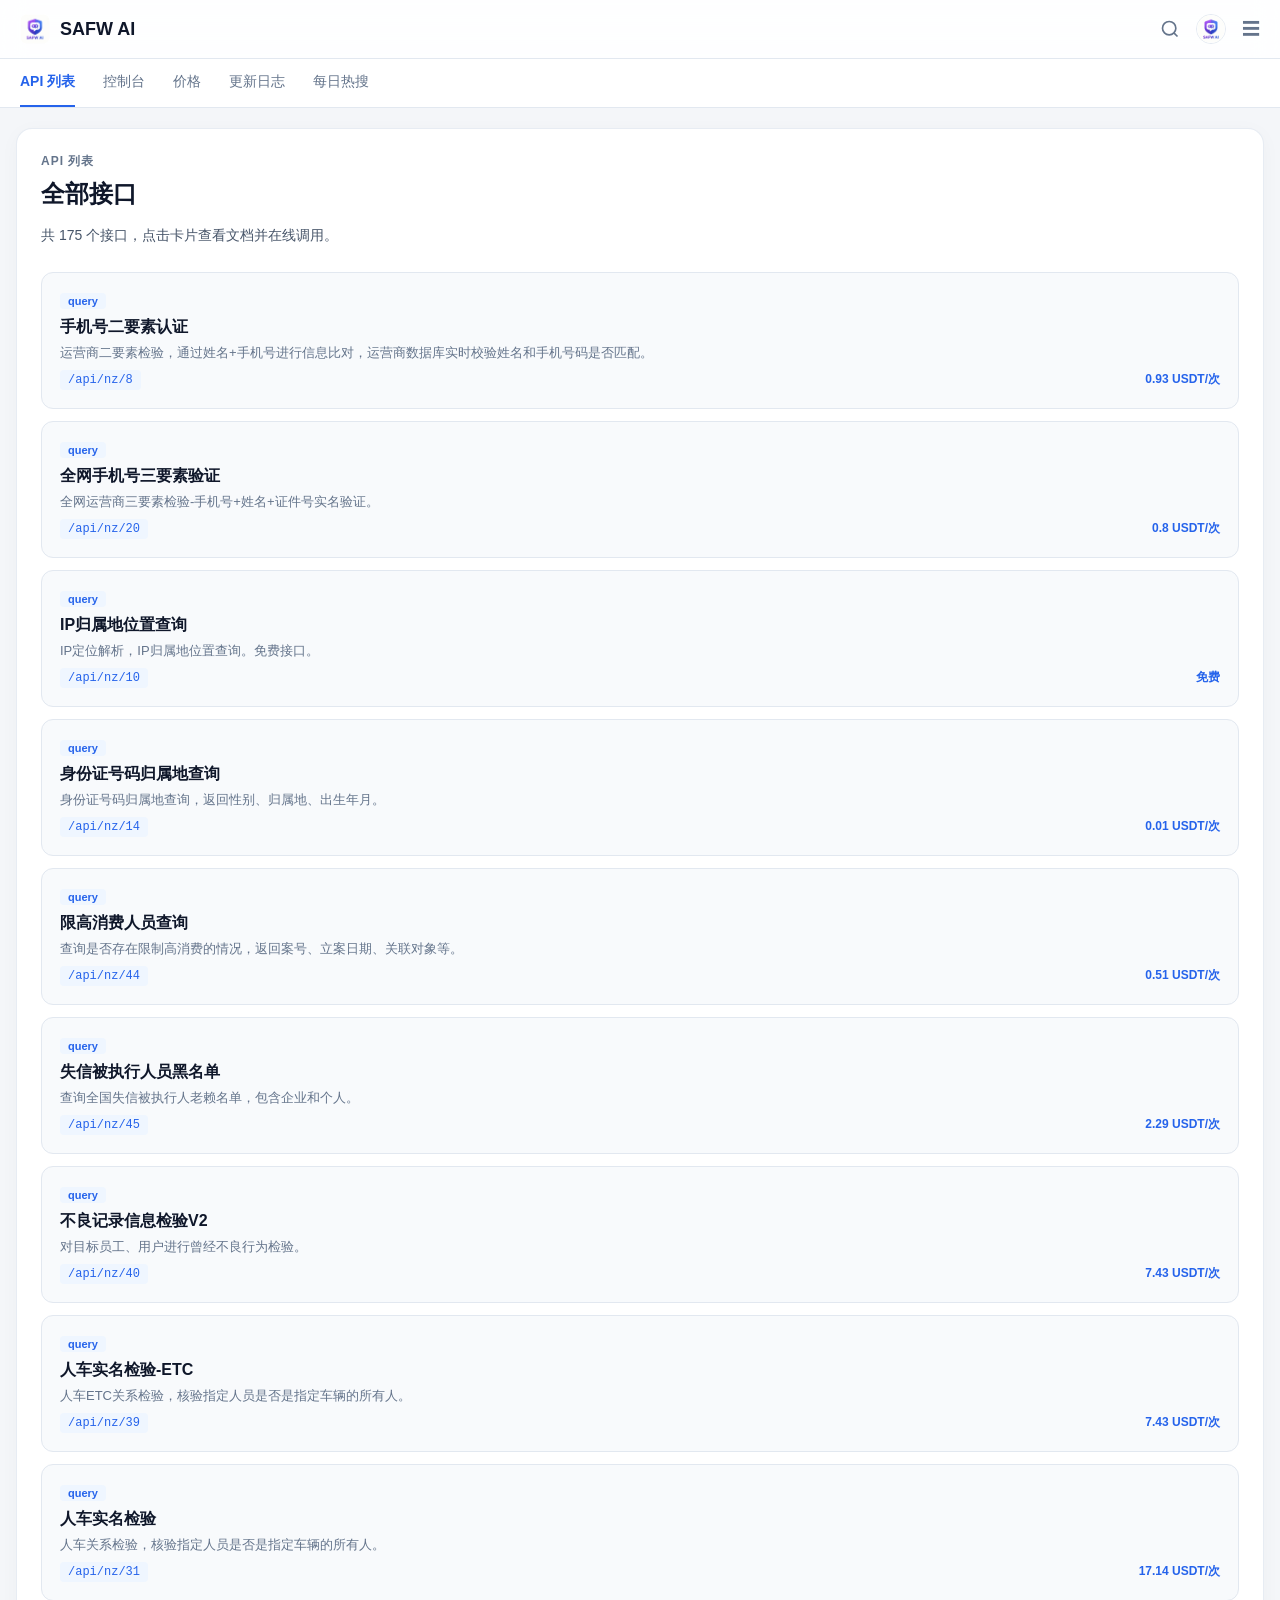
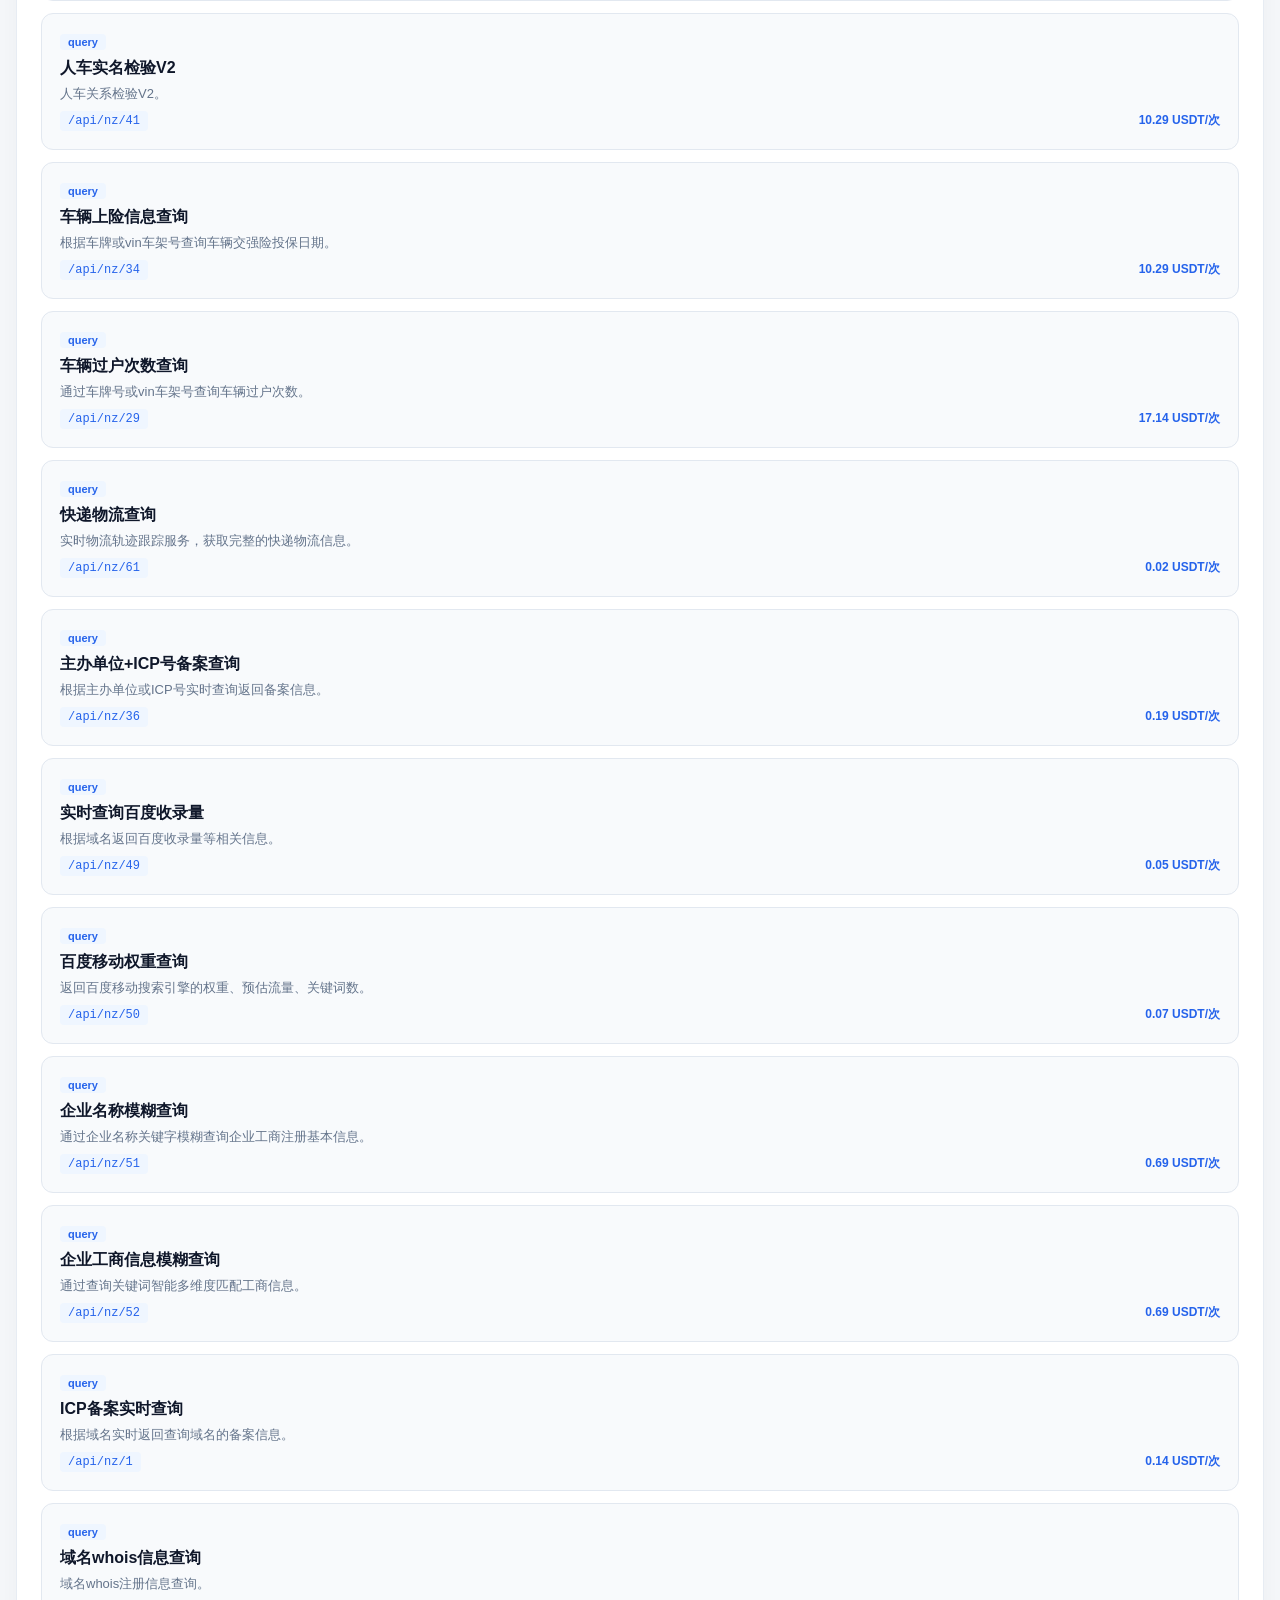
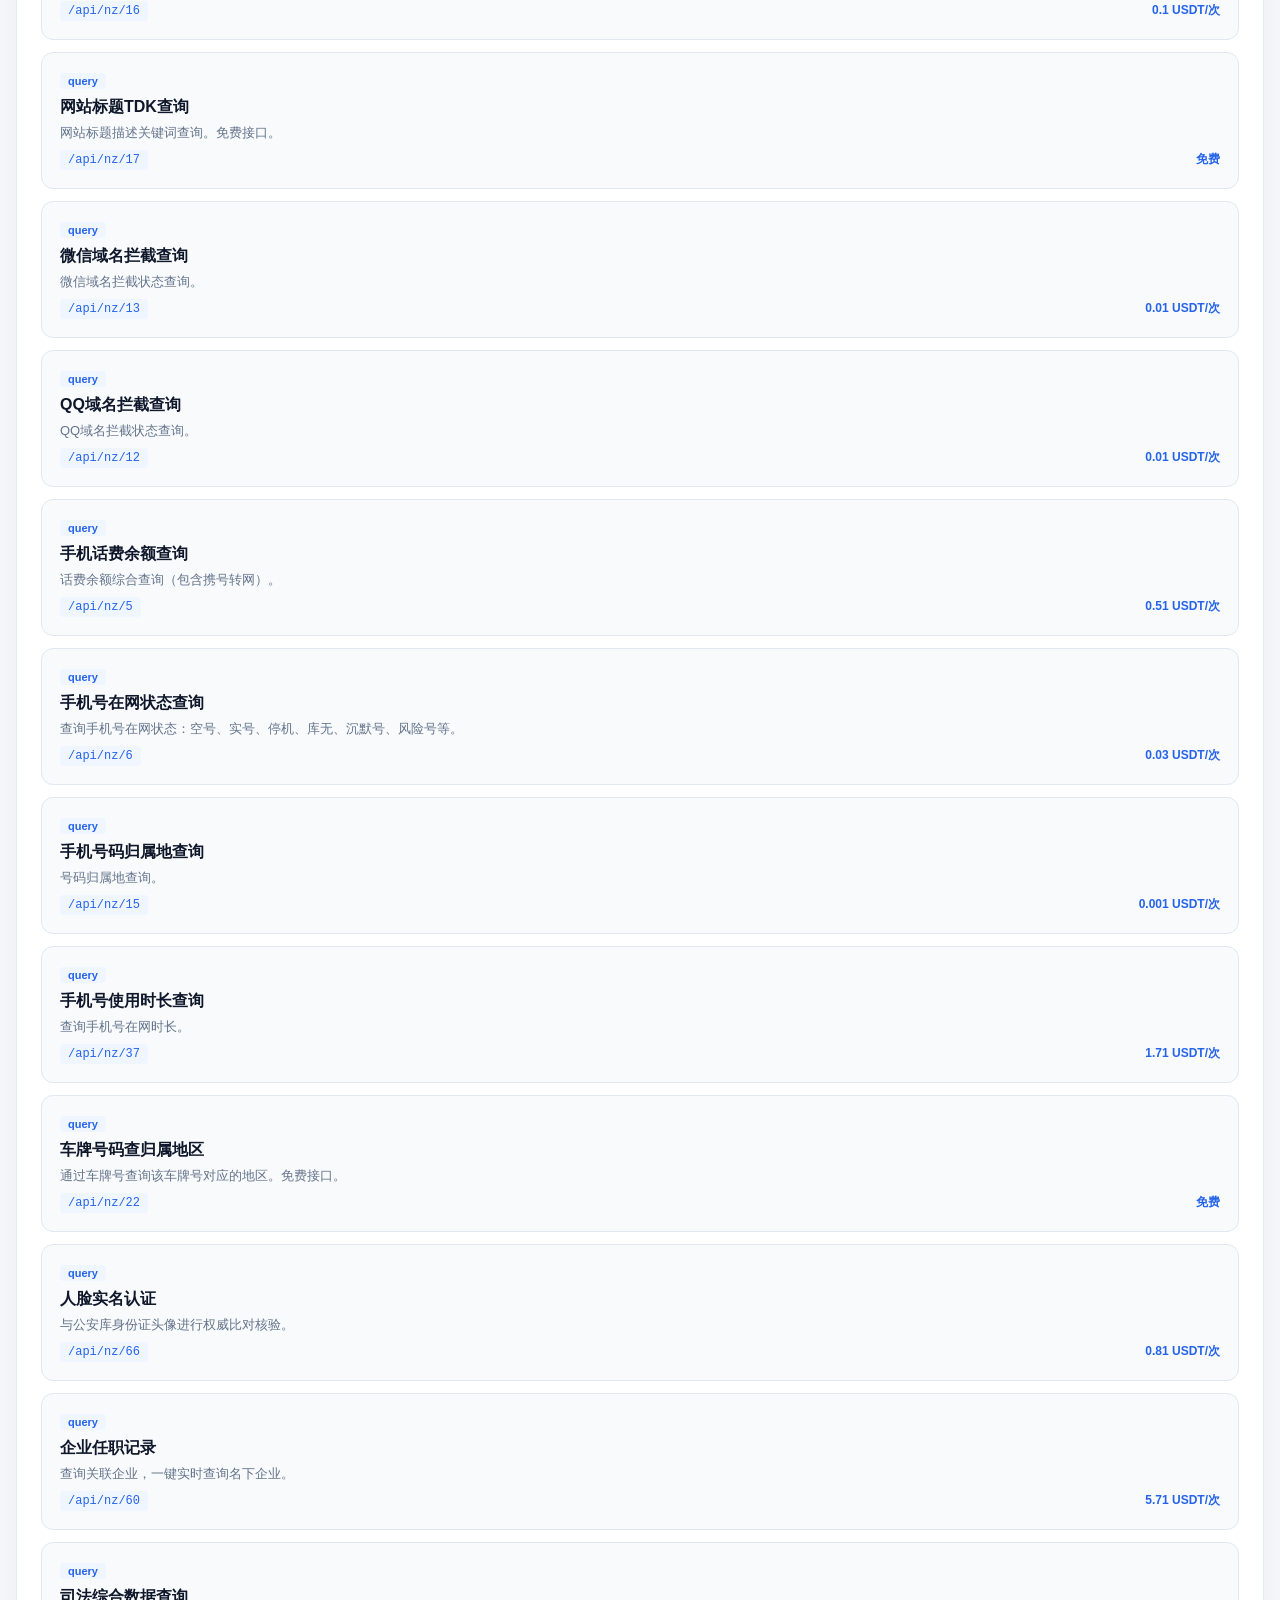
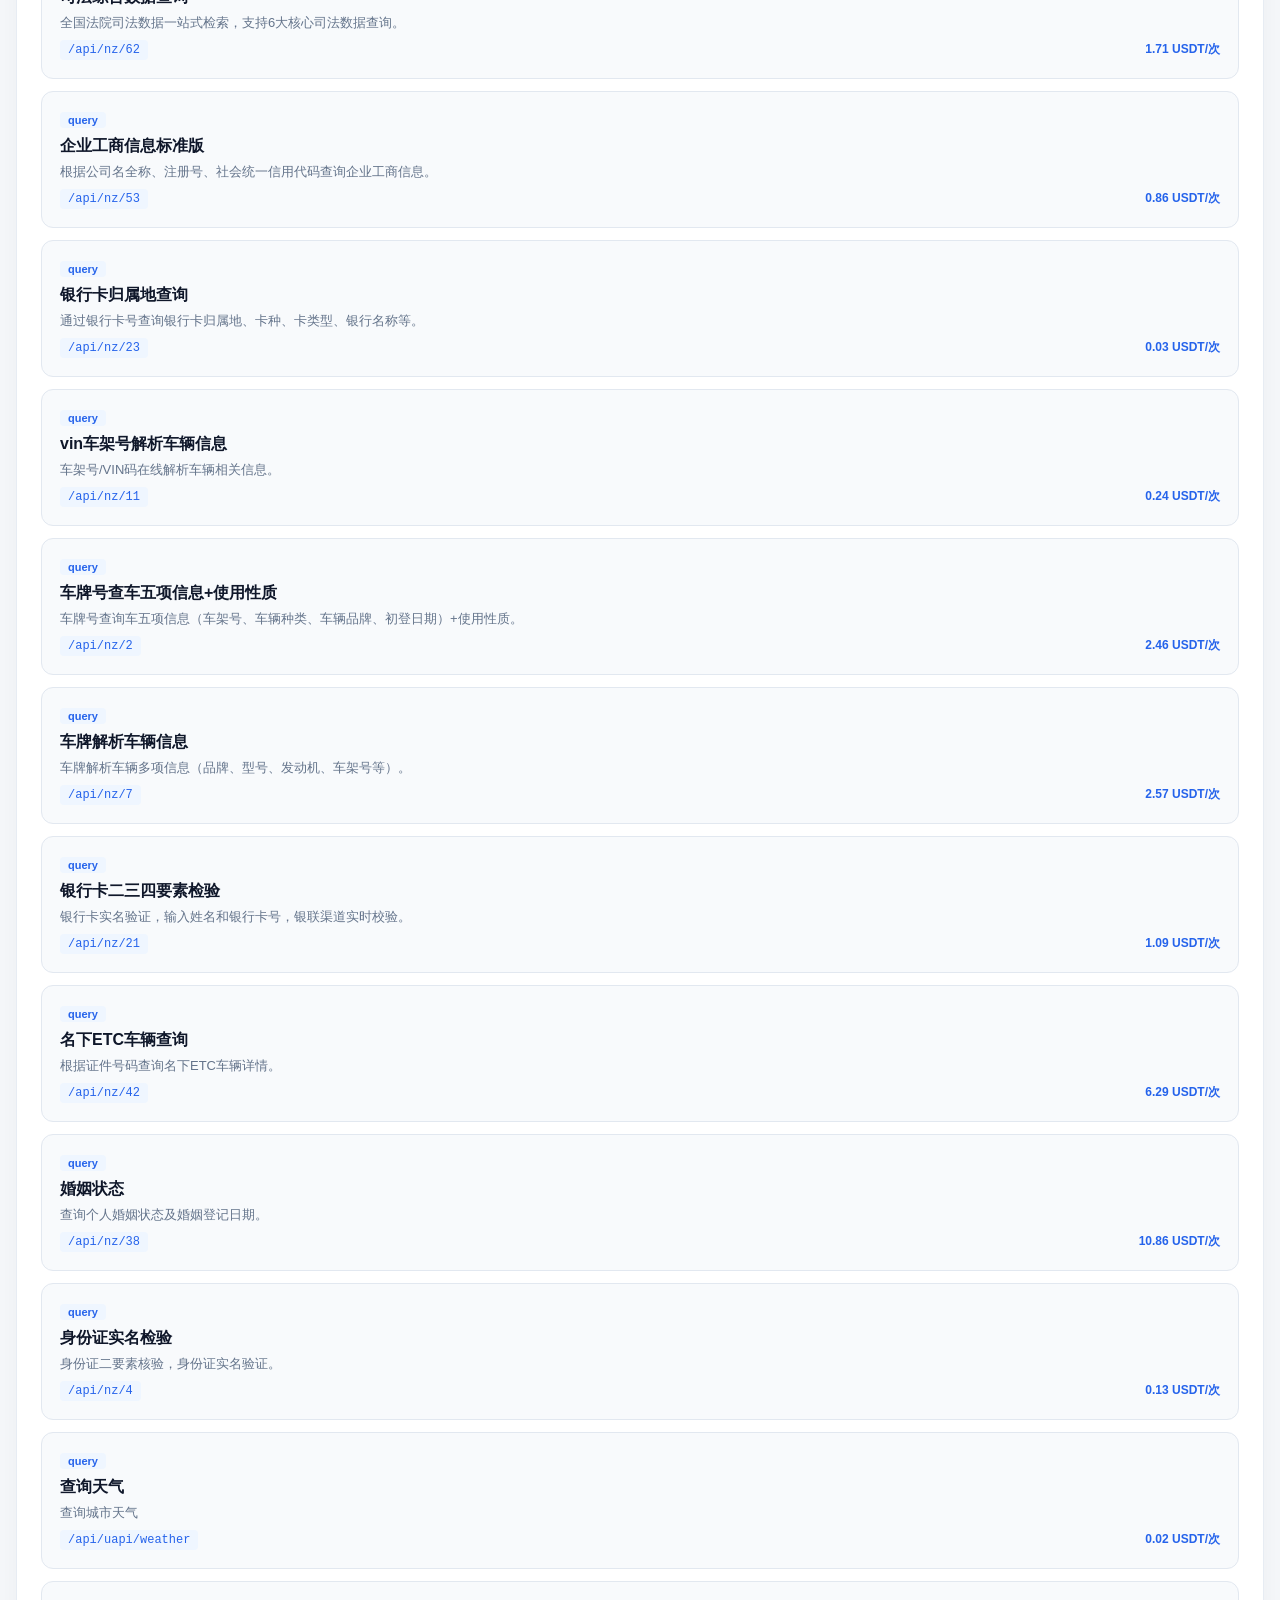
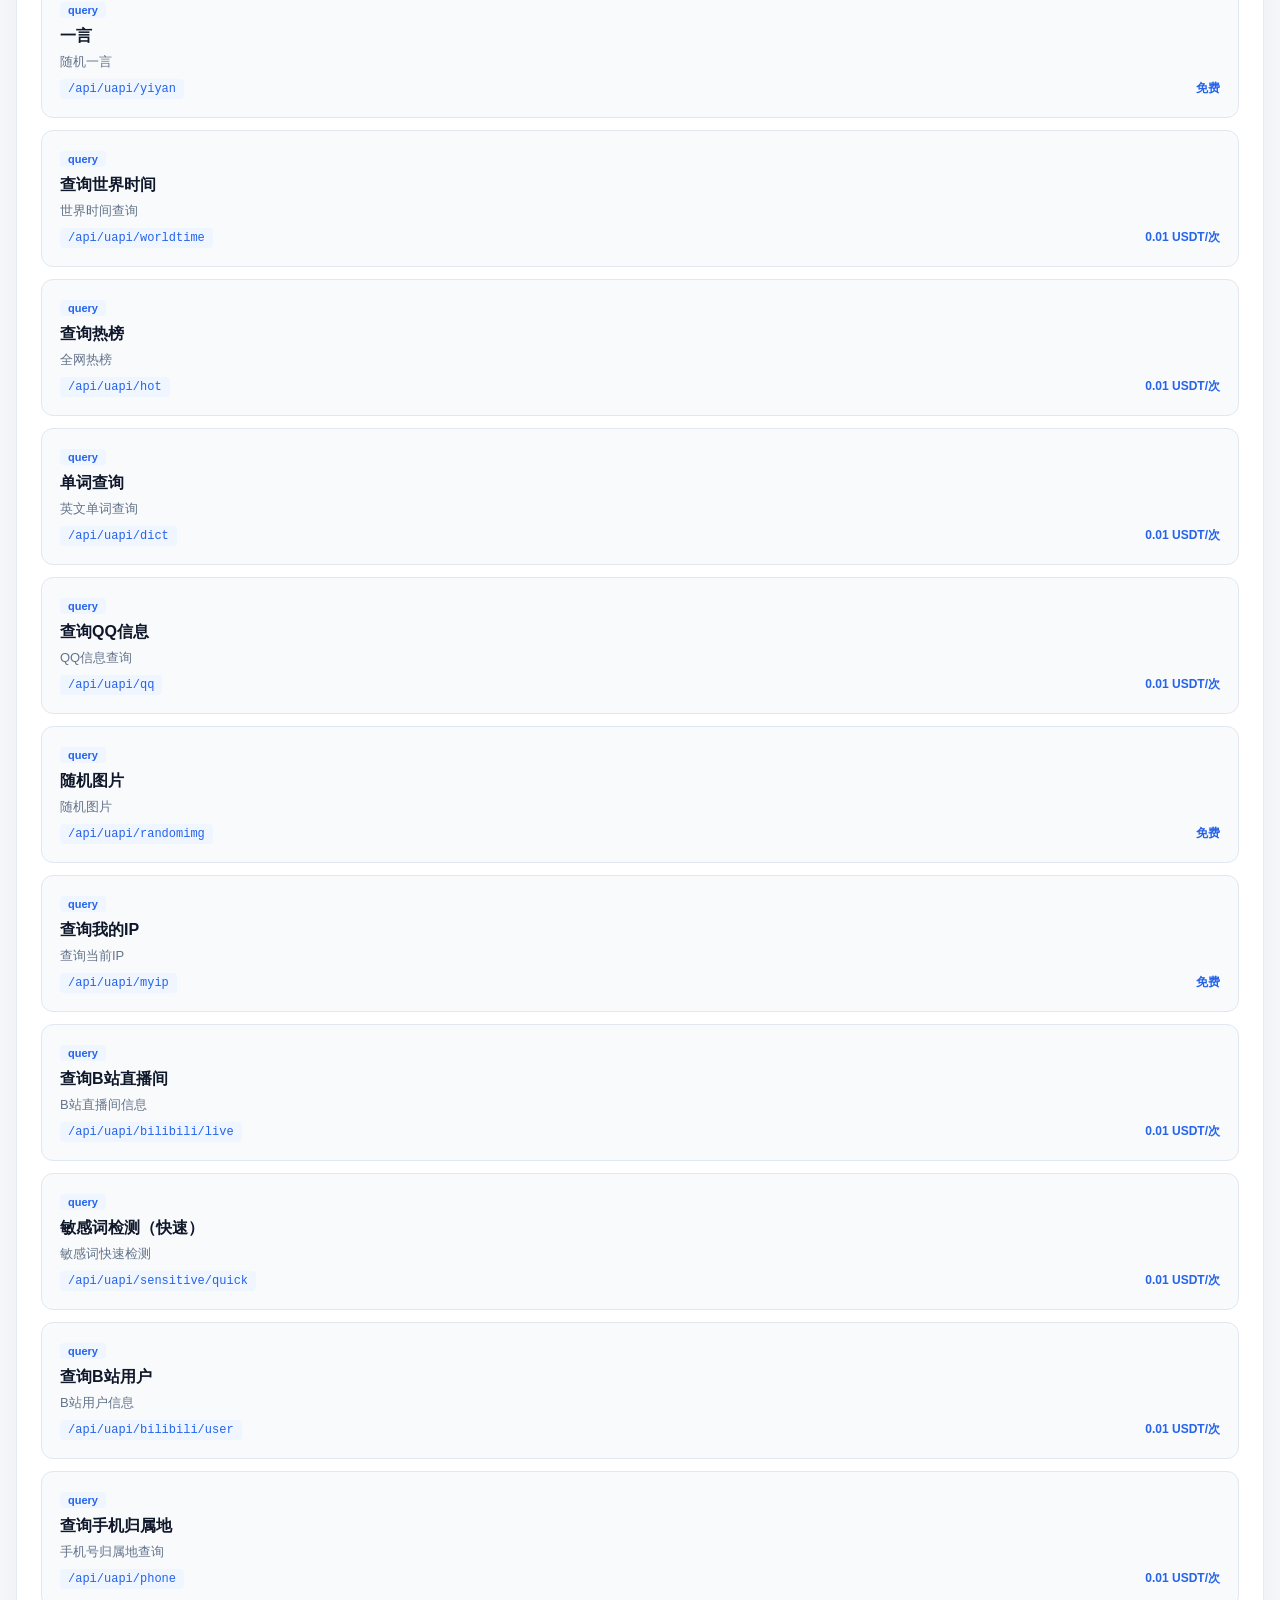
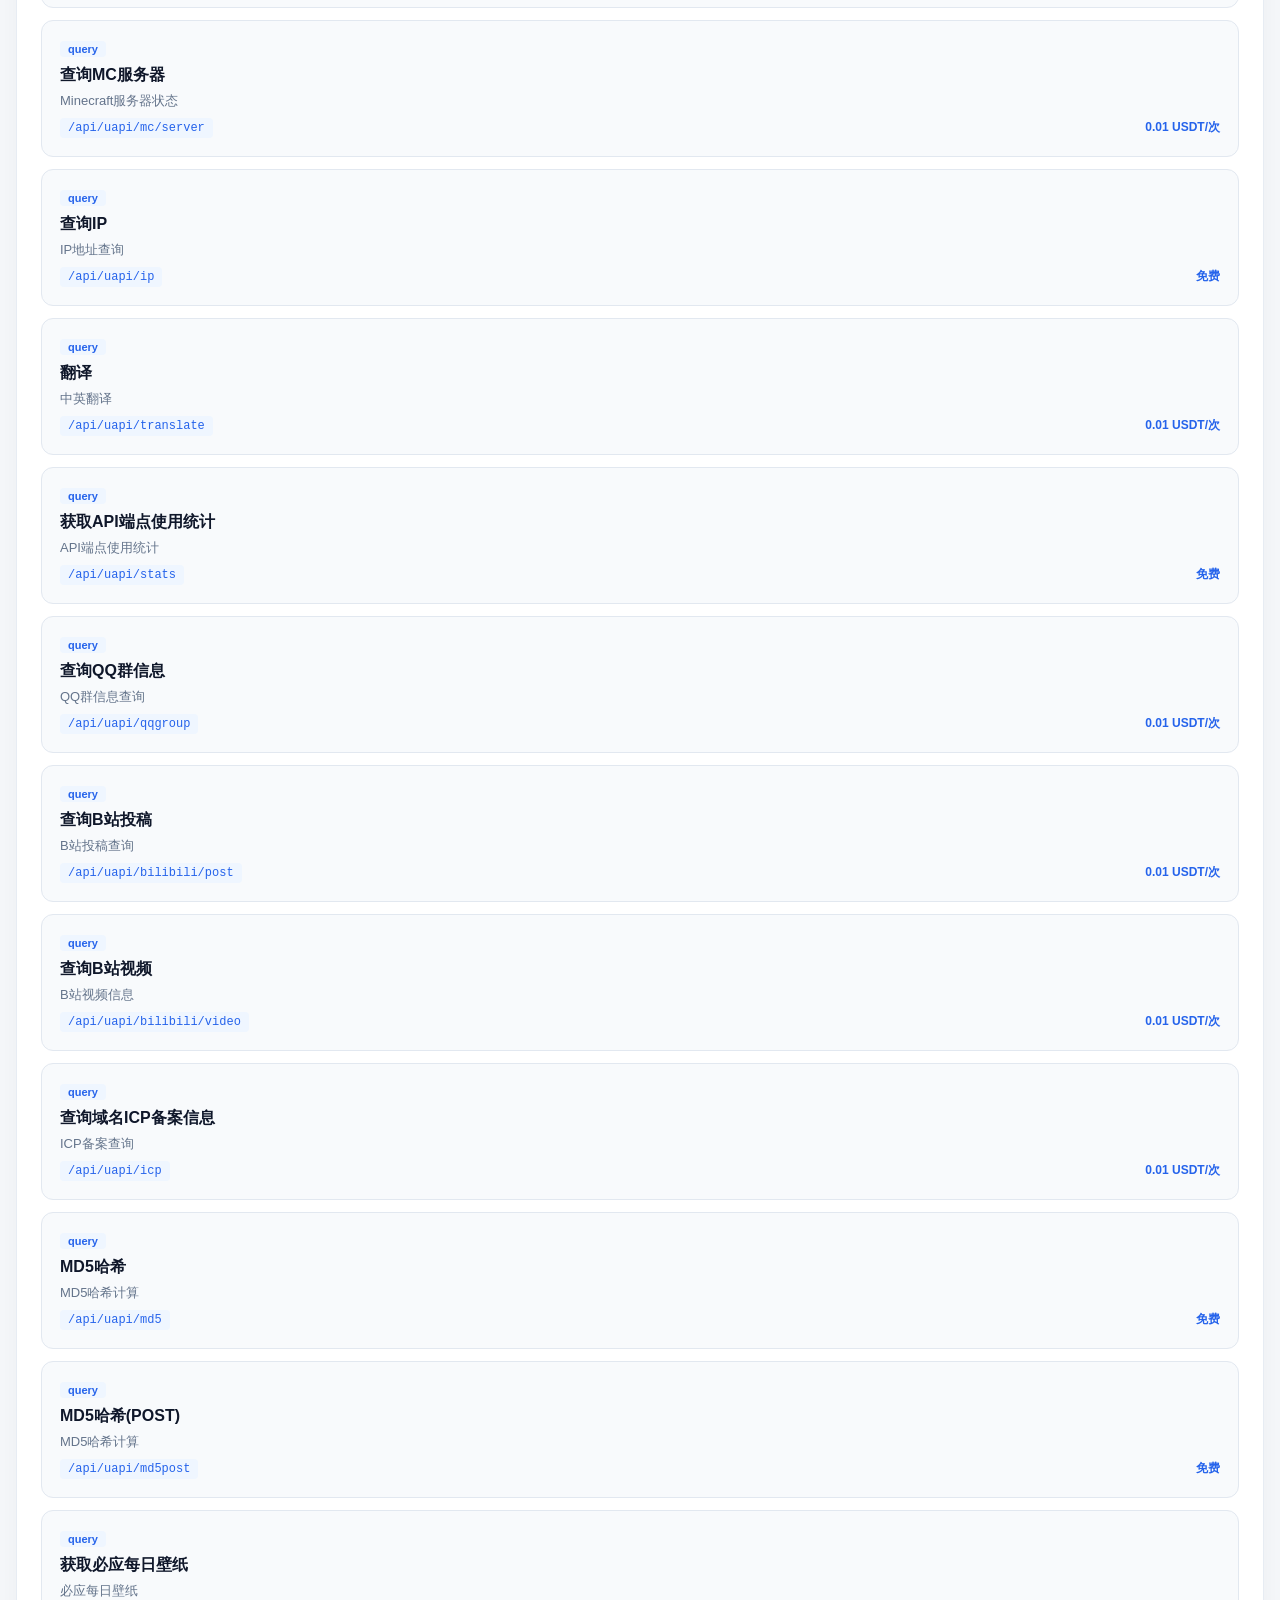
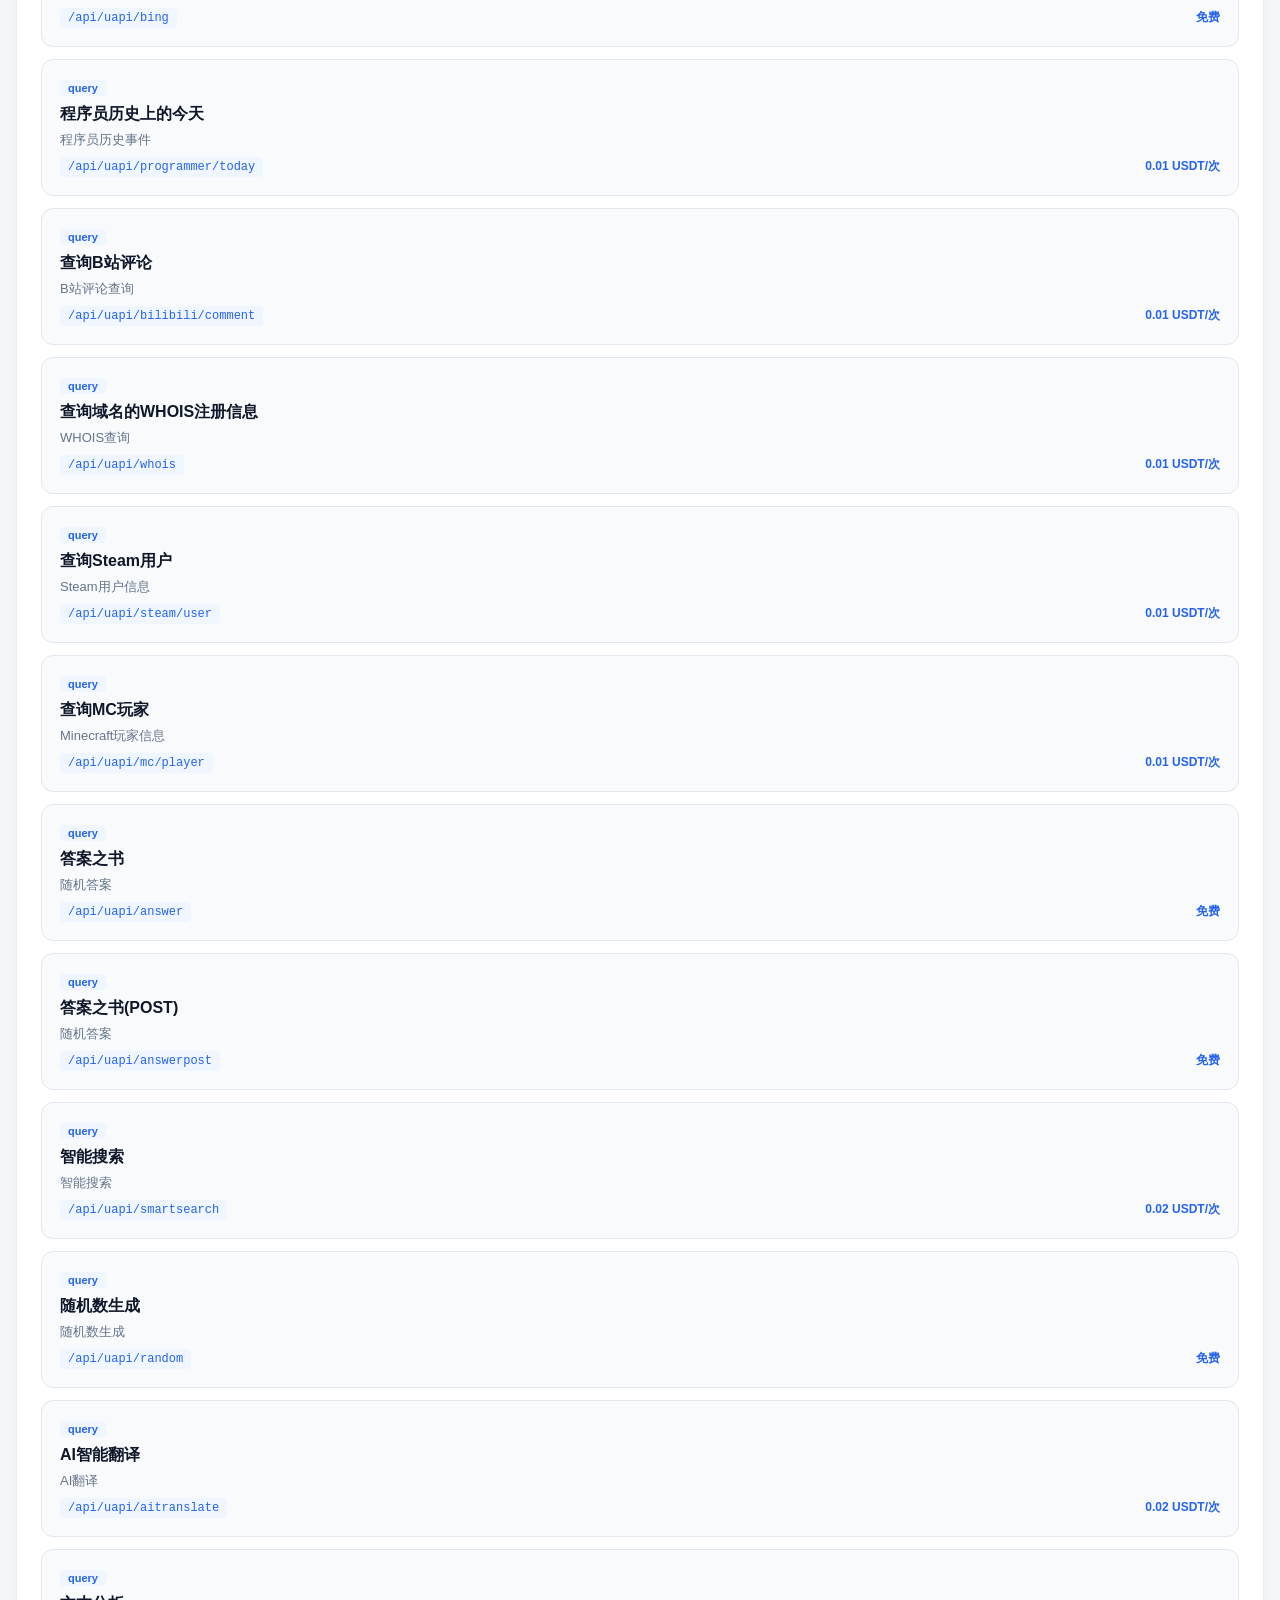
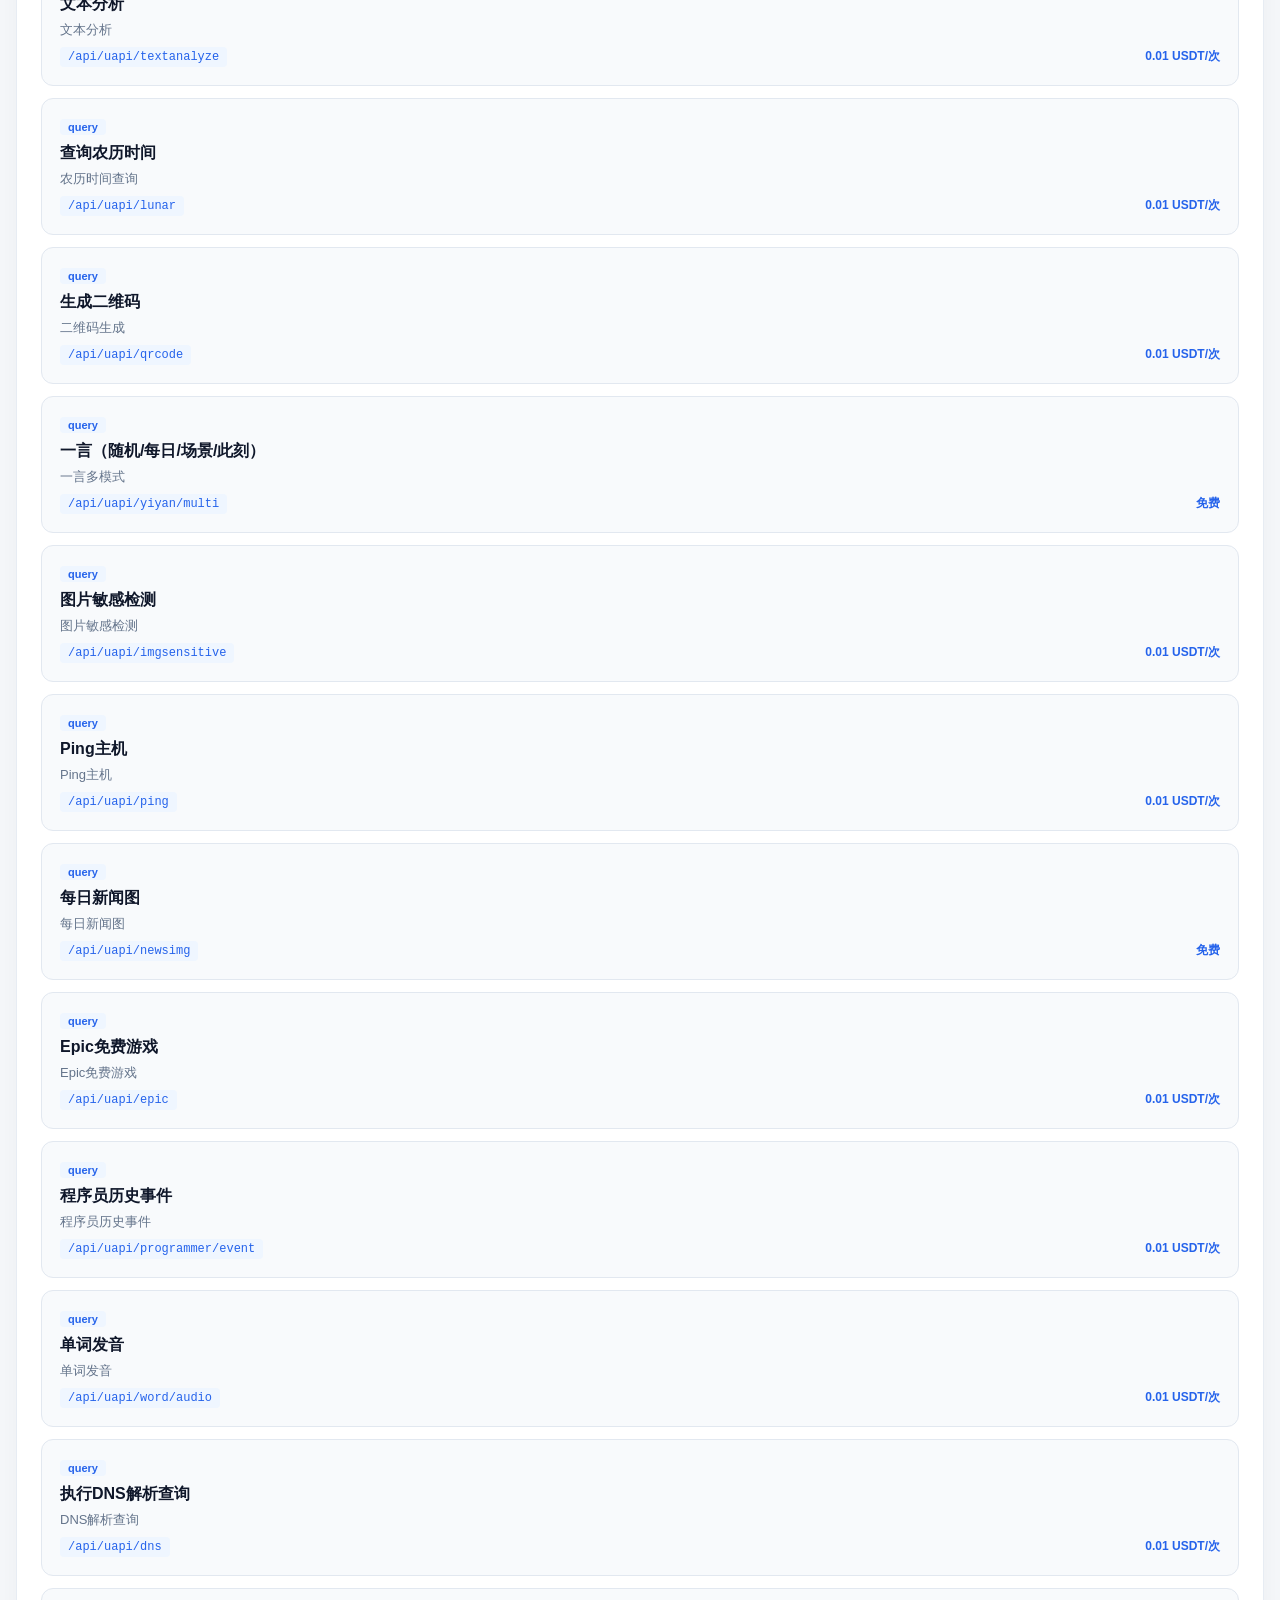
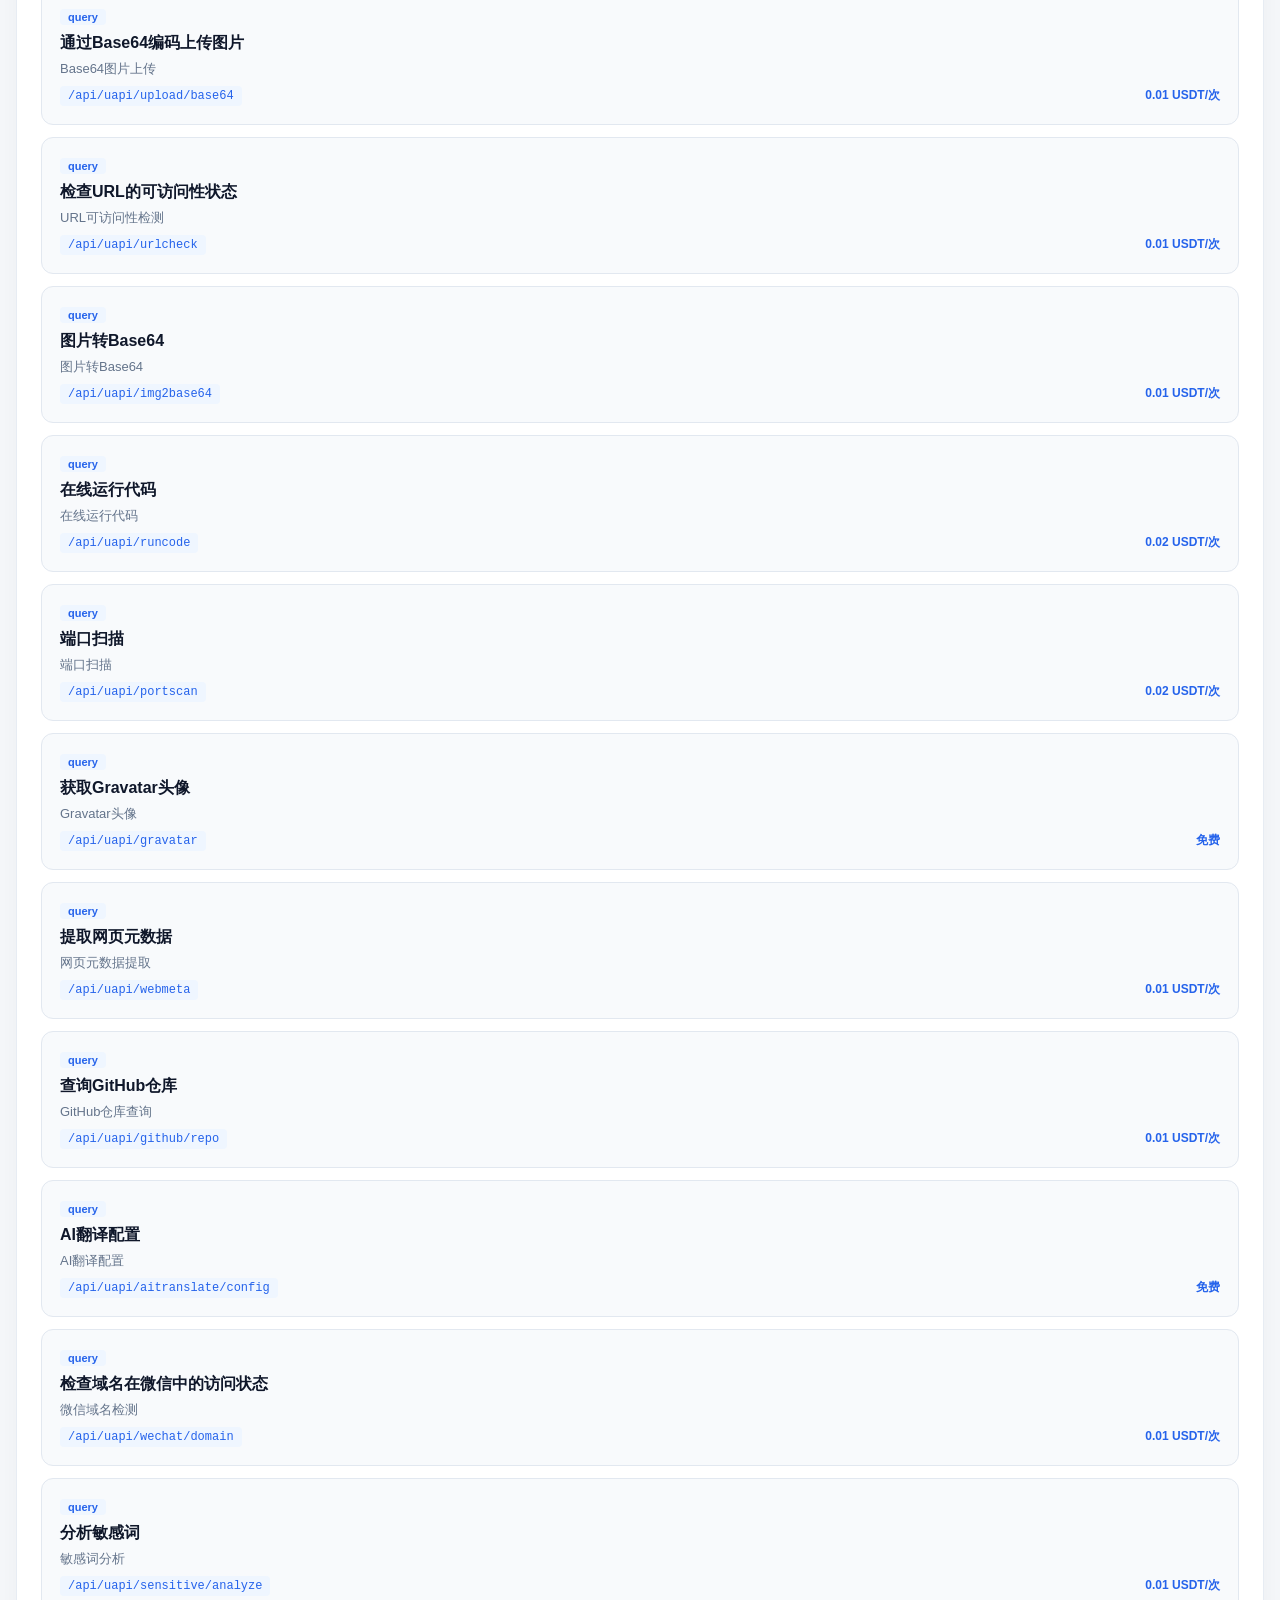
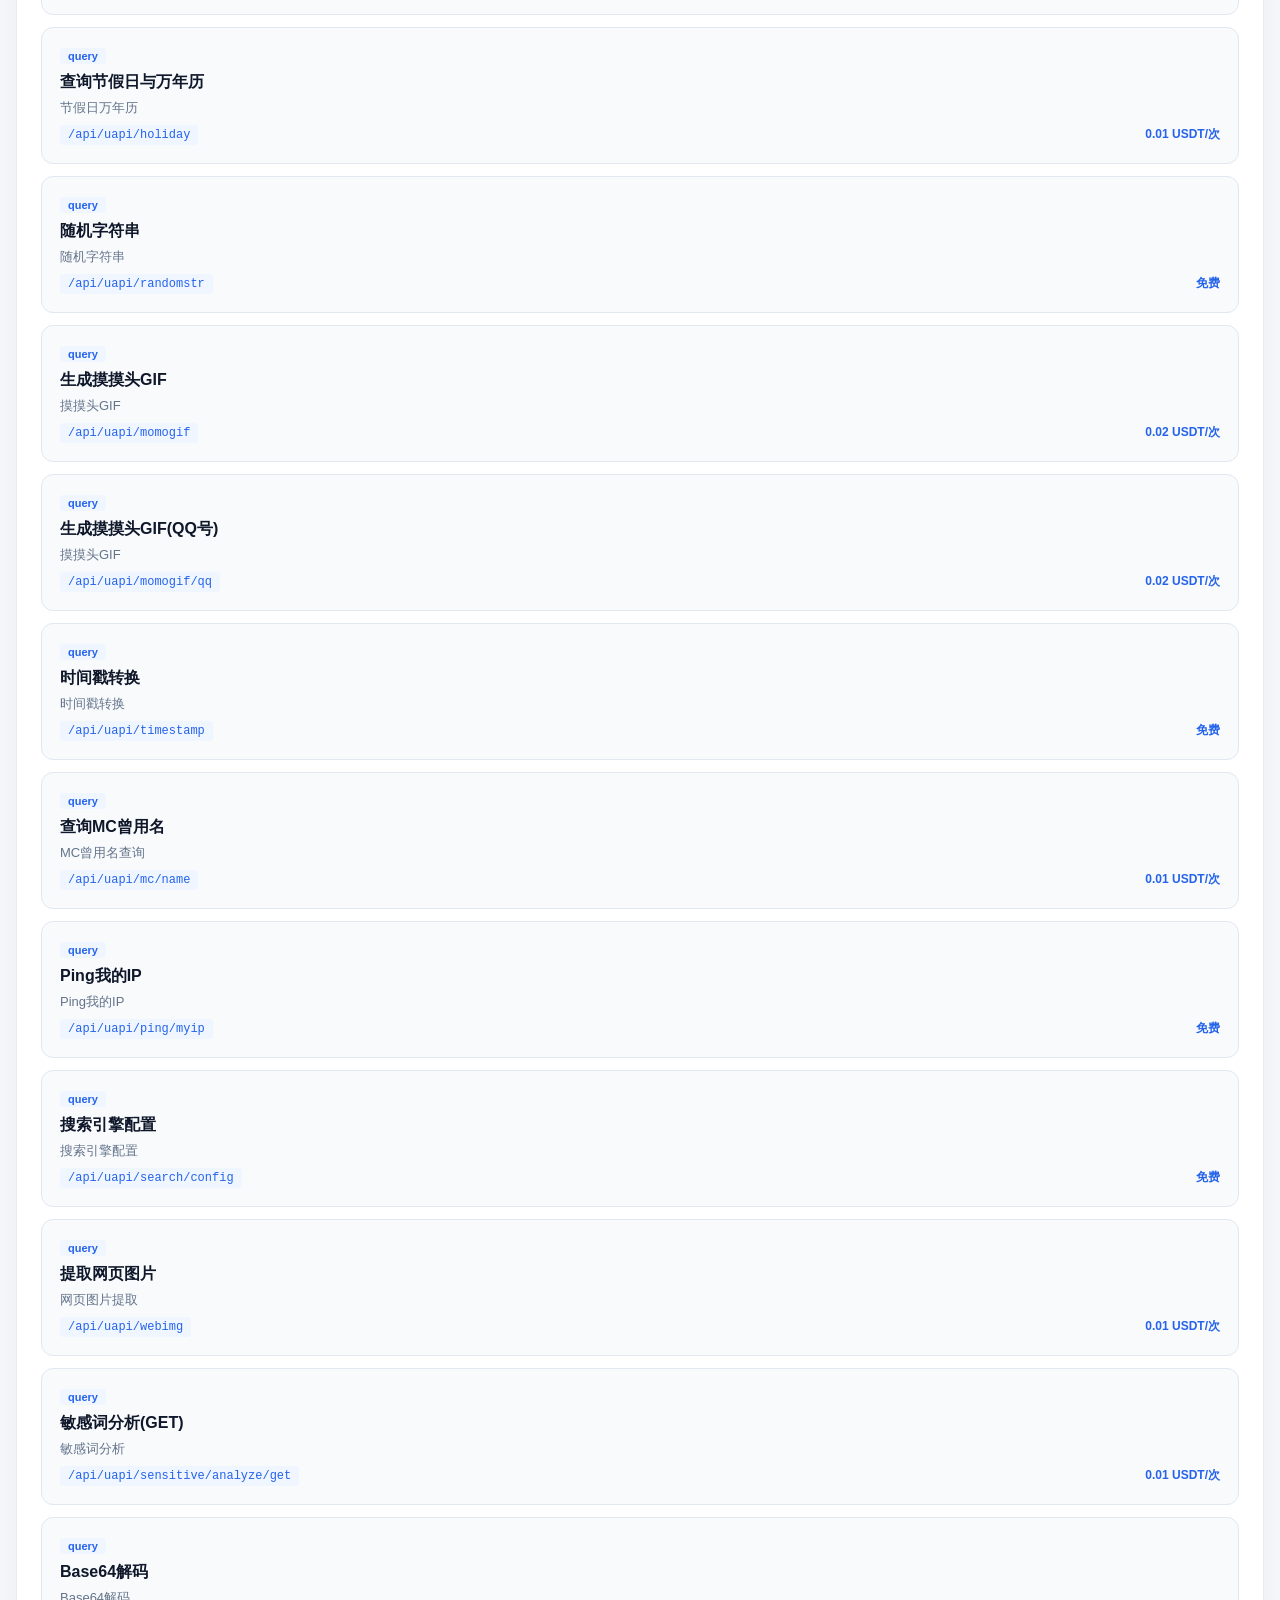
==== commit 48e5cf29: "更新 index.html" ====
--- a/index.html
+++ b/index.html
@@ -5,6 +5,7 @@
 <meta name="viewport" content="width=device-width, initial-scale=1.0">
 <title>SAFW AI - API 平台</title>
 <link rel="stylesheet" href="style.css">
+<link rel="icon" href="logo.jpg" type="image/jpeg">
 </head>
 <body>
 <nav class="navbar">
@@ -65,11 +66,17 @@
 for (const cat in allApis) {
   allApis[cat].forEach(api => {
     count++;
+    const priceText = api.price !== undefined
+      ? (api.price === 0 ? '免费' : api.price + ' USDT/次')
+      : '按量计费';
     cards += `<a href="doc.html?id=${api.id}" class="api-card">
       <div class="api-card-tag">${cat}</div>
       <div class="api-card-name">${api.name}</div>
       <div class="api-card-desc">${api.desc}</div>
-      <div class="api-card-path">${api.endpoint}</div>
+      <div style="display:flex; justify-content:space-between; align-items:center;">
+        <div class="api-card-path">${api.endpoint}</div>
+        <div style="font-size:12px; color:#2563eb; font-weight:700;">${priceText}</div>
+      </div>
     </a>`;
   });
 }
--- a/style.css
+++ b/style.css
@@ -88,4 +88,34 @@
 body.dark-mode .test-input-group textarea{background:#0f172a;border-color:#334155;color:#e2e8f0}
 body.dark-mode .search-box{background:#1e293b}
 body.dark-mode .search-box input{background:#1e293b;color:#e2e8f0;border-bottom-color:#334155}
-body.dark-mode .search-item{color:#e2e8f0;border-bottom-color:#334155}+body.dark-mode .search-item{color:#e2e8f0;border-bottom-color:#334155}/* 价格框 */
+.price-box {
+    background: linear-gradient(135deg, #eff6ff, #f8fafc);
+    border: 1px solid #dbeafe;
+    border-radius: 12px;
+    padding: 16px 20px;
+    margin-bottom: 24px;
+    display: flex;
+    align-items: center;
+    justify-content: space-between;
+}
+.price-label {
+    font-size: 13px;
+    color: #64748b;
+    font-weight: 600;
+}
+.price-value {
+    font-size: 20px;
+    font-weight: 800;
+    color: #2563eb;
+}
+.price-tip {
+    font-size: 11px;
+    color: #94a3b8;
+}
+body.dark-mode .price-box {
+    background: #1e293b;
+    border-color: #334155;
+}
+body.dark-mode .price-label { color: #94a3b8; }
+body.dark-mode .price-value { color: #60a5fa; }
